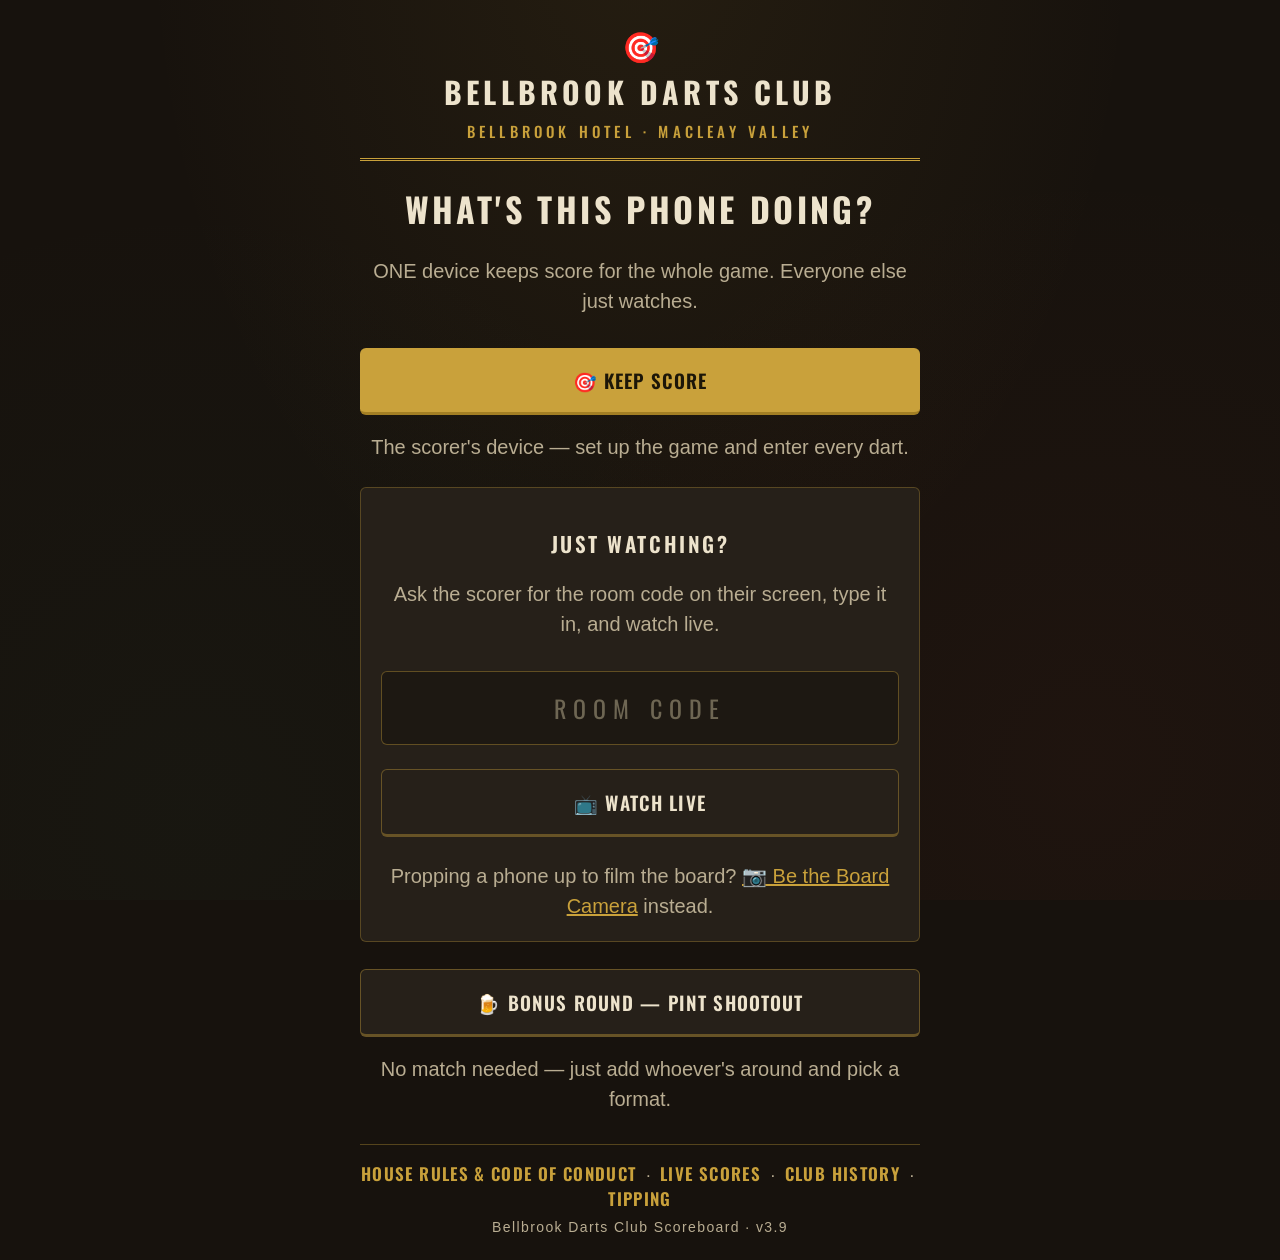
==== index.html @ ba255c6f "Add pinch-to-zoom on the board camera video (v3.9) Spectators watching the live camera feed can now " ====
<!DOCTYPE html>
<html lang="en">
<head>
    <meta charset="UTF-8">
    <meta name="viewport" content="width=device-width, initial-scale=1.0, maximum-scale=1.0, user-scalable=no">
    <title>Bellbrook Darts Club Scoreboard</title>
    <link rel="preconnect" href="https://fonts.googleapis.com">
    <link rel="preconnect" href="https://fonts.gstatic.com" crossorigin>
    <link href="https://fonts.googleapis.com/css2?family=Oswald:wght@500;600;700&display=swap" rel="stylesheet">
    <style>
        :root {
            --timber: #17120d;
            --walnut: #262019;
            --walnut-deep: #1d1812;
            --chalk: #ede3cc;
            --chalk-dim: #b9ad92;
            --brass: #c9a13b;
            --brass-deep: #a37f24;
            --board-red: #b23a2e;
            --board-red-deep: #8e2c22;
            --board-green: #2f6e4f;
            --board-green-deep: #24543d;
            --display: 'Oswald', 'Arial Narrow', system-ui, sans-serif;
            --body: -apple-system, BlinkMacSystemFont, 'Segoe UI', Arial, sans-serif;
        }

        * {
            margin: 0;
            padding: 0;
            box-sizing: border-box;
        }

        body {
            font-family: var(--body);
            background: var(--timber);
            background-image:
                radial-gradient(ellipse at 50% -10%, rgba(201, 161, 59, 0.08) 0%, transparent 55%),
                radial-gradient(circle at 15% 90%, rgba(47, 110, 79, 0.05) 0%, transparent 45%),
                radial-gradient(circle at 85% 85%, rgba(178, 58, 46, 0.05) 0%, transparent 45%);
            background-attachment: fixed;
            color: var(--chalk);
            min-height: 100vh;
            padding: 15px;
            -webkit-user-select: none;
            user-select: none;
            font-size: 20px;
        }

        .club-header {
            text-align: center;
            padding: 18px 10px 16px;
            margin: 0 auto 10px;
            border-bottom: 3px double var(--brass);
            max-width: 560px;
        }

        .club-header .club-mark {
            font-size: 30px;
            line-height: 1;
            margin-bottom: 6px;
        }

        .club-header .club-name {
            font-family: var(--display);
            font-weight: 700;
            font-size: 30px;
            letter-spacing: 0.14em;
            text-transform: uppercase;
            color: var(--chalk);
        }

        .club-header .club-sub {
            font-family: var(--display);
            font-weight: 500;
            font-size: 15px;
            letter-spacing: 0.28em;
            text-transform: uppercase;
            color: var(--brass);
            margin-top: 6px;
        }

        main {
            max-width: 560px;
            margin: 0 auto;
        }

        .club-footer {
            text-align: center;
            max-width: 560px;
            margin: 30px auto 10px;
            padding-top: 16px;
            border-top: 1px solid rgba(201, 161, 59, 0.35);
            font-size: 17px;
            color: var(--chalk-dim);
        }

        .club-footer a {
            color: var(--brass);
            text-decoration: none;
            font-family: var(--display);
            font-weight: 600;
            letter-spacing: 0.08em;
            text-transform: uppercase;
            font-size: 17px;
        }

        .club-footer a:active {
            color: var(--chalk);
        }

        .club-footer .version {
            display: block;
            margin-top: 8px;
            font-size: 14px;
            letter-spacing: 0.1em;
        }

        .screen {
            display: none;
        }

        .screen.active {
            display: block;
        }

        h1 {
            text-align: center;
            margin: 22px 0;
            font-family: var(--display);
            font-weight: 700;
            font-size: 34px;
            letter-spacing: 0.1em;
            text-transform: uppercase;
        }

        h2 {
            text-align: center;
            margin: 20px 0;
            font-family: var(--display);
            font-weight: 600;
            font-size: 21px;
            letter-spacing: 0.12em;
            text-transform: uppercase;
            color: var(--chalk);
        }

        button {
            background: var(--brass);
            color: #1c1608;
            border: none;
            border-bottom: 3px solid var(--brass-deep);
            padding: 18px 24px;
            font-family: var(--display);
            font-size: 19px;
            font-weight: 600;
            letter-spacing: 0.06em;
            text-transform: uppercase;
            border-radius: 6px;
            cursor: pointer;
            width: 100%;
            margin: 12px 0;
            overflow-wrap: break-word;
            word-break: break-word;
        }

        button:active {
            background: var(--brass-deep);
            border-bottom-color: #7a5d18;
        }

        button.secondary {
            background: var(--walnut);
            color: var(--chalk);
            border: 1px solid rgba(201, 161, 59, 0.4);
            border-bottom: 3px solid rgba(201, 161, 59, 0.4);
        }

        button.secondary:active {
            background: var(--walnut-deep);
        }

        button.danger {
            background: var(--board-red);
            color: var(--chalk);
            border-bottom: 3px solid var(--board-red-deep);
        }

        button.danger:active {
            background: var(--board-red-deep);
        }

        button:disabled {
            background: var(--walnut-deep);
            color: #5d5647;
            border: 1px solid #33291d;
            border-bottom: 3px solid #33291d;
        }

        .game-select {
            display: flex;
            flex-wrap: wrap;
            gap: 10px;
            margin: 20px 0;
        }

        .game-select button {
            flex: 1;
            min-width: 90px;
            padding-left: 8px;
            padding-right: 8px;
            font-size: 17px;
        }

        input {
            width: 100%;
            padding: 18px;
            font-size: 20px;
            font-family: var(--body);
            border: 1px solid rgba(201, 161, 59, 0.4);
            background: var(--walnut-deep);
            color: var(--chalk);
            border-radius: 6px;
            margin: 12px 0;
        }

        input::placeholder {
            color: #6e6653;
        }

        input:focus {
            outline: 2px solid var(--brass);
            outline-offset: 1px;
        }

        .player-list {
            margin: 20px 0;
        }

        .player-item {
            background: var(--walnut);
            border: 1px solid rgba(201, 161, 59, 0.25);
            padding: 16px;
            margin: 10px 0;
            border-radius: 6px;
            display: flex;
            justify-content: space-between;
            align-items: center;
            font-size: 20px;
        }

        .player-item button {
            width: auto;
            padding: 12px 20px;
            margin: 0;
            font-size: 18px;
        }

        .scoreboard {
            background: var(--walnut);
            border: 1px solid rgba(201, 161, 59, 0.3);
            border-radius: 6px;
            padding: 15px;
            margin: 15px 0;
        }

        .player-score {
            display: flex;
            justify-content: space-between;
            align-items: center;
            padding: 12px;
            margin: 5px 0;
            background: var(--timber);
            border-radius: 4px;
            border-left: 4px solid transparent;
        }

        .player-score.current {
            background: var(--board-green-deep);
            border-left-color: var(--brass);
        }

        .player-score.current::before {
            content: '▶ ';
            color: var(--brass);
        }

        .player-info {
            flex: 1;
        }

        .player-name {
            font-weight: 600;
            font-size: 20px;
        }

        .player-avg {
            font-size: 17px;
            color: var(--chalk-dim);
            margin-top: 4px;
        }

        .score-display {
            font-family: var(--display);
            font-variant-numeric: tabular-nums;
            font-size: 40px;
            font-weight: 700;
            color: var(--chalk);
        }

        .dart-input {
            background: var(--walnut);
            border: 1px solid rgba(201, 161, 59, 0.3);
            padding: 20px;
            border-radius: 6px;
            margin: 15px 0;
        }

        .number-grid {
            display: grid;
            grid-template-columns: repeat(6, 1fr);
            gap: 8px;
            margin: 15px 0;
        }

        .number-btn {
            aspect-ratio: 1;
            padding: 0;
            font-size: 23px;
            font-weight: 600;
            min-height: 44px;
            min-width: 0;
            background: var(--walnut-deep);
            color: var(--chalk);
            border: 1px solid rgba(201, 161, 59, 0.35);
            border-bottom: 3px solid rgba(201, 161, 59, 0.35);
            font-variant-numeric: tabular-nums;
        }

        .number-btn:active {
            background: var(--timber);
        }

        .number-btn.selected {
            background: var(--board-green);
            border-color: var(--brass);
            border-bottom-color: var(--brass-deep);
            color: var(--chalk);
        }

        .number-btn.secondary {
            font-size: 17px;
        }

        .number-btn.danger {
            background: var(--board-red);
            border-color: var(--board-red-deep);
            border-bottom-color: var(--board-red-deep);
            font-size: 17px;
        }

        .multiplier-section {
            margin: 20px 0;
        }

        .multiplier-grid {
            display: grid;
            grid-template-columns: repeat(3, 1fr);
            gap: 10px;
            margin: 10px 0;
        }

        .multiplier-btn {
            padding: 18px 8px;
            font-size: 18px;
            background: var(--walnut-deep);
            color: var(--chalk);
            border: 1px solid rgba(201, 161, 59, 0.35);
            border-bottom: 3px solid rgba(201, 161, 59, 0.35);
        }

        .multiplier-btn.selected {
            background: var(--board-red);
            border-color: var(--board-red-deep);
            border-bottom-color: var(--board-red-deep);
            color: var(--chalk);
        }

        .dart-display {
            background: var(--walnut-deep);
            border: 1px solid rgba(201, 161, 59, 0.25);
            padding: 15px;
            border-radius: 6px;
            margin: 15px 0;
        }

        .dart-row {
            display: flex;
            justify-content: space-between;
            padding: 10px 0;
            border-bottom: 1px solid rgba(201, 161, 59, 0.15);
            font-variant-numeric: tabular-nums;
        }

        .dart-row:last-child {
            border-bottom: none;
        }

        .remaining-score {
            text-align: center;
            font-family: var(--display);
            font-variant-numeric: tabular-nums;
            font-size: 72px;
            font-weight: 700;
            color: var(--chalk);
            margin: 20px 0;
            text-shadow: 0 0 30px rgba(201, 161, 59, 0.25);
            background: var(--board-green-deep);
            background-image: radial-gradient(circle at center, rgba(237, 227, 204, 0.06) 0%, transparent 70%);
            border: 2px solid var(--brass);
            padding: 18px 25px;
            border-radius: 10px;
            line-height: 1;
        }

        .history {
            background: var(--walnut);
            border: 1px solid rgba(201, 161, 59, 0.25);
            border-radius: 6px;
            padding: 15px;
            margin: 15px 0;
            max-height: 200px;
            overflow-y: auto;
        }

        .history-item {
            padding: 10px;
            border-bottom: 1px solid rgba(201, 161, 59, 0.15);
            font-size: 19px;
        }

        .history-item:last-child {
            border-bottom: none;
        }

        .message {
            background: var(--board-red);
            color: var(--chalk);
            padding: 15px;
            border-radius: 6px;
            margin: 15px 0;
            text-align: center;
            font-weight: 600;
        }

        .message.success {
            background: var(--board-green);
        }

        .winner-screen {
            text-align: center;
            padding: 40px 20px;
            background-image:
                radial-gradient(circle at 50% 30%, rgba(201, 161, 59, 0.12) 0%, transparent 70%);
        }

        .winner-screen h1 {
            font-size: 48px;
            color: var(--brass);
            margin: 35px 0;
            text-shadow: 0 0 20px rgba(201, 161, 59, 0.35);
        }

        .summary-screen {
            text-align: center;
            padding: 20px;
        }

        .summary-box {
            background: var(--walnut);
            border: 1px solid rgba(201, 161, 59, 0.3);
            padding: 30px;
            border-radius: 6px;
            margin: 20px 0;
        }

        .summary-box h2 {
            font-size: 24px;
            margin-bottom: 10px;
        }

        .summary-box .score {
            font-family: var(--display);
            font-variant-numeric: tabular-nums;
            font-size: 48px;
            color: var(--brass);
            font-weight: 700;
            margin: 20px 0;
        }

        .label {
            font-family: var(--display);
            font-weight: 500;
            font-size: 16px;
            letter-spacing: 0.18em;
            text-transform: uppercase;
            color: var(--chalk-dim);
            margin-bottom: 8px;
        }

        .setup-note {
            text-align: center;
            color: var(--chalk-dim);
            margin: 20px 0;
            line-height: 1.5;
        }

        #liveFab {
            position: fixed;
            right: 16px;
            bottom: 16px;
            width: 48px;
            height: 48px;
            border-radius: 50%;
            background: var(--walnut);
            border: 2px solid var(--brass);
            color: var(--chalk);
            font-size: 19px;
            display: flex;
            align-items: center;
            justify-content: center;
            box-shadow: 0 4px 14px rgba(0, 0, 0, 0.5);
            z-index: 40;
            padding: 0;
            margin: 0;
            cursor: pointer;
            opacity: 0.55;
            transition: opacity 0.15s ease;
        }

        #liveFab:active, #liveFab:focus-visible, #liveFab.on {
            opacity: 1;
        }

        #liveFab:active {
            background: var(--walnut-deep);
        }

        #liveFabDot {
            display: none;
            position: absolute;
            top: 6px;
            right: 6px;
            width: 12px;
            height: 12px;
            border-radius: 50%;
            background: var(--board-red);
        }

        #liveFab.on #liveFabDot {
            display: block;
            animation: liveFabPulse 1.6s infinite;
        }

        @keyframes liveFabPulse {
            0%, 100% { box-shadow: 0 0 0 0 rgba(178, 58, 46, 0.6); }
            50% { box-shadow: 0 0 0 6px rgba(178, 58, 46, 0); }
        }

        @media (prefers-reduced-motion: reduce) {
            #liveFab.on #liveFabDot { animation: none; }
        }

        #liveModal {
            display: none;
            position: fixed;
            inset: 0;
            background: rgba(23, 18, 13, 0.85);
            z-index: 45;
            padding: 20px 15px;
            overflow-y: auto;
        }

        #liveModal.open {
            display: flex;
            align-items: flex-start;
            justify-content: center;
        }

        #liveModal .modal-card {
            background: var(--walnut);
            border: 2px solid var(--brass);
            border-radius: 12px;
            padding: 22px;
            max-width: 480px;
            width: 100%;
            margin-top: 6vh;
        }
    </style>
</head>
<body>

<header class="club-header">
    <div class="club-mark">🎯</div>
    <div class="club-name">Bellbrook Darts Club</div>
    <div class="club-sub">Bellbrook Hotel · Macleay Valley</div>
</header>

<main>

<!-- Role Screen: what is this device doing tonight? -->
<div id="roleScreen" class="screen active">
    <h1>What's This Phone Doing?</h1>

    <p class="setup-note">ONE device keeps score for the whole game. Everyone else just watches.</p>

    <button onclick="showScreen('setupScreen')">🎯 Keep Score</button>
    <p class="setup-note" style="margin: 5px 0 25px;">The scorer's device — set up the game and enter every dart.</p>

    <div class="dart-input">
        <h2>Just Watching?</h2>
        <p class="setup-note">Ask the scorer for the room code on their screen, type it in, and watch live.</p>
        <input type="text" id="roleRoomInput" placeholder="ROOM CODE" maxlength="5" autocapitalize="characters"
               style="font-family: var(--display); font-size: 24px; letter-spacing: 0.3em; text-align: center; text-transform: uppercase;"
               onkeypress="if(event.key==='Enter') watchLive()">
        <button class="secondary" onclick="watchLive()">📺 Watch Live</button>
        <p class="setup-note" style="margin: 12px 0 0;">Propping a phone up to film the board? <a href="#" onclick="beBoardCamera(); return false;" style="color: #c9a13b;">📷 Be the Board Camera</a> instead.</p>
    </div>

    <button class="secondary" onclick="openStandaloneBonusRound()">🍺 Bonus Round — Pint Shootout</button>
    <p class="setup-note" style="margin: 5px 0 0;">No match needed — just add whoever's around and pick a format.</p>
</div>

<!-- Setup Screen -->
<div id="setupScreen" class="screen">
    <h1>Scoreboard</h1>
    <p class="setup-note" style="margin-top: -10px;"><a href="#" onclick="showScreen('roleScreen'); return false;" style="color: #c9a13b;">← Back — this phone is just watching</a></p>

    <h2>Select Game Mode</h2>
    <div class="game-select">
        <button id="x01ModeBtn" onclick="selectGameMode('x01')">X:001</button>
        <button id="killerModeBtn" class="secondary" onclick="selectGameMode('killer')">Killer</button>
        <button id="shanghaiModeBtn" class="secondary" onclick="selectGameMode('shanghai')">Shanghai</button>
    </div>

    <div id="x01Setup" style="display: block;">
        <h2>X:001 Mode</h2>
        <p class="setup-note">Everyone starts on 101, 201 or 301 and races to EXACTLY zero. Three darts a turn. Straight In means every dart counts from the first throw; Double In means your scoring doesn't start until you hit a double. You must FINISH on a double that lands you exactly on zero (the 50 bull counts). Go below zero, land on 1, or reach zero without a double and the turn is a BUST — your score goes back to where it started.</p>

        <h2>Select Game Type</h2>
        <div class="game-select">
            <button onclick="selectGame(101)">101</button>
            <button onclick="selectGame(201)">201</button>
            <button onclick="selectGame(301)">301</button>
        </div>

        <div id="gameTypeDisplay" style="text-align: center; font-size: 24px; margin: 20px 0; color: #c9a13b;"></div>

        <h2>Starting Rule</h2>
        <div class="game-select">
            <button id="doubleInBtn" class="secondary" onclick="toggleDoubleIn(true)">Double In</button>
            <button id="straightInBtn" onclick="toggleDoubleIn(false)">Straight In</button>
        </div>

        <h2>Places</h2>
        <p class="setup-note">How many finishing places before the game ends. 1 is a classic single winner; pick more and play continues for Second, Third… If only one player is left unplaced, they take the last place automatically.</p>
        <div class="game-select">
            <button id="x01PlacesBtn1" class="secondary" onclick="selectPlaces(1)">1</button>
            <button id="x01PlacesBtn2" onclick="selectPlaces(2)">2</button>
            <button id="x01PlacesBtn3" class="secondary" onclick="selectPlaces(3)">3</button>
            <button id="x01PlacesBtn4" class="secondary" onclick="selectPlaces(4)">4</button>
            <button id="x01PlacesBtn5" class="secondary" onclick="selectPlaces(5)">5</button>
        </div>
    </div>

    <div id="killerSetup" style="display: none;">
        <h2>Killer Mode</h2>
        <p class="setup-note">Each player throws with their NON-DOMINANT hand until they land on a free number — however many darts it takes. That number is theirs. Claim in any order (lucky pick, first to arrive) — the match is then played in the order numbers were claimed. Hit OPPONENT numbers to give them strikes. Hit YOUR OWN number to remove strikes from yourself. First to 5 strikes is ELIMINATED. Last player standing wins.</p>

        <h2>Places</h2>
        <p class="setup-note">How many finishing places get an official rank. Places are awarded in reverse elimination order — the winner is First, the last player eliminated is Second, the one before them Third, and so on. Everyone outside the chosen places stays unplaced and can go into the Bonus Round.</p>
        <div class="game-select">
            <button id="killerPlacesBtn1" class="secondary" onclick="selectPlaces(1)">1</button>
            <button id="killerPlacesBtn2" onclick="selectPlaces(2)">2</button>
            <button id="killerPlacesBtn3" class="secondary" onclick="selectPlaces(3)">3</button>
            <button id="killerPlacesBtn4" class="secondary" onclick="selectPlaces(4)">4</button>
            <button id="killerPlacesBtn5" class="secondary" onclick="selectPlaces(5)">5</button>
        </div>
    </div>

    <div id="shanghaiSetup" style="display: none;">
        <h2>Shanghai Mode</h2>
        <p class="setup-note">Each player throws with their NON-DOMINANT hand until they land on a free number (1–20) — however many darts it takes. That number is theirs for the WHOLE game, and claiming is the only non-dominant throwing of the match. Claim in any order (lucky pick, first to arrive). The match is then played in the order numbers were claimed. Hit a SINGLE, a DOUBLE and a TRIPLE of your own number, in any order, to finish.</p>

        <h2>Places</h2>
        <p class="setup-note">How many finishing places before the game ends. Play continues for First, Second… in the order players finish. If only one player is left unplaced, they take the last place automatically.</p>
        <div class="game-select">
            <button id="shanghaiPlacesBtn1" class="secondary" onclick="selectPlaces(1)">1</button>
            <button id="shanghaiPlacesBtn2" onclick="selectPlaces(2)">2</button>
            <button id="shanghaiPlacesBtn3" class="secondary" onclick="selectPlaces(3)">3</button>
            <button id="shanghaiPlacesBtn4" class="secondary" onclick="selectPlaces(4)">4</button>
            <button id="shanghaiPlacesBtn5" class="secondary" onclick="selectPlaces(5)">5</button>
        </div>
    </div>

    <h2>Club Roster</h2>
    <p class="setup-note">Check off who's playing tonight. New names you add below are remembered here for next time.</p>
    <div class="player-list" id="rosterList"></div>

    <h2>Add Players (Min 2, Max 12)</h2>
    <input type="text" id="playerNameInput" placeholder="Enter player name" onkeypress="if(event.key==='Enter') addPlayer()">
    <button onclick="addPlayer()">Add Player</button>

    <div class="player-list" id="setupPlayerList"></div>

    <h2>Practice Mode</h2>
    <p class="setup-note">Play a full game without saving anything — not to this device's history, and there's nothing to publish to Club History afterwards. Use this for testing or a knockabout that shouldn't count.</p>
    <div class="game-select">
        <button id="practiceModeBtn" class="secondary" onclick="togglePracticeMode()">Practice Mode: Off</button>
    </div>

    <button onclick="startGame()" id="startGameBtn" disabled>Start Game</button>

    <div class="dart-input" style="margin-top: 30px;">
        <h2>Broadcast This Scoreboard</h2>
        <p class="setup-note">SCORER ONLY — don't press this on a watching phone. Start broadcasting here, then everyone else picks "Watch Live" on their own phone and types in the room code below.</p>
        <button class="secondary" onclick="toggleLiveShare()" id="liveShareBtn">Start Live Sharing</button>
        <div id="liveShareInfo" style="display: none; text-align: center;">
            <div class="label">Room Code</div>
            <div id="liveRoomCode" style="font-family: var(--display); font-size: 44px; font-weight: 700; color: #c9a13b; letter-spacing: 0.25em;"></div>
            <p class="setup-note">Watchers open <a id="liveViewLink" href="live.html" style="color: #c9a13b;">the Live Scores page</a> and enter the code — or send them this link:<br><span id="liveViewUrlText" style="word-break: break-all; font-size: 16px;"></span></p>
            <div id="liveStatus" class="label"></div>
        </div>
    </div>
</div>

<!-- Game Screen -->
<div id="gameScreen" class="screen">
    <h1 id="gameTitle">301</h1>

    <div class="scoreboard" id="scoreboard"></div>

    <div id="x01AwayBar" style="display: none; margin: 10px 0;"></div>

    <div class="remaining-score" id="remainingScore">301</div>

    <div class="dart-input">
        <h2>Enter Dart <span id="dartNumber">1</span></h2>

        <div class="label">Select Number</div>
        <div class="number-grid" id="numberGrid"></div>

        <div class="multiplier-section" id="multiplierSection" style="display: none;">
            <div class="label">Select Multiplier</div>
            <div class="multiplier-grid">
                <button class="multiplier-btn" onclick="selectMultiplier(1)">Single</button>
                <button class="multiplier-btn" onclick="selectMultiplier(2)">Double</button>
                <button class="multiplier-btn" onclick="selectMultiplier(3)">Triple</button>
            </div>
        </div>

        <button onclick="confirmDart()" id="confirmDartBtn" disabled>Confirm Dart</button>
        <button class="secondary" onclick="undoLastDart()" id="undoDartBtn" disabled>Undo Last Dart</button>
    </div>

    <div class="dart-display" id="dartDisplay">
        <div class="label">This Turn</div>
    </div>

    <button onclick="endTurn()" id="endTurnBtn">End Turn</button>

    <button class="secondary" onclick="clearTurn()">Clear Turn</button>

    <button class="secondary" onclick="skipCurrentPlayerToBar()">🍺 Skip Turn (At the Bar)</button>

    <button class="secondary" onclick="openMidMatchBonusRound()">🍺 Bonus Round</button>

    <button class="secondary" onclick="openManagePlayers()">👥 Manage Players</button>

    <button class="danger" onclick="confirmReset()">Reset Game</button>

    <div class="history" id="history"></div>
</div>

<!-- Turn Summary Screen -->
<div id="summaryScreen" class="screen">
    <div class="summary-screen">
        <h1>Turn Complete</h1>

        <div class="summary-box">
            <h2 id="summaryPlayer"></h2>
            <div class="label">Scored</div>
            <div class="score" id="summaryScored"></div>
            <div class="label">New Total</div>
            <div class="score" id="summaryTotal"></div>
        </div>

        <div id="bustMessage" class="message" style="display: none;"></div>

        <button onclick="nextPlayer()">Next Player</button>
    </div>
</div>

<!-- Winner Screen -->
<div id="winnerScreen" class="screen">
    <div class="winner-screen">
        <h1 id="winnerName"></h1>
        <h2>🎯 WINS! 🎯</h2>
        <div id="pintTag" class="message success" style="display: none;">🍺 Bonus round — winner takes the pint!</div>
        <div id="practiceTag" class="message" style="display: none;">🧪 Practice Mode — this game was not saved anywhere.</div>

        <div class="history" id="winnerHistory" style="max-height: 300px; margin: 20px 0;"></div>

        <button class="secondary" id="bonusRoundBtn" onclick="openBonusRound()" style="display: none;">🍺 Bonus Round — Pint Shootout</button>
        <button onclick="downloadHistory()">Download Game History</button>
        <button class="secondary" onclick="saveMatchToRepo()" id="publishBtn">Publish to Club History</button>
        <p class="setup-note" style="margin: 5px 0; font-size: 15px;" id="publishNote">This game is already saved on this device — see <a href="history.html" style="color: #c9a13b;">Club History</a>. Publishing puts it on the club site for everyone (needs the club GitHub login).</p>
        <button onclick="newMatch()">Start New Match</button>
    </div>
</div>

<!-- Bonus Round: setup -->
<div id="bonusSetupScreen" class="screen">
    <h1>🍺 Bonus Round</h1>
    <p class="setup-note">A quick pint shootout — anyone, any time. Add or remove contenders below, then pick a format.</p>

    <h2>Contenders</h2>
    <input type="text" id="bonusContenderNameInput" placeholder="Enter player name" onkeypress="if(event.key==='Enter') addBonusContender()">
    <button onclick="addBonusContender()">Add Contender</button>
    <div class="player-list" id="bonusContenders"></div>

    <h2>Pick the Format</h2>
    <button onclick="startBonusHigh3()">Highest 3 Darts</button>
    <button onclick="startBonusBull()">Bull Shootout</button>
    <button class="secondary" id="bonusFullGameBtn" onclick="startBonusFullGame()">Play a Full Game for It</button>
    <p class="setup-note" id="bonusFullGameNote" style="display: none;">Not available mid-match — it would end the game in progress.</p>
    <button class="secondary" onclick="showScreen(bonusState.returnScreen || 'winnerScreen')">← Back</button>
</div>

<!-- Bonus Round: highest 3 darts -->
<div id="bonusHigh3Screen" class="screen">
    <h1>🍺 Highest 3 Darts</h1>

    <div class="scoreboard" id="bonusHigh3Board"></div>

    <div class="dart-input">
        <h2 id="bonusThrower">Player's Turn</h2>
        <div style="text-align: center; color: #b9ad92; margin: 10px 0;">
            Dart <span id="bonusDartNumber">1</span> of 3 · Total: <span id="bonusTurnTotal" style="color: #c9a13b; font-weight: 700;">0</span>
        </div>

        <div class="label">Select Number</div>
        <div class="number-grid" id="bonusNumberGrid"></div>

        <div class="multiplier-section" id="bonusMultiplierSection" style="display: none;">
            <div class="label">Select Multiplier</div>
            <div class="multiplier-grid">
                <button class="multiplier-btn" onclick="selectBonusMultiplier(1)">Single</button>
                <button class="multiplier-btn" onclick="selectBonusMultiplier(2)">Double</button>
                <button class="multiplier-btn" onclick="selectBonusMultiplier(3)">Triple</button>
            </div>
        </div>

        <button onclick="confirmBonusDart()" id="confirmBonusBtn" disabled>Confirm Dart</button>
        <button class="secondary" onclick="undoBonusDart()" id="undoBonusBtn" disabled>Undo Last Dart</button>
    </div>

    <button onclick="endBonusTurn()" id="endBonusTurnBtn">End Turn</button>
    <button class="danger" onclick="cancelBonus()">Cancel Bonus Round</button>
</div>

<!-- Bonus Round: bull shootout -->
<div id="bonusBullScreen" class="screen">
    <h1>🍺 Bull Shootout</h1>
    <p class="setup-note">One dart each at the bull. Hit stays in, miss drops out — if everyone misses, everyone survives. Last one in wins the pint.</p>

    <h2>Round <span id="bullRound">1</span></h2>
    <div id="bullList"></div>

    <button onclick="endBullRound()" id="endBullRoundBtn">End Round</button>
    <button class="danger" onclick="cancelBonus()">Cancel Bonus Round</button>

    <div class="history" id="bullRecap"></div>
</div>

<!-- Bonus Round: winner -->
<div id="bonusWinnerScreen" class="screen">
    <div class="winner-screen">
        <h1 id="bonusWinnerName"></h1>
        <h2>🍺 WINS THE PINT! 🍺</h2>

        <div class="history" id="bonusRecap" style="max-height: 300px; margin: 20px 0;"></div>

        <button onclick="newMatch()">Start New Match</button>
        <button class="secondary" onclick="showScreen(bonusState.returnScreen || 'winnerScreen')">← Back</button>
    </div>
</div>

<!-- Manage Players: mid-match late arrivals / early leavers -->
<div id="managePlayersScreen" class="screen">
    <h1>👥 Manage Players</h1>

    <h2>Add a Late Arrival</h2>
    <div class="player-list" id="lateJoinRosterList"></div>
    <input type="text" id="lateJoinNameInput" placeholder="Enter player name" onkeypress="if(event.key==='Enter') addLateArrivalManual()">
    <button onclick="addLateArrivalManual()">Add Player</button>

    <h2>Currently Playing</h2>
    <div class="player-list" id="managePlayersActiveList"></div>

    <div id="managePlayersLeftSection" style="display: none;">
        <h2>Left Early</h2>
        <div class="player-list" id="managePlayersLeftList"></div>
    </div>

    <button class="secondary" onclick="closeManagePlayers()">← Back to Game</button>
</div>

<!-- Late arrival: claim a number (Killer/Shanghai only) -->
<div id="lateJoinClaimScreen" class="screen">
    <h1>Claim a Number</h1>
    <p class="setup-note" id="lateJoinClaimIntro"></p>

    <div class="number-grid" id="lateJoinClaimGrid"></div>

    <button onclick="confirmLateJoinClaim()" id="confirmLateJoinBtn" disabled>Claim &amp; Join</button>
    <button class="secondary" onclick="cancelLateJoinClaim()">Cancel</button>
</div>

<!-- Killer Setup Screen -->
<div id="killerSetupScreen" class="screen">
    <h1>Killer — Claim Numbers</h1>
    <p class="setup-note">Non-dominant hand until you land on a free number — however many darts it takes. Claim in any order — the match is played in the order claimed.</p>

    <div class="scoreboard" id="killerClaimBoard"></div>

    <div id="killerClaimSection">
        <h2>Who's Claiming?</h2>
        <div class="game-select" style="flex-wrap: wrap;" id="killerPlayerPick"></div>

        <h2>Their Number</h2>
        <div class="number-grid" id="killerClaimGrid"></div>

        <button onclick="claimNumber()" id="claimNumberBtn" disabled>Claim Number</button>
    </div>

    <button onclick="startKillerPlay()" id="startKillerPlayBtn" disabled>Start Game</button>
</div>

<!-- Killer Game Screen -->
<div id="killerGameScreen" class="screen">
    <h1>Killer</h1>

    <div class="scoreboard" id="killerScoreboard"></div>

    <div id="killerAwayBar" style="display: none; margin: 10px 0;"></div>

    <div class="dart-input">
        <h2 id="killerCurrentPlayer">Player's Turn</h2>
        <div style="text-align: center; color: #b9ad92; margin: 10px 0;">
            Dart <span id="killerDartNumber">1</span> of 3
        </div>

        <div class="label">Select Number Hit</div>
        <div class="number-grid" id="killerNumberGrid"></div>

        <div class="multiplier-section" id="killerMultiplierSection" style="display: none;">
            <div class="label">Select Multiplier</div>
            <div class="multiplier-grid">
                <button class="multiplier-btn" onclick="selectKillerMultiplier(1)">Single</button>
                <button class="multiplier-btn" onclick="selectKillerMultiplier(2)">Double</button>
                <button class="multiplier-btn" onclick="selectKillerMultiplier(3)">Triple</button>
            </div>
        </div>

        <button onclick="confirmKillerHit()" id="confirmKillerBtn" disabled>Confirm Hit</button>
        <button class="secondary" onclick="killerMiss()">Miss</button>
        <button class="secondary" onclick="undoKillerDart()" id="undoKillerBtn" disabled>Undo Last Dart</button>
    </div>

    <div class="dart-display" id="killerDartDisplay">
        <div class="label">This Turn</div>
    </div>

    <button onclick="endKillerTurn()">End Turn</button>

    <button class="secondary" onclick="clearKillerTurn()">Clear Turn</button>

    <button class="secondary" onclick="skipCurrentPlayerToBar()">🍺 Skip Turn (At the Bar)</button>

    <button class="secondary" onclick="openMidMatchBonusRound()">🍺 Bonus Round</button>

    <button class="secondary" onclick="openManagePlayers()">👥 Manage Players</button>

    <button class="danger" onclick="confirmReset()">Reset Game</button>

    <div class="history" id="killerHistory"></div>
</div>

<!-- Shanghai Setup Screen -->
<div id="shanghaiSetupScreen" class="screen">
    <h1>Shanghai — Claim Numbers</h1>
    <p class="setup-note">Non-dominant hand until you land on a free number — however many darts it takes (dominant hand for the rest of the match). Claim in any order — the match is played in the order claimed.</p>

    <div class="scoreboard" id="shanghaiClaimBoard"></div>

    <div id="shanghaiClaimSection">
        <h2>Who's Claiming?</h2>
        <div class="game-select" style="flex-wrap: wrap;" id="shanghaiPlayerPick"></div>

        <h2>Their Number</h2>
        <div class="number-grid" id="shanghaiClaimGrid"></div>

        <button onclick="claimShanghaiNumber()" id="claimShanghaiBtn" disabled>Claim Number</button>
    </div>

    <button onclick="startShanghaiPlay()" id="startShanghaiPlayBtn" disabled>Start Game</button>
</div>

<!-- Shanghai Game Screen -->
<div id="shanghaiGameScreen" class="screen">
    <h1>Shanghai</h1>

    <div class="scoreboard" id="shanghaiScoreboard"></div>

    <div id="shanghaiAwayBar" style="display: none; margin: 10px 0;"></div>

    <div class="dart-input">
        <h2 id="shanghaiCurrentPlayer">Player's Turn</h2>
        <div style="text-align: center; color: #b9ad92; margin: 10px 0;">
            Dart <span id="shanghaiDartNumber">1</span> of 3 · Your number: <span id="shanghaiTarget" style="color: #c9a13b; font-weight: 700;"></span>
        </div>

        <div id="shanghaiPendingBanner" class="message success" style="display: none;">Shanghai complete! Keep logging any darts already thrown this turn — it'll finish once the turn ends.</div>

        <div class="label">What Did the Dart Hit?</div>
        <div class="multiplier-grid">
            <button class="multiplier-btn" id="shSingleBtn" onclick="shanghaiHit('single')">Single</button>
            <button class="multiplier-btn" id="shDoubleBtn" onclick="shanghaiHit('double')">Double</button>
            <button class="multiplier-btn" id="shTripleBtn" onclick="shanghaiHit('triple')">Triple</button>
        </div>
        <button class="secondary" onclick="shanghaiMiss()" id="shMissBtn">Miss / Other Number</button>
        <button class="secondary" onclick="undoShanghaiDart()" id="undoShanghaiBtn" disabled>Undo Last Dart</button>
    </div>

    <div class="dart-display" id="shanghaiDartDisplay">
        <div class="label">This Turn</div>
    </div>

    <button onclick="manualEndShanghaiTurn()" id="endShanghaiTurnBtn">End Turn</button>

    <button class="secondary" onclick="skipCurrentPlayerToBar()">🍺 Skip Turn (At the Bar)</button>

    <button class="secondary" onclick="openMidMatchBonusRound()">🍺 Bonus Round</button>

    <button class="secondary" onclick="openManagePlayers()">👥 Manage Players</button>

    <button class="danger" onclick="confirmReset()">Reset Game</button>

    <div class="history" id="shanghaiHistory"></div>
</div>

</main>

<footer class="club-footer">
    <a href="rules.html">House Rules &amp; Code of Conduct</a> &nbsp;·&nbsp; <a href="live.html">Live Scores</a> &nbsp;·&nbsp; <a href="history.html">Club History</a> &nbsp;·&nbsp; <a href="tipping/index.html">Tipping</a>
    <span class="version" id="liveFooterRoom" style="color: #b23a2e; font-weight: 700;"></span>
    <span class="version">Bellbrook Darts Club Scoreboard · v3.9</span>
</footer>

<!-- Persistent broadcast control — reachable from any screen mid-game,
     so a late viewer or a scorer who forgot to turn sharing on isn't
     stuck waiting for a reset. -->
<button id="liveFab" onclick="openLiveModal()" title="Live Sharing" aria-label="Live Sharing" style="display: none;">
    <span id="liveFabDot"></span>📡
</button>

<div id="liveModal" onclick="if (event.target === this) closeLiveModal();">
    <div class="modal-card">
        <h2 style="margin-top: 0;">Live Sharing</h2>

        <div id="liveModalOff">
            <p class="setup-note">Share this game live — anyone can watch it update on their own phone, even mid-game. Works from wherever you are in the match.</p>
            <button onclick="modalToggleLiveShare()" id="modalStartBtn">Start Live Sharing</button>
        </div>

        <div id="liveModalOn" style="display: none;">
            <div class="label">Room Code</div>
            <div id="modalRoomCode" style="font-family: var(--display); font-size: 44px; font-weight: 700; color: #c9a13b; letter-spacing: 0.25em; text-align: center;"></div>
            <p class="setup-note">New watchers open <a id="modalViewLink" href="live.html" target="_blank" style="color: #c9a13b;">the Live Scores page</a> and enter this code — works even if they're joining halfway through.</p>
            <div id="modalLiveStatus" class="label" style="text-align: center;"></div>
            <button class="danger" onclick="modalToggleLiveShare()" id="modalStopBtn">Stop Live Sharing</button>
        </div>

        <button class="secondary" onclick="closeLiveModal()">Close</button>
    </div>
</div>

<script>
// Trap the browser/OS back gesture and hardware back button. This app has
// no real page-to-page navigation of its own (every screen change is an
// in-app showScreen() call) — a "back" swipe or button press only ever
// means the browser tried to leave the page, which would reload it and
// silently wipe the in-progress game, room code, and live connection.
// Neutralize it by keeping a spare history entry in place at all times:
// any back navigation just lands on the same entry and gets pushed again.
history.pushState(null, '', location.href);
window.addEventListener('popstate', () => {
    history.pushState(null, '', location.href);
});

let gameState = {
    gameMode: 'x01',
    gameType: null,
    doubleIn: false,
    places: 2,
    x01Placings: [],
    hasStarted: [],
    players: [],
    currentPlayerIndex: 0,
    currentDarts: [],
    selectedNumber: null,
    selectedMultiplier: 1,
    history: [],
    turnStartScore: null,
    claimedNumbers: [],
    bonusPint: false,
    practiceMode: false,
    returnQueue: []
};

function togglePracticeMode() {
    gameState.practiceMode = !gameState.practiceMode;
    const btn = document.getElementById('practiceModeBtn');
    btn.textContent = 'Practice Mode: ' + (gameState.practiceMode ? 'On' : 'Off');
    btn.classList.toggle('secondary', !gameState.practiceMode);
}

function selectPlaces(n) {
    gameState.places = n;
    ['x01', 'killer', 'shanghai'].forEach(prefix => {
        for (let i = 1; i <= 5; i++) {
            document.getElementById(prefix + 'PlacesBtn' + i).classList.toggle('secondary', i !== n);
        }
    });
}

function selectGameMode(mode) {
    gameState.gameMode = mode;

    // Update button styles and setup panels
    const modeBtns = { x01: 'x01ModeBtn', killer: 'killerModeBtn', shanghai: 'shanghaiModeBtn' };
    const modePanels = { x01: 'x01Setup', killer: 'killerSetup', shanghai: 'shanghaiSetup' };
    Object.keys(modeBtns).forEach(m => {
        document.getElementById(modeBtns[m]).classList.toggle('secondary', m !== mode);
        document.getElementById(modePanels[m]).style.display = m === mode ? 'block' : 'none';
    });

    // Killer and Shanghai don't need a game type selected
    if (mode !== 'x01') {
        gameState.gameType = mode;
    }

    checkStartButton();
}

function selectGame(type) {
    gameState.gameType = type;
    document.getElementById('gameTypeDisplay').textContent = `Selected: ${type}`;
    checkStartButton();
}

function toggleDoubleIn(isDoubleIn) {
    gameState.doubleIn = isDoubleIn;

    // Update button styles
    if (isDoubleIn) {
        document.getElementById('doubleInBtn').classList.remove('secondary');
        document.getElementById('straightInBtn').classList.add('secondary');
    } else {
        document.getElementById('doubleInBtn').classList.add('secondary');
        document.getElementById('straightInBtn').classList.remove('secondary');
    }
}

function addPlayer() {
    const input = document.getElementById('playerNameInput');
    const name = input.value.trim();

    if (!name) return;
    if (gameState.players.length >= 12) {
        alert('Maximum 12 players');
        return;
    }

    gameState.players.push({
        name: name,
        score: 0,
        turns: 0,
        totalScored: 0,
        away: false,
        left: false
    });
    addToRoster(name);

    renderSetupPlayers();
    renderRosterCheckboxes();
    input.value = '';
    checkStartButton();
}

function removePlayer(index) {
    gameState.players.splice(index, 1);
    renderSetupPlayers();
    renderRosterCheckboxes();
    checkStartButton();
}

function renderRosterCheckboxes() {
    const roster = loadRoster();
    const list = document.getElementById('rosterList');
    if (!list) return;
    list.innerHTML = roster.length ? roster.map(name => `
        <div class="player-item">
            <label style="display: flex; align-items: center; gap: 10px; cursor: pointer;">
                <input type="checkbox" style="width: auto; margin: 0;" ${gameState.players.some(p => p.name === name) ? 'checked' : ''}
                       onchange="toggleRosterPlayer('${name.replace(/'/g, "\\'")}', this.checked)">
                ${name}
            </label>
        </div>
    `).join('') : '<p class="setup-note">No saved players yet — add someone below and they\'ll be remembered here.</p>';
}

function toggleRosterPlayer(name, checked) {
    if (checked) {
        if (gameState.players.some(p => p.name === name)) return;
        if (gameState.players.length >= 12) { alert('Maximum 12 players'); renderRosterCheckboxes(); return; }
        gameState.players.push({ name, score: 0, turns: 0, totalScored: 0, away: false, left: false });
    } else {
        const idx = gameState.players.findIndex(p => p.name === name);
        if (idx !== -1) gameState.players.splice(idx, 1);
    }
    renderSetupPlayers();
    renderRosterCheckboxes();
    checkStartButton();
}

function renderSetupPlayers() {
    const list = document.getElementById('setupPlayerList');
    list.innerHTML = gameState.players.map((p, i) => `
        <div class="player-item">
            <span>${p.name}</span>
            <button class="secondary" onclick="removePlayer(${i})">Remove</button>
        </div>
    `).join('');
}

function checkStartButton() {
    const btn = document.getElementById('startGameBtn');
    if (gameState.gameMode === 'x01') {
        btn.disabled = !gameState.gameType || gameState.players.length < 2;
    } else {
        // Killer and Shanghai just need 2+ players
        btn.disabled = gameState.players.length < 2;
    }
}

function startGame() {
    if (gameState.gameMode === 'x01') {
        startX01Game();
    } else if (gameState.gameMode === 'killer') {
        startKillerGame();
    } else {
        startShanghaiGame();
    }
}

function startX01Game() {
    gameState.players.forEach(p => {
        p.score = gameState.gameType;
        p.turns = 0;
        p.totalScored = 0;
        p.finished = false;
        p.place = null;
        p.away = false;
        p.left = false;
    });
    gameState.currentPlayerIndex = 0;
    gameState.history = [];
    gameState.x01Placings = [];
    gameState.hasStarted = gameState.players.map(() => false);
    gameState.returnQueue = [];

    showScreen('gameScreen');
    renderNumberGrid();
    startTurn();
}

function startKillerGame() {
    // Initialize killer-specific player data
    gameState.players.forEach(p => {
        p.strikes = 0;
        p.claimedNumber = null;
        p.eliminated = false;
        p.place = null;
        p.away = false;
        p.left = false;
    });
    gameState.currentPlayerIndex = 0;
    gameState.history = [];
    gameState.claimedNumbers = [];
    gameState.returnQueue = [];
    killerState.selectedPlayerIndex = null;
    killerState.selectedNumber = null;
    killerState.claimOrder = [];
    killerEliminationOrder = [];

    showScreen('killerSetupScreen');

    // Show claim section
    document.getElementById('killerClaimSection').style.display = 'block';
    document.getElementById('startKillerPlayBtn').disabled = true;

    // Render boards
    renderKillerClaimBoard();
    renderKillerPlayerPick();
    renderKillerClaimGrid();
}

function renderNumberGrid() {
    const grid = document.getElementById('numberGrid');
    const numbers = [];

    for (let i = 1; i <= 20; i++) numbers.push(i);

    let html = numbers.map(n => `
        <button class="number-btn" onclick="selectNumber(${n})">${n}</button>
    `).join('');

    // Add special buttons: 25, 50, MISS, BUST
    html += `<button class="number-btn" onclick="selectNumber(25)">25</button>`;
    html += `<button class="number-btn" onclick="selectNumber(50)">50</button>`;
    html += `<button class="number-btn secondary" onclick="selectMiss()">MISS</button>`;
    html += `<button class="number-btn danger" onclick="selectBust()">BUST</button>`;

    grid.innerHTML = html;
}

function startTurn() {
    const player = gameState.players[gameState.currentPlayerIndex];
    gameState.currentDarts = [];
    gameState.turnStartScore = player.score;
    gameState.selectedNumber = null;
    gameState.selectedMultiplier = 1;

    document.getElementById('gameTitle').textContent = gameState.gameType;
    document.getElementById('dartNumber').textContent = '1';
    document.getElementById('multiplierSection').style.display = 'none';
    document.getElementById('confirmDartBtn').disabled = true;
    document.getElementById('undoDartBtn').disabled = true;

    renderScoreboard();
    renderDartDisplay();
    updateRemainingScore();

    // Reset number grid
    document.querySelectorAll('.number-btn').forEach(btn => {
        btn.classList.remove('selected');
        btn.disabled = false;
    });
}

function undoLastDart() {
    if (gameState.currentDarts.length === 0) return;

    // Remove last dart
    const removedDart = gameState.currentDarts.pop();

    // If we removed a scoring dart and double-in is active, mark player as not started
    if (gameState.doubleIn && removedDart.score > 0) {
        const hasAnyScoring = gameState.currentDarts.some(d => d.score > 0);
        if (!hasAnyScoring) {
            gameState.hasStarted[gameState.currentPlayerIndex] = false;
        }
    }

    // Update dart number display
    document.getElementById('dartNumber').textContent = (gameState.currentDarts.length + 1);

    // Re-enable number buttons
    document.querySelectorAll('.number-btn').forEach(btn => {
        btn.disabled = false;
    });

    // Reset selection state
    gameState.selectedNumber = null;
    gameState.selectedMultiplier = 1;
    document.getElementById('multiplierSection').style.display = 'none';
    document.getElementById('confirmDartBtn').disabled = true;

    // Disable undo button if no darts left
    if (gameState.currentDarts.length === 0) {
        document.getElementById('undoDartBtn').disabled = true;
    }

    // Re-render display
    renderDartDisplay();

    // Clear number selection
    document.querySelectorAll('.number-btn').forEach(btn => {
        btn.classList.remove('selected');
    });
    document.querySelectorAll('.multiplier-btn').forEach(btn => {
        btn.classList.remove('selected');
    });
}

function clearTurn() {
    // Clear all darts in current turn
    gameState.currentDarts = [];

    // If double-in is active, mark player as not started
    if (gameState.doubleIn) {
        gameState.hasStarted[gameState.currentPlayerIndex] = false;
    }

    // Reset dart number
    document.getElementById('dartNumber').textContent = '1';

    // Re-enable all number buttons
    document.querySelectorAll('.number-btn').forEach(btn => {
        btn.disabled = false;
        btn.classList.remove('selected');
    });

    // Reset selection state
    gameState.selectedNumber = null;
    gameState.selectedMultiplier = 1;
    document.getElementById('multiplierSection').style.display = 'none';
    document.getElementById('confirmDartBtn').disabled = true;
    document.getElementById('undoDartBtn').disabled = true;

    // Clear multiplier selection
    document.querySelectorAll('.multiplier-btn').forEach(btn => {
        btn.classList.remove('selected');
    });

    // Re-render display
    renderDartDisplay();
    updateRemainingScore();
}

function selectNumber(num) {
    gameState.selectedNumber = num;
    gameState.selectedMultiplier = 1;

    // Update number grid
    document.querySelectorAll('.number-btn').forEach(btn => {
        btn.classList.remove('selected');
        if (parseInt(btn.textContent) === num) {
            btn.classList.add('selected');
        }
    });

    // Show/hide multiplier section
    const multiplierSection = document.getElementById('multiplierSection');
    if (num === 25 || num === 50) {
        multiplierSection.style.display = 'none';
        document.getElementById('confirmDartBtn').disabled = false;
    } else {
        multiplierSection.style.display = 'block';
        document.getElementById('confirmDartBtn').disabled = false;

        // Reset multiplier buttons
        document.querySelectorAll('.multiplier-btn').forEach(btn => {
            btn.classList.remove('selected');
        });
        document.querySelector('.multiplier-btn').classList.add('selected');
    }
}

function selectBust() {
    // Immediately bust the turn
    const player = gameState.players[gameState.currentPlayerIndex];
    player.turns += 1;

    gameState.history.unshift({
        player: player.name,
        scored: 0,
        newScore: gameState.turnStartScore,
        bust: true
    });

    renderHistory();
    showSummary(player.name, 0, gameState.turnStartScore, true, 'Bust selected');
}

function selectMiss() {
    // Log a miss (0 score dart)
    gameState.currentDarts.push({
        number: 0,
        multiplier: 0,
        score: 0,
        isDouble: false
    });

    // Enable undo button
    document.getElementById('undoDartBtn').disabled = false;

    renderDartDisplay();

    // If 3 darts, disable further input
    if (gameState.currentDarts.length >= 3) {
        document.getElementById('confirmDartBtn').disabled = true;
        document.querySelectorAll('.number-btn').forEach(btn => btn.disabled = true);
    } else {
        // Reset for next dart
        gameState.selectedNumber = null;
        gameState.selectedMultiplier = 1;
        document.getElementById('dartNumber').textContent = (gameState.currentDarts.length + 1);
        document.getElementById('multiplierSection').style.display = 'none';
        document.getElementById('confirmDartBtn').disabled = true;

        document.querySelectorAll('.number-btn').forEach(btn => {
            btn.classList.remove('selected');
            btn.disabled = false;
        });
        document.querySelectorAll('.multiplier-btn').forEach(btn => {
            btn.classList.remove('selected');
        });
    }
}

function selectMultiplier(mult) {
    gameState.selectedMultiplier = mult;

    document.querySelectorAll('.multiplier-btn').forEach(btn => {
        btn.classList.remove('selected');
    });
    event.target.classList.add('selected');
}

function confirmDart() {
    const num = gameState.selectedNumber;
    const mult = gameState.selectedMultiplier;

    if (num === null) return;

    // Validation
    let score;
    if (num === 25) {
        score = 25;
    } else if (num === 50) {
        score = 50;
    } else {
        score = num * mult;
        if (score > 60) {
            alert('Invalid dart: score cannot exceed 60');
            return;
        }
    }

    const isDouble = (num === 50) || (num !== 25 && mult === 2);

    // Check double-in rule for player's first scoring dart
    const playerHasStarted = gameState.hasStarted[gameState.currentPlayerIndex];
    if (gameState.doubleIn && !playerHasStarted && score > 0) {
        if (!isDouble) {
            alert('Must start with a Double (Double In rule active)');
            return;
        }
        // Mark player as started
        gameState.hasStarted[gameState.currentPlayerIndex] = true;
    }

    gameState.currentDarts.push({
        number: num,
        multiplier: mult,
        score: score,
        isDouble: isDouble
    });

    // Enable undo button
    document.getElementById('undoDartBtn').disabled = false;

    renderDartDisplay();

    // Check for win
    const player = gameState.players[gameState.currentPlayerIndex];
    const turnTotal = gameState.currentDarts.reduce((sum, d) => sum + d.score, 0);
    const newScore = gameState.turnStartScore - turnTotal;

    if (newScore === 0 && isDouble) {
        // Finished! Takes the next place
        finishX01Player(player, turnTotal);
        return;
    }

    // If 3 darts or need to end turn
    if (gameState.currentDarts.length >= 3) {
        document.getElementById('confirmDartBtn').disabled = true;
        document.querySelectorAll('.number-btn').forEach(btn => btn.disabled = true);
    } else {
        // Reset for next dart
        gameState.selectedNumber = null;
        gameState.selectedMultiplier = 1;
        document.getElementById('dartNumber').textContent = (gameState.currentDarts.length + 1);
        document.getElementById('multiplierSection').style.display = 'none';
        document.getElementById('confirmDartBtn').disabled = true;

        document.querySelectorAll('.number-btn').forEach(btn => {
            btn.classList.remove('selected');
            btn.disabled = false;
        });
        document.querySelectorAll('.multiplier-btn').forEach(btn => {
            btn.classList.remove('selected');
        });
    }
}

function renderDartDisplay() {
    const display = document.getElementById('dartDisplay');

    let html = '<div class="label">This Turn</div>';
    let runningTotal = 0;

    gameState.currentDarts.forEach((dart, i) => {
        runningTotal += dart.score;
        const remaining = gameState.turnStartScore - runningTotal;

        let dartText = '';
        if (dart.number === 0) {
            dartText = 'MISS';
        } else if (dart.number === 25 || dart.number === 50) {
            dartText = dart.number === 25 ? 'Single Bull (25)' : 'Double Bull (50)';
        } else {
            const multName = ['', 'Single', 'Double', 'Triple'][dart.multiplier];
            dartText = `${multName} ${dart.number}`;
        }

        html += `
            <div class="dart-row">
                <span>Dart ${i + 1}: ${dartText}</span>
                <span>${dart.score} → ${remaining}</span>
            </div>
        `;
    });

    display.innerHTML = html;
    updateRemainingScore();
}

function updateRemainingScore() {
    const player = gameState.players[gameState.currentPlayerIndex];
    const turnTotal = gameState.currentDarts.reduce((sum, d) => sum + d.score, 0);
    const remaining = gameState.turnStartScore - turnTotal;
    document.getElementById('remainingScore').textContent = remaining;
}

function endTurn() {
    if (gameState.currentDarts.length < 3) {
        if (!confirm(`You've only entered ${gameState.currentDarts.length} of 3 darts this turn. End the turn anyway?`)) return;
    }

    const player = gameState.players[gameState.currentPlayerIndex];
    const turnTotal = gameState.currentDarts.reduce((sum, d) => sum + d.score, 0);
    const newScore = gameState.turnStartScore - turnTotal;

    let isBust = false;
    let bustReason = '';

    // Check bust conditions
    if (newScore < 0) {
        isBust = true;
        bustReason = 'Score went below 0';
    } else if (newScore === 1) {
        isBust = true;
        bustReason = 'Score reached 1';
    } else if (newScore === 0) {
        const lastDart = gameState.currentDarts[gameState.currentDarts.length - 1];
        if (!lastDart || !lastDart.isDouble) {
            isBust = true;
            bustReason = 'Must finish on a Double';
        }
    }

    // Build dart details string
    let dartDetails = '';
    if (gameState.currentDarts.length > 0) {
        const dartStrings = gameState.currentDarts.map(d => {
            if (d.number === 0) return 'MISS';
            if (d.number === 25) return 'Bull 25';
            if (d.number === 50) return 'Bull 50';
            const multName = ['', 'S', 'D', 'T'][d.multiplier];
            return `${multName}${d.number}`;
        });
        dartDetails = ` [${dartStrings.join(', ')}]`;
    }

    if (isBust) {
        // Bust - score returns to start of turn
        player.turns += 1;
        gameState.history.unshift({
            player: player.name,
            scored: 0,
            newScore: gameState.turnStartScore,
            bust: true,
            details: dartDetails
        });

        showSummary(player.name, 0, gameState.turnStartScore, true, bustReason);
    } else {
        // Valid turn
        player.score = newScore;
        player.totalScored += turnTotal;
        player.turns += 1;

        gameState.history.unshift({
            player: player.name,
            scored: turnTotal,
            newScore: newScore,
            bust: false,
            details: dartDetails
        });

        showSummary(player.name, turnTotal, newScore, false, '');
    }

    renderHistory();
}

function showSummary(playerName, scored, newTotal, isBust, bustReason, finishPlace) {
    document.getElementById('summaryPlayer').textContent = playerName;
    document.getElementById('summaryScored').textContent = scored;
    document.getElementById('summaryTotal').textContent = newTotal;

    const bustMsg = document.getElementById('bustMessage');
    if (isBust) {
        bustMsg.className = 'message';
        bustMsg.textContent = `Bust — ${bustReason}. Score returns to previous total.`;
        bustMsg.style.display = 'block';
    } else if (finishPlace) {
        bustMsg.className = 'message success';
        bustMsg.textContent = `🎯 ${playerName} finishes ${shanghaiOrdinal(finishPlace)}! Game continues for the next place.`;
        bustMsg.style.display = 'block';
    } else {
        bustMsg.style.display = 'none';
    }

    showScreen('summaryScreen');
}

function nextPlayer() {
    // A returning player (back from the bar) jumps the queue, ahead of
    // normal rotation order.
    if (gameState.returnQueue.length > 0) {
        const returning = gameState.returnQueue.shift();
        const idx = gameState.players.indexOf(returning);
        if (idx !== -1 && !returning.finished) {
            gameState.currentPlayerIndex = idx;
            showScreen('gameScreen');
            startTurn();
            return;
        }
    }

    // Skip players who have already taken a place, are away from the board, or have left for the night
    do {
        gameState.currentPlayerIndex = (gameState.currentPlayerIndex + 1) % gameState.players.length;
    } while (gameState.players[gameState.currentPlayerIndex].finished || gameState.players[gameState.currentPlayerIndex].away || gameState.players[gameState.currentPlayerIndex].left);
    showScreen('gameScreen');
    startTurn();
}

// ===== AWAY FROM THE BOARD (skip a turn, give it back on return) =====

function eligiblePlayerCount(excludeIndex) {
    return gameState.players.filter((p, i) =>
        i !== excludeIndex && !p.finished && !p.eliminated && !p.away && !p.left
    ).length;
}

function skipCurrentPlayerToBar() {
    const idx = gameState.currentPlayerIndex;
    const player = gameState.players[idx];

    if (eligiblePlayerCount(idx) === 0) {
        alert(`Can't skip ${player.name} right now — everyone else is already away, finished, or eliminated.`);
        return;
    }
    if (!confirm(`Mark ${player.name} as away from the board? Their turn skips for now — tap "They're Back" once they return, and they'll get the very next turn.`)) return;

    player.away = true;

    if (gameState.gameMode === 'x01') {
        gameState.currentDarts = [];
        nextPlayer();
    } else if (gameState.gameMode === 'killer') {
        killerState.currentDarts = [];
        gameState.currentPlayerIndex = (gameState.currentPlayerIndex + 1) % gameState.players.length;
        startKillerTurn();
    } else {
        shanghaiState.currentDarts = [];
        gameState.currentPlayerIndex = (gameState.currentPlayerIndex + 1) % gameState.players.length;
        startShanghaiTurn();
    }

    renderAwayList();
}

function markPlayerBack(index) {
    const player = gameState.players[index];
    if (!player || !player.away) return;
    player.away = false;
    gameState.returnQueue.push(player);
    renderAwayList();
}

function renderAwayList() {
    const rows = gameState.players.map((p, i) => ({ p, i })).filter(x => x.p.away);
    const id = { x01: 'x01AwayBar', killer: 'killerAwayBar', shanghai: 'shanghaiAwayBar' }[gameState.gameMode];
    const el = document.getElementById(id);
    if (!el) return;
    if (!rows.length) { el.style.display = 'none'; el.innerHTML = ''; return; }
    el.style.display = 'block';
    el.innerHTML = '<div class="label">At the Bar</div>' + rows.map(({ p, i }) => `
        <div class="player-score">
            <div class="player-info"><div class="player-name">${p.name}</div></div>
            <button class="secondary" style="width: auto;" onclick="markPlayerBack(${i})">They're Back</button>
        </div>
    `).join('');
}

// ===== END AWAY FROM THE BOARD =====

function x01HistoryLine(h) {
    if (h.auto) return `${h.player}: Takes ${shanghaiOrdinal(h.place)} — last player left`;
    let line = `${h.player}: ${h.bust ? 'BUST' : `Scored ${h.scored} → ${h.newScore}`}${h.details || ''}`;
    if (h.place) line += ` — finishes ${shanghaiOrdinal(h.place)}!`;
    return line;
}

function finishX01Player(player, turnTotal) {
    player.totalScored += turnTotal;
    player.turns += 1;
    player.score = 0;
    player.finished = true;
    player.place = gameState.x01Placings.length + 1;
    gameState.x01Placings.push(player);

    const dartStrings = gameState.currentDarts.map(d => {
        if (d.number === 0) return 'MISS';
        if (d.number === 25) return 'Bull 25';
        if (d.number === 50) return 'Bull 50';
        return ['', 'S', 'D', 'T'][d.multiplier] + d.number;
    });
    gameState.history.unshift({
        player: player.name,
        scored: turnTotal,
        newScore: 0,
        bust: false,
        details: ` [${dartStrings.join(', ')}]`,
        place: player.place
    });
    renderHistory();

    const target = Math.min(gameState.places, gameState.players.length);
    const unfinished = gameState.players.filter(p => !p.finished);

    // All wanted places taken, or nobody left to play
    if (gameState.x01Placings.length >= target || unfinished.length === 0) {
        showX01Results();
        return;
    }

    // Only one player left unplaced: they take the next place automatically
    if (unfinished.length === 1) {
        const last = unfinished[0];
        last.finished = true;
        last.place = gameState.x01Placings.length + 1;
        gameState.x01Placings.push(last);
        gameState.history.unshift({
            player: last.name,
            scored: 0,
            newScore: last.score,
            bust: false,
            details: '',
            place: last.place,
            auto: true
        });
        showX01Results();
        return;
    }

    // Game continues for the remaining places
    showSummary(player.name, turnTotal, 0, false, '', player.place);
}

function showX01Results() {
    const first = gameState.x01Placings[0];
    document.getElementById('winnerName').textContent = first.name;

    const historyEl = document.getElementById('winnerHistory');
    const placingsHtml = gameState.x01Placings.map(p => `
        <div class="history-item">
            <strong>${shanghaiOrdinal(p.place)}:</strong> ${p.name}
        </div>
    `).join('');

    historyEl.innerHTML = '<div class="label">Final Placings</div>' + placingsHtml +
        '<div class="label" style="margin-top: 12px;">Game History</div>' +
        gameState.history.map(h => `
            <div class="history-item">
                ${x01HistoryLine(h)}
            </div>
        `).join('');

    saveMatchLocally();
    updateBonusButton();
    showScreen('winnerScreen');
}

function newMatch() {
    resetGame();
}

function renderScoreboard() {
    const board = document.getElementById('scoreboard');
    board.innerHTML = gameState.players.map((player, i) => {
        const avg = player.turns > 0 ? (player.totalScored / player.turns).toFixed(1) : '0.0';
        const isCurrent = i === gameState.currentPlayerIndex && !player.finished && !player.away && !player.left;
        const finishedStyle = (player.finished || player.away || player.left) ? 'opacity: 0.65;' : '';
        const awayText = player.left ? ' 🚪 Left' : (player.away ? ' 🍺 At the Bar' : '');
        const scoreHtml = player.finished
            ? `<div class="score-display" style="font-size: 22px; color: #c9a13b;">${shanghaiOrdinal(player.place).toUpperCase()}</div>`
            : `<div class="score-display">${player.score}</div>`;

        return `
            <div class="player-score ${isCurrent ? 'current' : ''}" style="${finishedStyle}">
                <div class="player-info">
                    <div class="player-name">${player.name}${awayText}</div>
                    <div class="player-avg">Avg: ${avg}</div>
                </div>
                ${scoreHtml}
            </div>
        `;
    }).join('');
}

function renderHistory() {
    const historyEl = document.getElementById('history');
    historyEl.innerHTML = '<div class="label">Recent History</div>' +
        gameState.history.slice(0, 5).map(h => `
            <div class="history-item">
                ${x01HistoryLine(h)}
            </div>
        `).join('');
}

function showScreen(screenId) {
    document.querySelectorAll('.screen').forEach(s => s.classList.remove('active'));
    document.getElementById(screenId).classList.add('active');
    // The broadcast FAB is only relevant once there's a game to share —
    // hide it on the very first "what is this phone doing" screen.
    const fab = document.getElementById('liveFab');
    if (fab) fab.style.display = screenId === 'roleScreen' ? 'none' : 'flex';
}

function watchLive() {
    const code = document.getElementById('roleRoomInput').value.trim().toUpperCase();
    const url = new URL('live.html', location.href);
    if (code) url.searchParams.set('room', code);
    if (LIVE_TRANSPORT !== 'mqtt') url.searchParams.set('transport', LIVE_TRANSPORT);
    location.href = url.toString();
}

function beBoardCamera() {
    const code = document.getElementById('roleRoomInput').value.trim().toUpperCase();
    const url = new URL('camera.html', location.href);
    if (code) url.searchParams.set('room', code);
    location.href = url.toString();
}

// ===== KILLER GAME FUNCTIONS =====

let killerState = {
    selectedNumber: null,
    selectedMultiplier: 1,
    selectedPlayerIndex: null,
    claimOrder: [],
    currentDarts: []
};

// Tracks players in the order they're eliminated, so places can be
// awarded in reverse elimination order once the game ends.
let killerEliminationOrder = [];

function renderKillerClaimBoard() {
    const board = document.getElementById('killerClaimBoard');
    // Claimed players first, in claim (= playing) order, then the rest
    const claimed = killerState.claimOrder;
    const unclaimed = gameState.players.filter(p => p.claimedNumber === null);

    const numText = n => n === 25 ? 'Bull 25' : n === 50 ? 'Bull 50' : n;

    board.innerHTML = claimed.map((p, i) => `
        <div class="player-score">
            <div class="player-info">
                <div class="player-name">${p.name}</div>
                <div class="player-avg">${shanghaiThrowOrderLabel(i + 1)}</div>
            </div>
            <div class="score-display" style="font-size: 24px;">${numText(p.claimedNumber)}</div>
        </div>
    `).join('') + unclaimed.map(p => `
        <div class="player-score">
            <div class="player-info">
                <div class="player-name">${p.name}</div>
            </div>
            <div class="score-display" style="font-size: 18px; color: #b9ad92;">Not claimed</div>
        </div>
    `).join('');
}

function renderKillerPlayerPick() {
    const pick = document.getElementById('killerPlayerPick');
    pick.innerHTML = gameState.players.map((p, i) => {
        if (p.claimedNumber !== null) return '';
        const isSelected = i === killerState.selectedPlayerIndex;
        return `<button class="${isSelected ? '' : 'secondary'}" style="min-width: 40%;" onclick="selectKillerClaimPlayer(${i})">${p.name}</button>`;
    }).join('');
}

function selectKillerClaimPlayer(index) {
    killerState.selectedPlayerIndex = index;
    renderKillerPlayerPick();
    updateKillerClaimButton();
}

function updateKillerClaimButton() {
    document.getElementById('claimNumberBtn').disabled =
        killerState.selectedPlayerIndex === null || killerState.selectedNumber === null;
}

function renderKillerClaimGrid() {
    const grid = document.getElementById('killerClaimGrid');
    const numbers = [];

    for (let i = 1; i <= 20; i++) numbers.push(i);
    numbers.push(25, 50);

    grid.innerHTML = numbers.map(n => {
        const claimed = gameState.claimedNumbers.includes(n);
        const disabled = claimed ? 'disabled' : '';
        const style = claimed ? 'opacity: 0.3;' : '';
        return `<button class="number-btn" onclick="selectClaimNumber(${n})" ${disabled} style="${style}">${n}</button>`;
    }).join('');
}

function selectClaimNumber(num) {
    if (gameState.claimedNumbers.includes(num)) return;

    killerState.selectedNumber = num;

    document.querySelectorAll('#killerClaimGrid .number-btn').forEach(btn => {
        btn.classList.remove('selected');
        if (parseInt(btn.textContent) === num) {
            btn.classList.add('selected');
        }
    });

    updateKillerClaimButton();
}

function claimNumber() {
    const num = killerState.selectedNumber;
    const playerIndex = killerState.selectedPlayerIndex;
    if (num === null || playerIndex === null || gameState.claimedNumbers.includes(num)) return;

    const player = gameState.players[playerIndex];
    if (player.claimedNumber !== null) return;

    player.claimedNumber = num;
    gameState.claimedNumbers.push(num);
    killerState.claimOrder.push(player);

    killerState.selectedPlayerIndex = null;
    killerState.selectedNumber = null;
    document.getElementById('claimNumberBtn').disabled = true;

    // Check if all players have claimed
    if (killerState.claimOrder.length >= gameState.players.length) {
        document.getElementById('startKillerPlayBtn').disabled = false;
        document.getElementById('killerClaimSection').style.display = 'none';
    }

    renderKillerClaimBoard();
    renderKillerPlayerPick();
    renderKillerClaimGrid();
}

function startKillerPlay() {
    // Match is played in the order numbers were claimed
    gameState.players = killerState.claimOrder.slice();
    gameState.currentPlayerIndex = 0;
    showScreen('killerGameScreen');
    startKillerTurn();
}

function renderKillerScoreboard() {
    const board = document.getElementById('killerScoreboard');
    board.innerHTML = gameState.players.map((player, i) => {
        const isCurrent = i === gameState.currentPlayerIndex && !player.eliminated && !player.away && !player.left;
        const numText = player.claimedNumber === 25 ? 'Bull 25' :
                       player.claimedNumber === 50 ? 'Bull 50' :
                       player.claimedNumber;

        const eliminatedStyle = player.eliminated ? 'opacity: 0.5; text-decoration: line-through;' : ((player.away || player.left) ? 'opacity: 0.65;' : '');
        const eliminatedText = player.eliminated ? ' - ELIMINATED' : (player.left ? ' 🚪 Left' : (player.away ? ' 🍺 At the Bar' : ''));

        return `
            <div class="player-score ${isCurrent ? 'current' : ''}" style="${eliminatedStyle}">
                <div class="player-info">
                    <div class="player-name">${player.name} (${numText})${eliminatedText}</div>
                    <div class="player-avg">Strikes: ${player.strikes}/5</div>
                </div>
            </div>
        `;
    }).join('');
}

function renderKillerNumberGrid() {
    const grid = document.getElementById('killerNumberGrid');
    const numbers = [];

    for (let i = 1; i <= 20; i++) numbers.push(i);
    numbers.push(25, 50);

    grid.innerHTML = numbers.map(n =>
        `<button class="number-btn" onclick="selectKillerNumber(${n})">${n}</button>`
    ).join('');
}

function startKillerTurn() {
    // A returning player (back from the bar) jumps the queue, ahead of
    // normal rotation order.
    if (gameState.returnQueue.length > 0) {
        const returning = gameState.returnQueue.shift();
        const idx = gameState.players.indexOf(returning);
        if (idx !== -1 && !returning.eliminated) {
            gameState.currentPlayerIndex = idx;
        }
    }

    // Skip eliminated, away, or left players
    while (gameState.players[gameState.currentPlayerIndex].eliminated || gameState.players[gameState.currentPlayerIndex].away || gameState.players[gameState.currentPlayerIndex].left) {
        gameState.currentPlayerIndex = (gameState.currentPlayerIndex + 1) % gameState.players.length;
    }

    const player = gameState.players[gameState.currentPlayerIndex];
    killerState.selectedNumber = null;
    killerState.selectedMultiplier = 1;
    killerState.currentDarts = [];

    document.getElementById('killerCurrentPlayer').textContent = player.name + "'s Turn";
    document.getElementById('killerDartNumber').textContent = '1';
    document.getElementById('killerMultiplierSection').style.display = 'none';
    document.getElementById('confirmKillerBtn').disabled = true;
    document.getElementById('undoKillerBtn').disabled = true;

    renderKillerScoreboard();
    renderKillerNumberGrid();
    renderKillerDartDisplay();
}

function selectKillerNumber(num) {
    killerState.selectedNumber = num;
    killerState.selectedMultiplier = 1;

    document.querySelectorAll('#killerNumberGrid .number-btn').forEach(btn => {
        btn.classList.remove('selected');
        if (parseInt(btn.textContent) === num) {
            btn.classList.add('selected');
        }
    });

    const multiplierSection = document.getElementById('killerMultiplierSection');
    if (num === 25 || num === 50) {
        multiplierSection.style.display = 'none';
        document.getElementById('confirmKillerBtn').disabled = false;
    } else {
        multiplierSection.style.display = 'block';
        document.getElementById('confirmKillerBtn').disabled = false;

        document.querySelectorAll('#killerMultiplierSection .multiplier-btn').forEach(btn => {
            btn.classList.remove('selected');
        });
        document.querySelector('#killerMultiplierSection .multiplier-btn').classList.add('selected');
    }
}

function selectKillerMultiplier(mult) {
    killerState.selectedMultiplier = mult;

    document.querySelectorAll('#killerMultiplierSection .multiplier-btn').forEach(btn => {
        btn.classList.remove('selected');
    });
    event.target.classList.add('selected');
}

function confirmKillerHit() {
    const num = killerState.selectedNumber;
    const mult = killerState.selectedMultiplier;
    const player = gameState.players[gameState.currentPlayerIndex];

    if (num === null) return;

    const strikesToChange = (num === 25 || num === 50) ? 1 : mult;

    // Record this dart
    killerState.currentDarts.push({
        number: num,
        multiplier: mult,
        strikes: strikesToChange
    });

    // Check if hitting own number (defense)
    if (num === player.claimedNumber) {
        const oldStrikes = player.strikes;
        player.strikes = Math.max(0, player.strikes - strikesToChange);
        const removed = oldStrikes - player.strikes;

        const numText = num === 25 ? 'Bull 25' : num === 50 ? 'Bull 50' :
                       (mult === 1 ? 'Single ' : mult === 2 ? 'Double ' : 'Triple ') + num;

        gameState.history.unshift({
            player: player.name,
            action: `Hit own ${numText} (-${removed} strike${removed !== 1 ? 's' : ''})`,
            strikes: player.strikes
        });
    } else {
        // Find which opponent owns this number
        const targetPlayer = gameState.players.find(p => p.claimedNumber === num && !p.eliminated);

        if (targetPlayer) {
            // Add strikes to opponent (attack)
            targetPlayer.strikes += strikesToChange;

            const numText = num === 25 ? 'Bull 25' : num === 50 ? 'Bull 50' :
                           (mult === 1 ? 'Single ' : mult === 2 ? 'Double ' : 'Triple ') + num;

            gameState.history.unshift({
                player: player.name,
                action: `Hit ${targetPlayer.name}'s ${numText} (+${strikesToChange})`,
                targetStrikes: targetPlayer.strikes
            });

            // Check elimination
            if (targetPlayer.strikes >= 5) {
                targetPlayer.eliminated = true;
                killerEliminationOrder.push(targetPlayer);
                gameState.history.unshift({
                    player: targetPlayer.name,
                    action: 'ELIMINATED',
                    strikes: targetPlayer.strikes
                });

                // Check for winner
                const activePlayers = gameState.players.filter(p => !p.eliminated);
                if (activePlayers.length === 1) {
                    assignKillerPlacements(activePlayers[0]);
                    showKillerWinner(activePlayers[0]);
                    return;
                }
            }
        } else {
            // Hit unclaimed number or eliminated player's number
            const numText = num === 25 ? 'Bull 25' : num === 50 ? 'Bull 50' : num;
            gameState.history.unshift({
                player: player.name,
                action: `Hit ${numText} (nobody's number)`,
                strikes: player.strikes
            });
        }
    }

    renderKillerHistory();
    renderKillerDartDisplay();
    renderKillerScoreboard();
    document.getElementById('undoKillerBtn').disabled = false;

    // Check if 3 darts thrown
    if (killerState.currentDarts.length >= 3) {
        document.getElementById('confirmKillerBtn').disabled = true;
        document.querySelectorAll('#killerNumberGrid .number-btn').forEach(btn => btn.disabled = true);
    } else {
        // Reset for next dart
        killerState.selectedNumber = null;
        killerState.selectedMultiplier = 1;
        document.getElementById('killerDartNumber').textContent = (killerState.currentDarts.length + 1);
        document.getElementById('killerMultiplierSection').style.display = 'none';
        document.getElementById('confirmKillerBtn').disabled = true;

        document.querySelectorAll('#killerNumberGrid .number-btn').forEach(btn => {
            btn.classList.remove('selected');
            btn.disabled = false;
        });
        document.querySelectorAll('#killerMultiplierSection .multiplier-btn').forEach(btn => {
            btn.classList.remove('selected');
        });
    }
}

function killerMiss() {
    killerState.currentDarts.push({
        number: 0,
        multiplier: 0,
        strikes: 0
    });

    const player = gameState.players[gameState.currentPlayerIndex];
    gameState.history.unshift({
        player: player.name,
        action: 'Miss',
        strikes: player.strikes
    });

    renderKillerHistory();
    renderKillerDartDisplay();

    // Enable undo button
    document.getElementById('undoKillerBtn').disabled = false;

    // Check if 3 darts thrown
    if (killerState.currentDarts.length >= 3) {
        document.getElementById('confirmKillerBtn').disabled = true;
        document.querySelectorAll('#killerNumberGrid .number-btn').forEach(btn => btn.disabled = true);
    } else {
        document.getElementById('killerDartNumber').textContent = (killerState.currentDarts.length + 1);
    }
}

function undoKillerDart() {
    if (killerState.currentDarts.length === 0) return;

    const removedDart = killerState.currentDarts.pop();
    const player = gameState.players[gameState.currentPlayerIndex];

    // Reverse the strike effect
    if (removedDart.number !== 0) { // Not a miss
        if (removedDart.number === player.claimedNumber) {
            // Was defense - add strikes back
            player.strikes += removedDart.strikes;
        } else {
            // Was attack - remove strikes from target
            const targetPlayer = gameState.players.find(p => p.claimedNumber === removedDart.number);
            if (targetPlayer) {
                targetPlayer.strikes = Math.max(0, targetPlayer.strikes - removedDart.strikes);
                // Uneliminate if they were eliminated
                if (targetPlayer.eliminated && targetPlayer.strikes < 5) {
                    targetPlayer.eliminated = false;
                    const idx = killerEliminationOrder.indexOf(targetPlayer);
                    if (idx !== -1) killerEliminationOrder.splice(idx, 1);
                }
            }
        }
    }

    // Remove last history entry
    gameState.history.shift();

    // Update UI
    document.getElementById('killerDartNumber').textContent = (killerState.currentDarts.length + 1);

    // Re-enable number buttons
    document.querySelectorAll('#killerNumberGrid .number-btn').forEach(btn => {
        btn.disabled = false;
    });

    // Reset selection state
    killerState.selectedNumber = null;
    killerState.selectedMultiplier = 1;
    document.getElementById('killerMultiplierSection').style.display = 'none';
    document.getElementById('confirmKillerBtn').disabled = true;

    // Disable undo button if no darts left
    if (killerState.currentDarts.length === 0) {
        document.getElementById('undoKillerBtn').disabled = true;
    }

    // Re-render displays
    renderKillerDartDisplay();
    renderKillerScoreboard();
    renderKillerHistory();

    // Clear number selection
    document.querySelectorAll('#killerNumberGrid .number-btn').forEach(btn => {
        btn.classList.remove('selected');
    });
    document.querySelectorAll('#killerMultiplierSection .multiplier-btn').forEach(btn => {
        btn.classList.remove('selected');
    });
}

function endKillerTurn() {
    if (killerState.currentDarts.length < 3) {
        if (!confirm(`You've only entered ${killerState.currentDarts.length} of 3 darts this turn. End the turn anyway?`)) return;
    }
    gameState.currentPlayerIndex = (gameState.currentPlayerIndex + 1) % gameState.players.length;
    startKillerTurn();
}

function clearKillerTurn() {
    if (killerState.currentDarts.length === 0) return;

    if (confirm('Clear all darts for this turn? All strikes gained/lost this turn will be reversed.')) {
        // Reverse all strikes from this turn
        killerState.currentDarts.forEach(dart => {
            if (dart.number === 0) return; // Skip misses

            const player = gameState.players[gameState.currentPlayerIndex];

            // Find which player this dart affected
            if (dart.number === player.claimedNumber) {
                // Was defense - add strikes back
                player.strikes += dart.strikes;
            } else {
                // Was attack - remove strikes from target
                const targetPlayer = gameState.players.find(p => p.claimedNumber === dart.number);
                if (targetPlayer) {
                    targetPlayer.strikes = Math.max(0, targetPlayer.strikes - dart.strikes);
                    // Uneliminate if they were eliminated this turn
                    if (targetPlayer.eliminated && targetPlayer.strikes < 5) {
                        targetPlayer.eliminated = false;
                        const idx = killerEliminationOrder.indexOf(targetPlayer);
                        if (idx !== -1) killerEliminationOrder.splice(idx, 1);
                    }
                }
            }
        });

        // Clear darts and reset UI
        killerState.currentDarts = [];
        killerState.selectedNumber = null;
        killerState.selectedMultiplier = 1;

        document.getElementById('killerDartNumber').textContent = '1';
        document.getElementById('killerMultiplierSection').style.display = 'none';
        document.getElementById('confirmKillerBtn').disabled = true;

        document.querySelectorAll('#killerNumberGrid .number-btn').forEach(btn => {
            btn.classList.remove('selected');
            btn.disabled = false;
        });

        document.querySelectorAll('#killerMultiplierSection .multiplier-btn').forEach(btn => {
            btn.classList.remove('selected');
        });

        renderKillerDartDisplay();
        renderKillerScoreboard();
    }
}

function renderKillerDartDisplay() {
    const display = document.getElementById('killerDartDisplay');

    let html = '<div class="label">This Turn</div>';

    killerState.currentDarts.forEach((dart, i) => {
        let dartText = '';
        if (dart.number === 0) {
            dartText = 'MISS';
        } else if (dart.number === 25 || dart.number === 50) {
            dartText = dart.number === 25 ? 'Bull 25' : 'Bull 50';
        } else {
            const multName = ['', 'Single', 'Double', 'Triple'][dart.multiplier];
            dartText = `${multName} ${dart.number}`;
        }

        html += `
            <div class="dart-row">
                <span>Dart ${i + 1}: ${dartText}</span>
            </div>
        `;
    });

    display.innerHTML = html;
}

function renderKillerHistory() {
    const historyEl = document.getElementById('killerHistory');
    historyEl.innerHTML = '<div class="label">Recent History</div>' +
        gameState.history.slice(0, 8).map(h => `
            <div class="history-item">
                ${h.player}: ${h.action}
            </div>
        `).join('');
}

// Places are awarded in reverse elimination order: the winner is
// First, the last player eliminated is Second, the one before them
// Third, and so on. Only the top N (by gameState.places) get an
// official place; everyone else stays unplaced and is Bonus Round
// eligible.
function assignKillerPlacements(winner) {
    const target = Math.min(gameState.places, gameState.players.length);
    winner.place = 1;

    const total = killerEliminationOrder.length;
    killerEliminationOrder.forEach((p, i) => {
        const place = (total - i) + 1;
        if (place <= target) p.place = place;
    });
}

function showKillerWinner(player) {
    document.getElementById('winnerName').textContent = player.name;

    const placedPlayers = gameState.players
        .filter(p => p.place)
        .sort((a, b) => a.place - b.place);
    const placingsHtml = placedPlayers.map(p => `
        <div class="history-item">
            <strong>${shanghaiOrdinal(p.place)}:</strong> ${p.name}
        </div>
    `).join('');

    // Show game history
    const historyEl = document.getElementById('winnerHistory');
    historyEl.innerHTML = '<div class="label">Final Placings</div>' + placingsHtml +
        '<div class="label" style="margin-top: 12px;">Game History</div>' +
        gameState.history.map(h => `
            <div class="history-item">
                ${h.action}
            </div>
        `).join('');

    saveMatchLocally();
    updateBonusButton();
    showScreen('winnerScreen');
}

// ===== DOCX MATCH RECORD =====
// Builds a real .docx (a zip of WordprocessingML XML) with no libraries,
// so downloads work offline at the pub.

let CRC_TABLE = null;

function crc32(data) {
    if (!CRC_TABLE) {
        CRC_TABLE = new Uint32Array(256);
        for (let i = 0; i < 256; i++) {
            let c = i;
            for (let k = 0; k < 8; k++) c = (c & 1) ? (0xEDB88320 ^ (c >>> 1)) : (c >>> 1);
            CRC_TABLE[i] = c >>> 0;
        }
    }
    let crc = 0xFFFFFFFF;
    for (let i = 0; i < data.length; i++) crc = CRC_TABLE[(crc ^ data[i]) & 0xFF] ^ (crc >>> 8);
    return (crc ^ 0xFFFFFFFF) >>> 0;
}

function buildZip(files) {
    const enc = new TextEncoder();
    const u16 = n => new Uint8Array([n & 255, (n >> 8) & 255]);
    const u32 = n => new Uint8Array([n & 255, (n >> 8) & 255, (n >> 16) & 255, (n >> 24) & 255]);
    const chunks = [];
    const central = [];
    let offset = 0;

    files.forEach(f => {
        const name = enc.encode(f.name);
        const data = enc.encode(f.content);
        const crc = crc32(data);
        // DOS date 0x21 = 1 Jan 1980, the earliest valid zip timestamp
        const local = [u32(0x04034b50), u16(20), u16(0), u16(0), u16(0), u16(0x21),
                       u32(crc), u32(data.length), u32(data.length), u16(name.length), u16(0), name, data];
        const localSize = local.reduce((s, a) => s + a.length, 0);
        central.push([u32(0x02014b50), u16(20), u16(20), u16(0), u16(0), u16(0), u16(0x21),
                      u32(crc), u32(data.length), u32(data.length), u16(name.length), u16(0), u16(0),
                      u16(0), u16(0), u32(0), u32(offset), name]);
        chunks.push(...local);
        offset += localSize;
    });

    const centralStart = offset;
    let centralSize = 0;
    central.forEach(entry => {
        entry.forEach(a => { chunks.push(a); centralSize += a.length; });
    });
    chunks.push(u32(0x06054b50), u16(0), u16(0), u16(files.length), u16(files.length),
                u32(centralSize), u32(centralStart), u16(0));
    return new Blob(chunks, { type: 'application/vnd.openxmlformats-officedocument.wordprocessingml.document' });
}

function docxEsc(s) {
    return String(s).replace(/&/g, '&amp;').replace(/</g, '&lt;').replace(/>/g, '&gt;');
}

function docxRun(text, o = {}) {
    let pr = '<w:rFonts w:ascii="Arial" w:hAnsi="Arial"/>';
    if (o.b) pr += '<w:b/>';
    if (o.caps) pr += '<w:caps/>';
    if (o.color) pr += `<w:color w:val="${o.color}"/>`;
    if (o.sz) pr += `<w:sz w:val="${o.sz}"/><w:szCs w:val="${o.sz}"/>`;
    if (o.spacing) pr += `<w:spacing w:val="${o.spacing}"/>`;
    return `<w:r><w:rPr>${pr}</w:rPr><w:t xml:space="preserve">${docxEsc(text)}</w:t></w:r>`;
}

function docxPara(runs, o = {}) {
    let pr = '';
    if (o.align) pr += `<w:jc w:val="${o.align}"/>`;
    pr += `<w:spacing w:before="${o.before || 0}" w:after="${o.after !== undefined ? o.after : 120}"/>`;
    return `<w:p><w:pPr>${pr}</w:pPr>${runs}</w:p>`;
}

function docxCell(runs, o = {}) {
    let pr = '';
    if (o.fill) pr += `<w:shd w:val="clear" w:color="auto" w:fill="${o.fill}"/>`;
    pr += '<w:tcMar><w:top w:w="60" w:type="dxa"/><w:bottom w:w="60" w:type="dxa"/><w:left w:w="120" w:type="dxa"/><w:right w:w="120" w:type="dxa"/></w:tcMar>';
    pr += '<w:vAlign w:val="center"/>';
    return `<w:tc><w:tcPr>${pr}</w:tcPr>${docxPara(runs, { after: 0, align: o.align })}</w:tc>`;
}

function docxTable(rows) {
    const b = 'w:val="single" w:sz="6" w:space="0" w:color="C8BFA8"';
    return `<w:tbl><w:tblPr><w:tblW w:w="5000" w:type="pct"/><w:tblBorders>` +
        `<w:top ${b}/><w:left ${b}/><w:bottom ${b}/><w:right ${b}/><w:insideH ${b}/><w:insideV ${b}/>` +
        `</w:tblBorders></w:tblPr>${rows.map(cells => `<w:tr>${cells.join('')}</w:tr>`).join('')}</w:tbl>`;
}

function docxHeaderRow(labels) {
    return labels.map(l => docxCell(docxRun(l, { b: 1, caps: 1, sz: 20, color: '1C1608', spacing: 20 }), { fill: 'C9A13B' }));
}

function downloadHistory() {
    const gameMode = gameState.gameMode === 'x01' ? `${gameState.gameType}` :
                     gameState.gameMode === 'killer' ? 'Killer' : 'Shanghai';
    const dateFile = new Date().toISOString().split('T')[0];
    const dateNice = new Date().toLocaleDateString('en-AU', { weekday: 'long', day: 'numeric', month: 'long', year: 'numeric' });
    const winner = document.getElementById('winnerName').textContent;

    const BRASS = 'A37F24', RED = 'B23A2E', GREEN = '2F6E4F', INK = '2A241D', DIM = '6B6353';
    const parts = [];

    // Club header
    parts.push(docxPara(docxRun('BELLBROOK DARTS CLUB', { b: 1, sz: 44, spacing: 40, color: INK }), { align: 'center', after: 40 }));
    parts.push(docxPara(docxRun('BELLBROOK HOTEL · MACLEAY VALLEY', { sz: 18, spacing: 60, color: BRASS }), { align: 'center', after: 60 }));
    parts.push(docxPara(docxRun('· · ·', { color: BRASS, sz: 22 }), { align: 'center', after: 200 }));

    // Match summary
    parts.push(docxPara(docxRun(`MATCH RECORD — ${gameMode}`.toUpperCase(), { b: 1, sz: 30, color: GREEN, spacing: 20 }), { align: 'center', after: 80 }));
    parts.push(docxPara(docxRun(dateNice, { sz: 22, color: DIM }), { align: 'center', after: 60 }));
    parts.push(docxPara(
        docxRun('Winner: ', { sz: 26, color: INK }) + docxRun(winner, { b: 1, sz: 26, color: BRASS }),
        { align: 'center', after: 240 }));

    // Players table
    parts.push(docxPara(docxRun('PLAYERS', { b: 1, sz: 24, color: INK, spacing: 30 }), { before: 120, after: 80 }));
    const playerRows = [];
    if (gameState.gameMode === 'x01') {
        playerRows.push(docxHeaderRow(['Player', 'Final Score', 'Average / Turn', 'Result']));
        gameState.players.forEach(p => {
            const avg = p.turns > 0 ? (p.totalScored / p.turns).toFixed(1) : '0.0';
            const isWinner = p.name === winner;
            const fill = isWinner ? 'F3ECD9' : undefined;
            const result = p.place ? `Finished ${shanghaiOrdinal(p.place)}` : 'Did not place';
            playerRows.push([
                docxCell(docxRun(p.name + (isWinner ? '  🎯' : ''), { b: isWinner ? 1 : 0, sz: 22, color: INK }), { fill }),
                docxCell(docxRun(String(p.score), { sz: 22, color: INK }), { fill, align: 'center' }),
                docxCell(docxRun(avg, { sz: 22, color: INK }), { fill, align: 'center' }),
                docxCell(docxRun(result, { b: p.place ? 1 : 0, sz: 20, color: p.place ? GREEN : DIM }), { fill, align: 'center' })
            ]);
        });
    } else if (gameState.gameMode === 'killer') {
        playerRows.push(docxHeaderRow(['Player', 'Number', 'Strikes', 'Result']));
        gameState.players.forEach(p => {
            const isWinner = p.name === winner;
            const fill = isWinner ? 'F3ECD9' : undefined;
            const numText = p.claimedNumber === 25 ? 'Bull 25' : p.claimedNumber === 50 ? 'Bull 50' : String(p.claimedNumber);
            const result = p.place === 1 ? 'Winner' : p.place ? `Finished ${shanghaiOrdinal(p.place)}` : 'Eliminated';
            playerRows.push([
                docxCell(docxRun(p.name + (isWinner ? '  🎯' : ''), { b: isWinner ? 1 : 0, sz: 22, color: INK }), { fill }),
                docxCell(docxRun(numText, { sz: 22, color: INK }), { fill, align: 'center' }),
                docxCell(docxRun(`${p.strikes}/5`, { sz: 22, color: INK }), { fill, align: 'center' }),
                docxCell(docxRun(result, { b: p.place ? 1 : 0, sz: 20, color: p.place ? GREEN : (p.eliminated ? RED : DIM) }), { fill, align: 'center' })
            ]);
        });
    } else {
        playerRows.push(docxHeaderRow(['Player', 'Number', 'Result']));
        gameState.players.forEach(p => {
            const isFirst = p.place === 1;
            const fill = isFirst ? 'F3ECD9' : undefined;
            const result = p.place ? `Finished ${shanghaiOrdinal(p.place)}` : 'Did not place';
            playerRows.push([
                docxCell(docxRun(p.name + (isFirst ? '  🎯' : ''), { b: isFirst ? 1 : 0, sz: 22, color: INK }), { fill }),
                docxCell(docxRun(String(p.claimedNumber), { sz: 22, color: INK }), { fill, align: 'center' }),
                docxCell(docxRun(result, { b: p.place ? 1 : 0, sz: 22, color: p.place ? GREEN : DIM }), { fill, align: 'center' })
            ]);
        });
    }
    parts.push(docxTable(playerRows));

    // Turn-by-turn history (oldest first)
    parts.push(docxPara(docxRun('TURN BY TURN', { b: 1, sz: 24, color: INK, spacing: 30 }), { before: 280, after: 80 }));
    const histRows = [docxHeaderRow(['#', 'What Happened'])];
    gameState.history.slice().reverse().forEach((h, i) => {
        let text, color = INK, bold = 0;
        if (gameState.gameMode === 'x01') {
            text = x01HistoryLine(h);
            if (h.bust) { color = RED; bold = 1; }
            if (h.place) { color = GREEN; bold = 1; }
        } else {
            text = `${h.player}: ${h.action}`;
            if (/ELIMINATED/.test(h.action)) { color = RED; bold = 1; }
            if (/SHANGHAI|Takes /.test(h.action)) { color = GREEN; bold = 1; }
        }
        histRows.push([
            docxCell(docxRun(String(i + 1), { sz: 20, color: DIM }), { align: 'center' }),
            docxCell(docxRun(text, { sz: 20, color, b: bold }))
        ]);
    });
    parts.push(docxTable(histRows));

    // Footer
    parts.push(docxPara(docxRun('Recorded by the Bellbrook Darts Club Scoreboard · v3.9', { sz: 16, color: DIM }), { before: 280, align: 'center' }));

    const documentXml = '<?xml version="1.0" encoding="UTF-8" standalone="yes"?>' +
        '<w:document xmlns:w="http://schemas.openxmlformats.org/wordprocessingml/2006/main"><w:body>' +
        parts.join('') +
        '<w:sectPr><w:pgSz w:w="11906" w:h="16838"/><w:pgMar w:top="1134" w:right="1134" w:bottom="1134" w:left="1134"/></w:sectPr>' +
        '</w:body></w:document>';

    const contentTypes = '<?xml version="1.0" encoding="UTF-8" standalone="yes"?>' +
        '<Types xmlns="http://schemas.openxmlformats.org/package/2006/content-types">' +
        '<Default Extension="rels" ContentType="application/vnd.openxmlformats-package.relationships+xml"/>' +
        '<Default Extension="xml" ContentType="application/xml"/>' +
        '<Override PartName="/word/document.xml" ContentType="application/vnd.openxmlformats-officedocument.wordprocessingml.document.main+xml"/>' +
        '</Types>';

    const rels = '<?xml version="1.0" encoding="UTF-8" standalone="yes"?>' +
        '<Relationships xmlns="http://schemas.openxmlformats.org/package/2006/relationships">' +
        '<Relationship Id="rId1" Type="http://schemas.openxmlformats.org/officeDocument/2006/relationships/officeDocument" Target="word/document.xml"/>' +
        '</Relationships>';

    const blob = buildZip([
        { name: '[Content_Types].xml', content: contentTypes },
        { name: '_rels/.rels', content: rels },
        { name: 'word/document.xml', content: documentXml }
    ]);

    const url = URL.createObjectURL(blob);
    const a = document.createElement('a');
    a.href = url;
    a.download = `bellbrook-darts-match-${gameMode}-${dateFile}.docx`;
    document.body.appendChild(a);
    a.click();
    document.body.removeChild(a);
    URL.revokeObjectURL(url);
}

// ===== END KILLER GAME FUNCTIONS =====

// ===== SHANGHAI GAME FUNCTIONS =====

const SHANGHAI_PLACES = ['First', 'Second', 'Third', 'Fourth', 'Fifth'];

function shanghaiOrdinal(place) {
    return SHANGHAI_PLACES[place - 1] || `${place}th`;
}

let shanghaiState = {
    selectedPlayerIndex: null,
    selectedNumber: null,
    claimOrder: [],
    currentDarts: [],
    placings: [],
    pendingComplete: false
};

function shanghaiThrowOrderLabel(n) {
    const suffix = n === 1 ? 'st' : n === 2 ? 'nd' : n === 3 ? 'rd' : 'th';
    return `Throws ${n}${suffix}`;
}

function startShanghaiGame() {
    gameState.players.forEach(p => {
        p.claimedNumber = null;
        p.shHits = { single: false, double: false, triple: false };
        p.finished = false;
        p.place = null;
        p.away = false;
        p.left = false;
    });
    gameState.currentPlayerIndex = 0;
    gameState.history = [];
    gameState.claimedNumbers = [];
    gameState.returnQueue = [];
    shanghaiState.selectedPlayerIndex = null;
    shanghaiState.selectedNumber = null;
    shanghaiState.claimOrder = [];
    shanghaiState.currentDarts = [];
    shanghaiState.placings = [];

    showScreen('shanghaiSetupScreen');

    document.getElementById('shanghaiClaimSection').style.display = 'block';
    document.getElementById('startShanghaiPlayBtn').disabled = true;

    renderShanghaiClaimBoard();
    renderShanghaiPlayerPick();
    renderShanghaiClaimGrid();
}

function renderShanghaiClaimBoard() {
    const board = document.getElementById('shanghaiClaimBoard');
    // Claimed players first, in claim (= playing) order, then the rest
    const claimed = shanghaiState.claimOrder;
    const unclaimed = gameState.players.filter(p => p.claimedNumber === null);

    board.innerHTML = claimed.map((p, i) => `
        <div class="player-score">
            <div class="player-info">
                <div class="player-name">${p.name}</div>
                <div class="player-avg">${shanghaiThrowOrderLabel(i + 1)}</div>
            </div>
            <div class="score-display" style="font-size: 24px;">${p.claimedNumber}</div>
        </div>
    `).join('') + unclaimed.map(p => `
        <div class="player-score">
            <div class="player-info">
                <div class="player-name">${p.name}</div>
            </div>
            <div class="score-display" style="font-size: 18px; color: #b9ad92;">Not claimed</div>
        </div>
    `).join('');
}

function renderShanghaiPlayerPick() {
    const pick = document.getElementById('shanghaiPlayerPick');
    pick.innerHTML = gameState.players.map((p, i) => {
        if (p.claimedNumber !== null) return '';
        const isSelected = i === shanghaiState.selectedPlayerIndex;
        return `<button class="${isSelected ? '' : 'secondary'}" style="min-width: 40%;" onclick="selectShanghaiClaimPlayer(${i})">${p.name}</button>`;
    }).join('');
}

function selectShanghaiClaimPlayer(index) {
    shanghaiState.selectedPlayerIndex = index;
    renderShanghaiPlayerPick();
    updateShanghaiClaimButton();
}

function updateShanghaiClaimButton() {
    document.getElementById('claimShanghaiBtn').disabled =
        shanghaiState.selectedPlayerIndex === null || shanghaiState.selectedNumber === null;
}

function renderShanghaiClaimGrid() {
    const grid = document.getElementById('shanghaiClaimGrid');
    const numbers = [];

    // 1-20 only: a Shanghai needs a triple, so bulls can't be claimed
    for (let i = 1; i <= 20; i++) numbers.push(i);

    grid.innerHTML = numbers.map(n => {
        const claimed = gameState.claimedNumbers.includes(n);
        const disabled = claimed ? 'disabled' : '';
        const style = claimed ? 'opacity: 0.3;' : '';
        return `<button class="number-btn" onclick="selectShanghaiClaimNumber(${n})" ${disabled} style="${style}">${n}</button>`;
    }).join('');
}

function selectShanghaiClaimNumber(num) {
    if (gameState.claimedNumbers.includes(num)) return;

    shanghaiState.selectedNumber = num;

    document.querySelectorAll('#shanghaiClaimGrid .number-btn').forEach(btn => {
        btn.classList.remove('selected');
        if (parseInt(btn.textContent) === num) {
            btn.classList.add('selected');
        }
    });

    updateShanghaiClaimButton();
}

function claimShanghaiNumber() {
    const num = shanghaiState.selectedNumber;
    const playerIndex = shanghaiState.selectedPlayerIndex;
    if (num === null || playerIndex === null || gameState.claimedNumbers.includes(num)) return;

    const player = gameState.players[playerIndex];
    if (player.claimedNumber !== null) return;

    player.claimedNumber = num;
    gameState.claimedNumbers.push(num);
    shanghaiState.claimOrder.push(player);

    shanghaiState.selectedPlayerIndex = null;
    shanghaiState.selectedNumber = null;
    document.getElementById('claimShanghaiBtn').disabled = true;

    if (shanghaiState.claimOrder.length >= gameState.players.length) {
        document.getElementById('startShanghaiPlayBtn').disabled = false;
        document.getElementById('shanghaiClaimSection').style.display = 'none';
    }

    renderShanghaiClaimBoard();
    renderShanghaiPlayerPick();
    renderShanghaiClaimGrid();
}

function startShanghaiPlay() {
    // Match is played in the order numbers were claimed
    gameState.players = shanghaiState.claimOrder.slice();
    gameState.currentPlayerIndex = 0;
    showScreen('shanghaiGameScreen');
    startShanghaiTurn();
}

function renderShanghaiScoreboard() {
    const board = document.getElementById('shanghaiScoreboard');
    board.innerHTML = gameState.players.map((player, i) => {
        const isCurrent = i === gameState.currentPlayerIndex && !player.finished && !player.away && !player.left;

        let status;
        if (player.finished) {
            status = `Finished ${shanghaiOrdinal(player.place)}`;
        } else {
            const seg = t => player.shHits[t] ? '✓' : '—';
            status = `Single ${seg('single')} · Double ${seg('double')} · Triple ${seg('triple')}`;
        }

        const finishedStyle = (player.finished || player.away || player.left) ? 'opacity: 0.65;' : '';
        const awayText = player.left ? ' 🚪 Left' : (player.away ? ' 🍺 At the Bar' : '');
        const placeText = player.finished ? shanghaiOrdinal(player.place).toUpperCase() : '';

        return `
            <div class="player-score ${isCurrent ? 'current' : ''}" style="${finishedStyle}">
                <div class="player-info">
                    <div class="player-name">${player.name} (${player.claimedNumber})${awayText}</div>
                    <div class="player-avg">${status}</div>
                </div>
                <div class="score-display" style="font-size: 22px; color: #c9a13b;">${placeText}</div>
            </div>
        `;
    }).join('');
}

function updateShanghaiHitButtons() {
    const player = gameState.players[gameState.currentPlayerIndex];
    const btns = { single: 'shSingleBtn', double: 'shDoubleBtn', triple: 'shTripleBtn' };
    const labels = { single: 'Single', double: 'Double', triple: 'Triple' };
    const turnDone = shanghaiState.currentDarts.length >= 3;

    Object.keys(btns).forEach(t => {
        const btn = document.getElementById(btns[t]);
        btn.classList.toggle('selected', player.shHits[t]);
        btn.textContent = player.shHits[t] ? `${labels[t]} ✓` : labels[t];
        btn.disabled = turnDone;
    });
    document.getElementById('shMissBtn').disabled = turnDone;
}

function startShanghaiTurn() {
    // A returning player (back from the bar) jumps the queue, ahead of
    // normal rotation order.
    if (gameState.returnQueue.length > 0) {
        const returning = gameState.returnQueue.shift();
        const idx = gameState.players.indexOf(returning);
        if (idx !== -1 && !returning.finished) {
            gameState.currentPlayerIndex = idx;
        }
    }

    // Skip finished, away, or left players
    while (gameState.players[gameState.currentPlayerIndex].finished || gameState.players[gameState.currentPlayerIndex].away || gameState.players[gameState.currentPlayerIndex].left) {
        gameState.currentPlayerIndex = (gameState.currentPlayerIndex + 1) % gameState.players.length;
    }

    const player = gameState.players[gameState.currentPlayerIndex];
    shanghaiState.currentDarts = [];
    shanghaiState.pendingComplete = false;

    document.getElementById('shanghaiCurrentPlayer').textContent = player.name + "'s Turn";
    document.getElementById('shanghaiDartNumber').textContent = '1';
    document.getElementById('shanghaiTarget').textContent = player.claimedNumber;
    document.getElementById('undoShanghaiBtn').disabled = true;
    document.getElementById('shanghaiPendingBanner').style.display = 'none';

    renderShanghaiScoreboard();
    renderShanghaiDartDisplay();
    updateShanghaiHitButtons();
    renderShanghaiHistory();
}

function shanghaiHit(type) {
    if (shanghaiState.currentDarts.length >= 3) return;

    const player = gameState.players[gameState.currentPlayerIndex];
    const typeName = type.charAt(0).toUpperCase() + type.slice(1);
    const wasNew = !player.shHits[type];
    player.shHits[type] = true;

    shanghaiState.currentDarts.push({ type: type, wasNew: wasNew });

    gameState.history.unshift({
        player: player.name,
        action: `Hit ${typeName} ${player.claimedNumber}${wasNew ? '' : ' (already had it)'}`
    });

    document.getElementById('undoShanghaiBtn').disabled = false;

    // Single + double + triple all hit: the outcome is locked in, but don't
    // cut the turn short — real darts throws all 3 before the scorer can
    // react, so keep the turn open and finish it once the turn itself ends
    // (3 darts entered, or the scorer ends it early).
    if (player.shHits.single && player.shHits.double && player.shHits.triple) {
        shanghaiState.pendingComplete = true;
    }

    finishShanghaiDartEntry(player);
}

function shanghaiMiss() {
    if (shanghaiState.currentDarts.length >= 3) return;

    const player = gameState.players[gameState.currentPlayerIndex];
    shanghaiState.currentDarts.push({ type: 'miss', wasNew: false });

    gameState.history.unshift({
        player: player.name,
        action: 'Miss'
    });

    document.getElementById('undoShanghaiBtn').disabled = false;

    finishShanghaiDartEntry(player);
}

function finishShanghaiDartEntry(player) {
    document.getElementById('shanghaiDartNumber').textContent =
        Math.min(shanghaiState.currentDarts.length + 1, 3);
    document.getElementById('shanghaiPendingBanner').style.display =
        shanghaiState.pendingComplete ? 'block' : 'none';

    renderShanghaiScoreboard();
    renderShanghaiDartDisplay();
    updateShanghaiHitButtons();
    renderShanghaiHistory();

    // Turn is over (all 3 darts logged) and the win condition was met at
    // some point this turn: finalize now, not before.
    if (shanghaiState.currentDarts.length >= 3 && shanghaiState.pendingComplete) {
        completeShanghai(player);
    }
}

function undoShanghaiDart() {
    if (shanghaiState.currentDarts.length === 0) return;

    const removedDart = shanghaiState.currentDarts.pop();
    const player = gameState.players[gameState.currentPlayerIndex];

    if (removedDart.type !== 'miss' && removedDart.wasNew) {
        player.shHits[removedDart.type] = false;
    }

    shanghaiState.pendingComplete = !!(player.shHits.single && player.shHits.double && player.shHits.triple);
    document.getElementById('shanghaiPendingBanner').style.display =
        shanghaiState.pendingComplete ? 'block' : 'none';

    // Remove last history entry
    gameState.history.shift();

    document.getElementById('shanghaiDartNumber').textContent =
        (shanghaiState.currentDarts.length + 1);

    if (shanghaiState.currentDarts.length === 0) {
        document.getElementById('undoShanghaiBtn').disabled = true;
    }

    renderShanghaiScoreboard();
    renderShanghaiDartDisplay();
    updateShanghaiHitButtons();
    renderShanghaiHistory();
}

function completeShanghai(player) {
    player.finished = true;
    player.place = shanghaiState.placings.length + 1;
    shanghaiState.placings.push(player);

    gameState.history.unshift({
        player: player.name,
        action: `SHANGHAI COMPLETE — finished ${shanghaiOrdinal(player.place)}!`
    });

    const unfinished = gameState.players.filter(p => !p.finished);
    const target = Math.min(gameState.places, gameState.players.length);

    // All wanted places taken, or nobody left to play
    if (shanghaiState.placings.length >= target || unfinished.length === 0) {
        showShanghaiResults();
        return;
    }

    // Only one player left unplaced: they take the next place automatically
    if (unfinished.length === 1) {
        const last = unfinished[0];
        last.finished = true;
        last.place = shanghaiState.placings.length + 1;
        shanghaiState.placings.push(last);
        gameState.history.unshift({
            player: last.name,
            action: `Takes ${shanghaiOrdinal(last.place)} — last player left`
        });
        showShanghaiResults();
        return;
    }

    // Game continues with the next player
    endShanghaiTurn();
}

function endShanghaiTurn() {
    gameState.currentPlayerIndex = (gameState.currentPlayerIndex + 1) % gameState.players.length;
    startShanghaiTurn();
}

// Handles the "End Turn" button specifically (manual, scorer-triggered),
// as opposed to endShanghaiTurn() which completeShanghai() also calls
// internally once a turn is fully finalized. Warns if the scorer is
// ending a turn with darts still unentered, and routes a pending
// Shanghai completion through completeShanghai() rather than just
// advancing to the next player.
function manualEndShanghaiTurn() {
    if (shanghaiState.currentDarts.length < 3) {
        if (!confirm(`You've only entered ${shanghaiState.currentDarts.length} of 3 darts this turn. End the turn anyway?`)) return;
    }
    if (shanghaiState.pendingComplete) {
        completeShanghai(gameState.players[gameState.currentPlayerIndex]);
    } else {
        endShanghaiTurn();
    }
}

function renderShanghaiDartDisplay() {
    const display = document.getElementById('shanghaiDartDisplay');

    let html = '<div class="label">This Turn</div>';

    shanghaiState.currentDarts.forEach((dart, i) => {
        let dartText;
        if (dart.type === 'miss') {
            dartText = 'MISS';
        } else {
            const typeName = dart.type.charAt(0).toUpperCase() + dart.type.slice(1);
            dartText = `${typeName}${dart.wasNew ? ' ✓' : ' (repeat)'}`;
        }

        html += `
            <div class="dart-row">
                <span>Dart ${i + 1}: ${dartText}</span>
            </div>
        `;
    });

    display.innerHTML = html;
}

function renderShanghaiHistory() {
    const historyEl = document.getElementById('shanghaiHistory');
    historyEl.innerHTML = '<div class="label">Recent History</div>' +
        gameState.history.slice(0, 8).map(h => `
            <div class="history-item">
                ${h.player}: ${h.action}
            </div>
        `).join('');
}

function showShanghaiResults() {
    const first = shanghaiState.placings[0];
    document.getElementById('winnerName').textContent = first.name;

    const historyEl = document.getElementById('winnerHistory');
    const placingsHtml = shanghaiState.placings.map(p => `
        <div class="history-item">
            <strong>${shanghaiOrdinal(p.place)}:</strong> ${p.name} (${p.claimedNumber})
        </div>
    `).join('');

    historyEl.innerHTML = '<div class="label">Final Placings</div>' + placingsHtml +
        '<div class="label" style="margin-top: 12px;">Game History</div>' +
        gameState.history.map(h => `
            <div class="history-item">
                ${h.player}: ${h.action}
            </div>
        `).join('');

    saveMatchLocally();
    updateBonusButton();
    showScreen('winnerScreen');
}

// ===== END SHANGHAI GAME FUNCTIONS =====

function confirmReset() {
    if (confirm('Are you sure you want to reset the game? All progress will be lost.')) {
        resetGame();
    }
}

// ===== LIVE SHARING =====
// One device keeps score; everyone else watches on live.html.
// Uses a public MQTT broker over websockets (retained messages let
// late joiners get the current state instantly). ?transport=bc uses
// a BroadcastChannel instead for same-device testing.

const LIVE_TRANSPORT = new URLSearchParams(location.search).get('transport') || 'mqtt';
// Publish through several public relays at once so viewers connect to
// whichever one works from their network.
const LIVE_BROKERS = [
    'wss://broker.emqx.io:8084/mqtt',
    'wss://broker.hivemq.com:8884/mqtt',
    'wss://test.mosquitto.org:8081/mqtt'
];

let liveShare = {
    active: false,
    room: null,
    clients: [],
    channel: null,
    timer: null,
    lastPayload: ''
};

function makeRoomCode() {
    const chars = 'ABCDEFGHJKMNPQRSTUVWXYZ23456789';
    let code = '';
    for (let i = 0; i < 5; i++) code += chars[Math.floor(Math.random() * chars.length)];
    return code;
}

function liveTopic(room) {
    return `bellbrook-darts-club/${room}/state`;
}

function setLiveStatus(text) {
    document.getElementById('liveStatus').textContent = text;
    const modalStatus = document.getElementById('modalLiveStatus');
    if (modalStatus) modalStatus.textContent = text;
}

// ---- Broadcast FAB + modal: start/stop/view the room code from any
// screen, so a scorer who forgot to share (or a late viewer) isn't
// stuck waiting for a game reset. ----

function syncLiveModal() {
    const fab = document.getElementById('liveFab');
    const on = liveShare.active;
    fab.classList.toggle('on', on);
    document.getElementById('liveModalOff').style.display = on ? 'none' : 'block';
    document.getElementById('liveModalOn').style.display = on ? 'block' : 'none';
    if (on) {
        document.getElementById('modalRoomCode').textContent = liveShare.room;
        const viewUrl = new URL('live.html', location.href);
        viewUrl.searchParams.set('room', liveShare.room);
        if (LIVE_TRANSPORT !== 'mqtt') viewUrl.searchParams.set('transport', LIVE_TRANSPORT);
        document.getElementById('modalViewLink').href = viewUrl.toString();
    }
}

function openLiveModal() {
    syncLiveModal();
    document.getElementById('liveModal').classList.add('open');
}

function closeLiveModal() {
    document.getElementById('liveModal').classList.remove('open');
}

async function modalToggleLiveShare() {
    const startBtn = document.getElementById('modalStartBtn');
    const stopBtn = document.getElementById('modalStopBtn');
    startBtn.disabled = true;
    stopBtn.disabled = true;
    await toggleLiveShare();
    syncLiveModal();
    startBtn.disabled = false;
    stopBtn.disabled = false;
}

function serializeLiveState() {
    const active = document.querySelector('.screen.active');
    const screen = active ? active.id : '';
    const mode = gameState.gameMode;
    const st = { v: 1, mode: mode, gameType: gameState.gameType, screen: screen };

    st.players = gameState.players.map((p, i) => {
        const row = { name: p.name, current: i === gameState.currentPlayerIndex };
        if (mode === 'x01') {
            row.score = p.score;
            row.avg = p.turns > 0 ? (p.totalScored / p.turns).toFixed(1) : '0.0';
            row.place = p.place || 0;
        } else if (mode === 'killer') {
            row.num = p.claimedNumber;
            row.strikes = p.strikes || 0;
            row.out = !!p.eliminated;
            row.place = p.place || 0;
        } else {
            row.num = p.claimedNumber;
            row.hits = p.shHits ? { s: p.shHits.single, d: p.shHits.double, t: p.shHits.triple } : null;
            row.place = p.place || 0;
        }
        return row;
    });

    if (mode === 'x01') {
        st.darts = gameState.currentDarts.map(d =>
            d.number === 0 ? 'MISS' : d.number === 25 ? 'Bull 25' : d.number === 50 ? 'Bull 50' : ['', 'S', 'D', 'T'][d.multiplier] + d.number);
        if (screen === 'gameScreen' && gameState.turnStartScore !== null) {
            st.remaining = gameState.turnStartScore - gameState.currentDarts.reduce((s, d) => s + d.score, 0);
        }
    } else if (mode === 'killer') {
        st.darts = (killerState.currentDarts || []).map(d =>
            d.number === 0 ? 'MISS' : d.number === 25 ? 'Bull 25' : d.number === 50 ? 'Bull 50' : ['', 'S', 'D', 'T'][d.multiplier] + d.number);
    } else {
        st.darts = (shanghaiState.currentDarts || []).map(d =>
            d.type === 'miss' ? 'MISS' : d.type.charAt(0).toUpperCase() + d.type.slice(1) + (d.wasNew ? '' : ' (repeat)'));
    }

    st.history = gameState.history.slice(0, 30).map(h =>
        mode === 'x01' ? x01HistoryLine(h) : `${h.player}: ${h.action}`);

    if (screen === 'winnerScreen') st.winner = document.getElementById('winnerName').textContent;

    const currentPlayer = gameState.players[gameState.currentPlayerIndex];
    st.status =
        screen === 'setupScreen' ? 'Setting up the next game…' :
        screen === 'killerSetupScreen' || screen === 'shanghaiSetupScreen' ? 'Claiming numbers…' :
        screen === 'summaryScreen' ? 'Turn complete' :
        screen === 'winnerScreen' ? `${st.winner} wins!` :
        currentPlayer ? `${currentPlayer.name}'s turn` : '';

    return st;
}

function livePublish(force) {
    if (!liveShare.active) return;
    const payload = JSON.stringify(serializeLiveState());
    if (!force && payload === liveShare.lastPayload) return;
    liveShare.lastPayload = payload;
    const msg = payload.slice(0, -1) + `,"ts":${Date.now()}}`;
    try {
        liveShare.clients.forEach(c => {
            if (c.connected) c.publish(liveTopic(liveShare.room), msg, { retain: true, qos: 0 });
        });
        if (liveShare.channel) {
            liveShare.channel.postMessage(msg);
        }
    } catch (e) { /* keep scoring even if the connection hiccups */ }
}

function loadMqttLib() {
    return new Promise((resolve, reject) => {
        if (window.mqtt) return resolve();
        const s = document.createElement('script');
        s.src = 'https://unpkg.com/mqtt@5/dist/mqtt.min.js';
        s.onload = () => resolve();
        s.onerror = () => reject(new Error('No internet — live sharing needs a connection.'));
        document.head.appendChild(s);
    });
}

async function toggleLiveShare() {
    const btn = document.getElementById('liveShareBtn');

    if (liveShare.active) {
        liveShare.active = false;
        clearInterval(liveShare.timer);
        try {
            const bye = JSON.stringify({ v: 1, ended: true, ts: Date.now() });
            const clients = liveShare.clients;
            liveShare.clients = [];
            clients.forEach(c => {
                try { if (c.connected) c.publish(liveTopic(liveShare.room), bye, { retain: true }); } catch (e) {}
                setTimeout(() => { try { c.end(true); } catch (e) {} }, 400);
            });
            if (liveShare.channel) {
                liveShare.channel.postMessage(bye);
                liveShare.channel.close();
                liveShare.channel = null;
            }
        } catch (e) {}
        document.getElementById('liveShareInfo').style.display = 'none';
        document.getElementById('liveFooterRoom').textContent = '';
        btn.textContent = 'Start Live Sharing';
        syncLiveModal();
        return;
    }

    const room = makeRoomCode();
    liveShare.room = room;
    liveShare.lastPayload = '';
    btn.disabled = true;
    document.getElementById('liveShareInfo').style.display = 'block';
    document.getElementById('liveRoomCode').textContent = room;
    setLiveStatus('Connecting…');

    const viewUrl = new URL('live.html', location.href);
    viewUrl.searchParams.set('room', room);
    if (LIVE_TRANSPORT !== 'mqtt') viewUrl.searchParams.set('transport', LIVE_TRANSPORT);
    document.getElementById('liveViewLink').href = viewUrl.toString();
    document.getElementById('liveViewUrlText').textContent = viewUrl.toString();

    try {
        if (LIVE_TRANSPORT === 'bc') {
            liveShare.channel = new BroadcastChannel('bbdc-live-' + room);
            liveShare.channel.onmessage = (e) => {
                if (String(e.data).includes('"hello"')) livePublish(true);
            };
            setLiveStatus('LIVE — sharing');
        } else {
            await loadMqttLib();
            liveShare.clients = LIVE_BROKERS.map(url => {
                const client = window.mqtt.connect(url, { connectTimeout: 9000, reconnectPeriod: 5000 });
                client.on('connect', () => {
                    const n = liveShare.clients.filter(c => c.connected).length;
                    setLiveStatus(`LIVE — sharing (${n} relay${n !== 1 ? 's' : ''} connected)`);
                    livePublish(true);
                });
                client.on('error', () => {
                    const n = liveShare.clients.filter(c => c.connected).length;
                    if (n === 0) setLiveStatus('Connecting to relays…');
                });
                return client;
            });
        }
        liveShare.active = true;
        liveShare.timer = setInterval(() => livePublish(false), 1500);
        btn.textContent = 'Stop Live Sharing';
        document.getElementById('liveFooterRoom').textContent = '🔴 LIVE · Room ' + room;
        livePublish(true);
        syncLiveModal();
    } catch (err) {
        setLiveStatus(err.message || 'Could not start live sharing.');
        document.getElementById('liveShareInfo').style.display = 'block';
    } finally {
        btn.disabled = false;
    }
}

// ===== END LIVE SHARING =====

// ===== CLUB ROSTER (saved players, remembered on this device) =====

function loadRoster() {
    try { return JSON.parse(localStorage.getItem('bbdc-roster') || '[]'); }
    catch (e) { return []; }
}

function saveRoster(names) {
    try { localStorage.setItem('bbdc-roster', JSON.stringify(names)); }
    catch (e) { /* private browsing etc. — roster just won't persist */ }
}

function addToRoster(name) {
    const roster = loadRoster();
    if (!roster.some(n => n.toLowerCase() === name.toLowerCase())) {
        roster.push(name);
        saveRoster(roster);
    }
}

// ===== END CLUB ROSTER =====

// ===== MANAGE PLAYERS (mid-match late arrivals / early leavers) =====

let managePlayersReturnScreen = 'gameScreen';
let lateJoinState = { name: null };
let lateJoinSelectedNumber = null;

function openManagePlayers() {
    managePlayersReturnScreen = document.querySelector('.screen.active')?.id || 'gameScreen';
    renderManagePlayers();
    showScreen('managePlayersScreen');
}

function closeManagePlayers() {
    showScreen(managePlayersReturnScreen);
}

function renderCurrentModeScoreboard() {
    if (gameState.gameMode === 'x01') renderScoreboard();
    else if (gameState.gameMode === 'killer') renderKillerScoreboard();
    else renderShanghaiScoreboard();
}

function renderManagePlayers() {
    const roster = loadRoster();
    const activeNames = gameState.players.map(p => p.name);
    const available = roster.filter(name => !activeNames.includes(name));
    document.getElementById('lateJoinRosterList').innerHTML = available.length ? available.map(name => `
        <div class="player-item">
            <span>${name}</span>
            <button class="secondary" onclick="addLateArrival('${name.replace(/'/g, "\\'")}')">Add</button>
        </div>
    `).join('') : '<p class="setup-note">Nobody else on the roster right now.</p>';

    const active = gameState.players.map((p, i) => ({ p, i })).filter(x => !x.p.finished && !x.p.eliminated && !x.p.left);
    document.getElementById('managePlayersActiveList').innerHTML = active.length ? active.map(({ p, i }) => `
        <div class="player-item">
            <span>${p.name}${p.away ? ' 🍺' : ''}${i === gameState.currentPlayerIndex ? ' ▶' : ''}</span>
            <button class="danger" onclick="markPlayerLeftEarly(${i})">🚪 Left Early</button>
        </div>
    `).join('') : '<p class="setup-note">Nobody currently active.</p>';

    const left = gameState.players.map((p, i) => ({ p, i })).filter(x => x.p.left);
    document.getElementById('managePlayersLeftSection').style.display = left.length ? 'block' : 'none';
    document.getElementById('managePlayersLeftList').innerHTML = left.map(({ p, i }) => `
        <div class="player-item">
            <span>${p.name}</span>
            <button class="secondary" onclick="undoPlayerLeft(${i})">Undo</button>
        </div>
    `).join('');
}

function addLateArrivalManual() {
    const input = document.getElementById('lateJoinNameInput');
    const name = input.value.trim();
    if (!name) return;
    input.value = '';
    addLateArrival(name);
}

function addLateArrival(name) {
    if (gameState.players.some(p => p.name === name)) return;
    if (gameState.players.length >= 12) { alert('Maximum 12 players'); return; }
    addToRoster(name);

    if (gameState.gameMode === 'x01') {
        gameState.players.push({
            name, score: gameState.gameType, turns: 0, totalScored: 0,
            finished: false, place: null, away: false, left: false
        });
        gameState.hasStarted.push(false);
        renderScoreboard();
        showScreen(managePlayersReturnScreen);
        return;
    }

    if (gameState.gameMode === 'killer') {
        gameState.players.push({
            name, strikes: 0, claimedNumber: null, eliminated: false,
            place: null, away: false, left: false
        });
    } else {
        gameState.players.push({
            name, claimedNumber: null,
            shHits: { single: false, double: false, triple: false },
            finished: false, place: null, away: false, left: false
        });
    }

    lateJoinState.name = name;
    lateJoinSelectedNumber = null;
    renderLateJoinClaimGrid();
    document.getElementById('lateJoinClaimIntro').textContent =
        `${name} — non-dominant hand until they land on a free number, same as everyone else at the start.`;
    document.getElementById('confirmLateJoinBtn').disabled = true;
    showScreen('lateJoinClaimScreen');
}

function renderLateJoinClaimGrid() {
    const grid = document.getElementById('lateJoinClaimGrid');
    const numbers = [];
    for (let i = 1; i <= 20; i++) numbers.push(i);
    if (gameState.gameMode === 'killer') numbers.push(25, 50);

    grid.innerHTML = numbers.map(n => {
        const claimed = gameState.claimedNumbers.includes(n);
        const disabled = claimed ? 'disabled' : '';
        const style = claimed ? 'opacity: 0.3;' : '';
        return `<button class="number-btn" onclick="selectLateJoinNumber(${n})" ${disabled} style="${style}">${n}</button>`;
    }).join('');
}

function selectLateJoinNumber(num) {
    if (gameState.claimedNumbers.includes(num)) return;
    lateJoinSelectedNumber = num;
    document.querySelectorAll('#lateJoinClaimGrid .number-btn').forEach(btn => btn.classList.remove('selected'));
    event.target.classList.add('selected');
    document.getElementById('confirmLateJoinBtn').disabled = false;
}

function confirmLateJoinClaim() {
    if (lateJoinSelectedNumber === null) return;
    const player = gameState.players.find(p => p.name === lateJoinState.name && p.claimedNumber === null);
    if (!player) return;

    player.claimedNumber = lateJoinSelectedNumber;
    gameState.claimedNumbers.push(lateJoinSelectedNumber);
    lateJoinState.name = null;
    lateJoinSelectedNumber = null;

    renderCurrentModeScoreboard();
    showScreen(gameState.gameMode === 'killer' ? 'killerGameScreen' : 'shanghaiGameScreen');
}

function cancelLateJoinClaim() {
    // The player was already pushed onto gameState.players when the claim
    // screen opened, but never actually claimed a number — remove them,
    // they never joined.
    const idx = gameState.players.findIndex(p => p.name === lateJoinState.name && p.claimedNumber === null);
    if (idx !== -1) gameState.players.splice(idx, 1);
    lateJoinState.name = null;
    lateJoinSelectedNumber = null;
    showScreen(gameState.gameMode === 'killer' ? 'killerGameScreen' : 'shanghaiGameScreen');
}

function markPlayerLeftEarly(index) {
    const player = gameState.players[index];
    if (!player || player.left) return;

    const isCurrent = index === gameState.currentPlayerIndex;
    if (isCurrent && eligiblePlayerCount(index) === 0) {
        alert(`Can't remove ${player.name} right now — everyone else is already away, finished, or eliminated.`);
        return;
    }
    if (!confirm(`Remove ${player.name} from the game? They'll stay in the results as unplaced and won't get another turn.`)) return;

    player.left = true;

    if (isCurrent) {
        if (gameState.gameMode === 'x01') {
            gameState.currentDarts = [];
            nextPlayer();
        } else if (gameState.gameMode === 'killer') {
            killerState.currentDarts = [];
            gameState.currentPlayerIndex = (gameState.currentPlayerIndex + 1) % gameState.players.length;
            startKillerTurn();
        } else {
            shanghaiState.currentDarts = [];
            gameState.currentPlayerIndex = (gameState.currentPlayerIndex + 1) % gameState.players.length;
            startShanghaiTurn();
        }
    } else {
        renderCurrentModeScoreboard();
    }

    renderManagePlayers();
}

function undoPlayerLeft(index) {
    const player = gameState.players[index];
    if (!player || !player.left) return;
    player.left = false;
    renderCurrentModeScoreboard();
    renderManagePlayers();
}

// ===== END MANAGE PLAYERS =====

// ===== CLUB HISTORY (match records) =====
// Every finished game is saved on this device automatically.
// "Publish to Club History" opens GitHub with the match record
// pre-filled so a club admin can commit it to the repo, where
// history.html picks it up for everyone.

let lastMatchRecord = null;

function buildMatchRecord() {
    const game = gameState.gameMode === 'x01' ? String(gameState.gameType) :
                 gameState.gameMode === 'killer' ? 'Killer' : 'Shanghai';
    return {
        ts: Date.now(),
        date: new Date().toISOString(),
        game: game,
        winner: document.getElementById('winnerName').textContent,
        turns: gameState.history.length,
        players: gameState.players.map(p => {
            if (gameState.gameMode === 'x01') {
                return { name: p.name, score: p.score, avg: p.turns > 0 ? +(p.totalScored / p.turns).toFixed(1) : 0, place: p.place || 0 };
            }
            if (gameState.gameMode === 'killer') {
                return { name: p.name, num: p.claimedNumber, strikes: p.strikes, out: !!p.eliminated, place: p.place || 0 };
            }
            return { name: p.name, num: p.claimedNumber, place: p.place || 0 };
        })
    };
}

function saveMatchLocally() {
    if (gameState.practiceMode) return;
    try {
        lastMatchRecord = buildMatchRecord();
        const key = 'bbdc-matches';
        const arr = JSON.parse(localStorage.getItem(key) || '[]');
        arr.push(lastMatchRecord);
        while (arr.length > 300) arr.shift();
        localStorage.setItem(key, JSON.stringify(arr));
    } catch (e) { /* private browsing etc. — the game still works */ }
}

function saveMatchToRepo() {
    const rec = lastMatchRecord || buildMatchRecord();
    const d = new Date(rec.ts);
    const pad = n => String(n).padStart(2, '0');
    const fname = `matches/${d.getFullYear()}-${pad(d.getMonth() + 1)}-${pad(d.getDate())}-${pad(d.getHours())}${pad(d.getMinutes())}-${rec.game.toLowerCase()}.json`;
    const url = 'https://github.com/mayhem82/Darts-Score-System/new/main' +
        `?filename=${encodeURIComponent(fname)}&value=${encodeURIComponent(JSON.stringify(rec, null, 2))}`;
    window.open(url, '_blank');
}

// ===== END CLUB HISTORY =====

// ===== BONUS ROUND (pint shootout) =====
// After a game, players who didn't take a place can throw for a pint.
// Formats: highest 3 darts (ties rethrow), sudden-death bull shootout,
// or spin up a full game with just the contenders.

let bonusState = {
    contenders: [],   // [{name}]
    active: [],       // indices into contenders still in it
    currentIndex: 0,  // position within active (high3)
    round: 1,
    totals: {},       // name -> 3-dart total (high3)
    darts: [],        // current thrower's darts (high3)
    selNum: null,
    selMult: 1,
    bullHits: {},     // name -> true/false this round
    recap: [],
    returnScreen: 'winnerScreen'
};

const BONUS_MIDMATCH_SCREENS = ['gameScreen', 'killerGameScreen', 'shanghaiGameScreen'];

function updateBonusButton() {
    const contenders = gameState.players.filter(p => !p.place);
    bonusState.contenders = contenders.map(p => ({ name: p.name }));
    document.getElementById('bonusRoundBtn').style.display =
        contenders.length >= 2 ? 'block' : 'none';
    document.getElementById('pintTag').style.display =
        gameState.bonusPint ? 'block' : 'none';
    document.getElementById('practiceTag').style.display =
        gameState.practiceMode ? 'block' : 'none';
    document.getElementById('publishBtn').style.display =
        gameState.practiceMode ? 'none' : 'block';
    document.getElementById('publishNote').style.display =
        gameState.practiceMode ? 'none' : 'block';
}

function renderBonusContenders() {
    document.getElementById('bonusContenders').innerHTML = bonusState.contenders.map((c, i) => `
        <div class="player-item">
            <span>${c.name}</span>
            <button class="secondary" onclick="removeBonusContender(${i})">Remove</button>
        </div>
    `).join('');

    const midMatch = BONUS_MIDMATCH_SCREENS.includes(bonusState.returnScreen);
    document.getElementById('bonusFullGameBtn').style.display = midMatch ? 'none' : 'block';
    document.getElementById('bonusFullGameNote').style.display = midMatch ? 'block' : 'none';
}

function addBonusContender() {
    const input = document.getElementById('bonusContenderNameInput');
    const name = input.value.trim();
    if (!name) return;
    bonusState.contenders.push({ name });
    input.value = '';
    renderBonusContenders();
}

function removeBonusContender(index) {
    bonusState.contenders.splice(index, 1);
    renderBonusContenders();
}

function openBonusRound() {
    bonusState.returnScreen = 'winnerScreen';
    renderBonusContenders();
    showScreen('bonusSetupScreen');
}

function openStandaloneBonusRound() {
    bonusState.contenders = [];
    bonusState.returnScreen = 'roleScreen';
    renderBonusContenders();
    showScreen('bonusSetupScreen');
}

function openMidMatchBonusRound() {
    bonusState.contenders = gameState.players.map(p => ({ name: p.name }));
    bonusState.returnScreen = document.querySelector('.screen.active')?.id || 'winnerScreen';
    renderBonusContenders();
    showScreen('bonusSetupScreen');
}

function cancelBonus() {
    if (confirm('Cancel the bonus round?')) showScreen(bonusState.returnScreen || 'winnerScreen');
}

function showBonusWinner(name) {
    document.getElementById('bonusWinnerName').textContent = name;
    document.getElementById('bonusRecap').innerHTML = '<div class="label">How It Went</div>' +
        bonusState.recap.map(r => `<div class="history-item">${r}</div>`).join('');
    showScreen('bonusWinnerScreen');
}

// ---- Highest 3 darts ----

function bonusContender() {
    return bonusState.contenders[bonusState.active[bonusState.currentIndex]];
}

function startBonusHigh3() {
    bonusState.active = bonusState.contenders.map((c, i) => i);
    bonusState.round = 1;
    bonusState.totals = {};
    bonusState.recap = [];
    renderBonusNumberGrid();
    beginBonusThrow(0);
    renderBonusHigh3Board();
    showScreen('bonusHigh3Screen');
}

function renderBonusNumberGrid() {
    const grid = document.getElementById('bonusNumberGrid');
    let html = '';
    for (let i = 1; i <= 20; i++) {
        html += `<button class="number-btn" onclick="selectBonusNumber(${i})">${i}</button>`;
    }
    html += `<button class="number-btn" onclick="selectBonusNumber(25)">25</button>`;
    html += `<button class="number-btn" onclick="selectBonusNumber(50)">50</button>`;
    html += `<button class="number-btn secondary" onclick="selectBonusMiss()">MISS</button>`;
    grid.innerHTML = html;
}

function beginBonusThrow(posInActive) {
    bonusState.currentIndex = posInActive;
    bonusState.darts = [];
    bonusState.selNum = null;
    bonusState.selMult = 1;
    document.getElementById('bonusThrower').textContent = bonusContender().name + "'s Turn";
    document.getElementById('bonusDartNumber').textContent = '1';
    document.getElementById('bonusTurnTotal').textContent = '0';
    document.getElementById('bonusMultiplierSection').style.display = 'none';
    document.getElementById('confirmBonusBtn').disabled = true;
    document.getElementById('undoBonusBtn').disabled = true;
    document.querySelectorAll('#bonusNumberGrid .number-btn').forEach(b => {
        b.classList.remove('selected');
        b.disabled = false;
    });
}

function renderBonusHigh3Board() {
    const board = document.getElementById('bonusHigh3Board');
    board.innerHTML = bonusState.contenders.map((c, i) => {
        const inRound = bonusState.active.includes(i);
        const isCurrent = inRound && bonusState.active[bonusState.currentIndex] === i;
        const total = bonusState.totals[c.name];
        const outStyle = inRound ? '' : 'opacity: 0.5; text-decoration: line-through;';
        return `
            <div class="player-score ${isCurrent ? 'current' : ''}" style="${outStyle}">
                <div class="player-info"><div class="player-name">${c.name}</div></div>
                <div class="score-display">${total !== undefined ? total : '—'}</div>
            </div>
        `;
    }).join('');
}

function selectBonusNumber(num) {
    bonusState.selNum = num;
    bonusState.selMult = 1;
    document.querySelectorAll('#bonusNumberGrid .number-btn').forEach(btn => {
        btn.classList.remove('selected');
        if (parseInt(btn.textContent) === num) btn.classList.add('selected');
    });
    const mult = document.getElementById('bonusMultiplierSection');
    if (num === 25 || num === 50) {
        mult.style.display = 'none';
    } else {
        mult.style.display = 'block';
        document.querySelectorAll('#bonusMultiplierSection .multiplier-btn').forEach(b => b.classList.remove('selected'));
        document.querySelector('#bonusMultiplierSection .multiplier-btn').classList.add('selected');
    }
    document.getElementById('confirmBonusBtn').disabled = false;
}

function selectBonusMultiplier(mult) {
    bonusState.selMult = mult;
    document.querySelectorAll('#bonusMultiplierSection .multiplier-btn').forEach(b => b.classList.remove('selected'));
    event.target.classList.add('selected');
}

function pushBonusDart(score, label) {
    if (bonusState.darts.length >= 3) return;
    bonusState.darts.push({ score, label });
    document.getElementById('undoBonusBtn').disabled = false;
    document.getElementById('bonusTurnTotal').textContent =
        bonusState.darts.reduce((s, d) => s + d.score, 0);
    if (bonusState.darts.length >= 3) {
        document.getElementById('confirmBonusBtn').disabled = true;
        document.querySelectorAll('#bonusNumberGrid .number-btn').forEach(b => b.disabled = true);
    } else {
        document.getElementById('bonusDartNumber').textContent = bonusState.darts.length + 1;
        bonusState.selNum = null;
        document.getElementById('bonusMultiplierSection').style.display = 'none';
        document.getElementById('confirmBonusBtn').disabled = true;
        document.querySelectorAll('#bonusNumberGrid .number-btn').forEach(b => b.classList.remove('selected'));
    }
}

function confirmBonusDart() {
    const num = bonusState.selNum;
    if (num === null) return;
    const mult = bonusState.selMult;
    const score = num === 25 ? 25 : num === 50 ? 50 : num * mult;
    const label = num === 25 ? 'Bull 25' : num === 50 ? 'Bull 50' : ['', 'S', 'D', 'T'][mult] + num;
    pushBonusDart(score, label);
}

function selectBonusMiss() {
    pushBonusDart(0, 'MISS');
}

function undoBonusDart() {
    if (!bonusState.darts.length) return;
    bonusState.darts.pop();
    document.getElementById('bonusTurnTotal').textContent =
        bonusState.darts.reduce((s, d) => s + d.score, 0);
    document.getElementById('bonusDartNumber').textContent = bonusState.darts.length + 1;
    document.querySelectorAll('#bonusNumberGrid .number-btn').forEach(b => {
        b.disabled = false;
        b.classList.remove('selected');
    });
    bonusState.selNum = null;
    document.getElementById('bonusMultiplierSection').style.display = 'none';
    document.getElementById('confirmBonusBtn').disabled = true;
    if (!bonusState.darts.length) document.getElementById('undoBonusBtn').disabled = true;
}

function endBonusTurn() {
    if (bonusState.darts.length < 3) {
        if (!confirm(`You've only entered ${bonusState.darts.length} of 3 darts this turn. End the turn anyway?`)) return;
    }

    const c = bonusContender();
    const total = bonusState.darts.reduce((s, d) => s + d.score, 0);
    bonusState.totals[c.name] = total;
    const labels = bonusState.darts.map(d => d.label).join(', ');
    bonusState.recap.push(`Round ${bonusState.round}: ${c.name} scored ${total}${labels ? ` [${labels}]` : ''}`);

    if (bonusState.currentIndex + 1 < bonusState.active.length) {
        beginBonusThrow(bonusState.currentIndex + 1);
        renderBonusHigh3Board();
        return;
    }

    // Everyone in this round has thrown — find the top score
    const results = bonusState.active.map(i => ({
        i, total: bonusState.totals[bonusState.contenders[i].name] || 0
    }));
    const max = Math.max(...results.map(r => r.total));
    const top = results.filter(r => r.total === max);

    if (top.length === 1) {
        const name = bonusState.contenders[top[0].i].name;
        bonusState.recap.push(`${name} takes it with ${max}!`);
        showBonusWinner(name);
        return;
    }

    // Tie — the tied players throw again
    bonusState.active = top.map(r => r.i);
    bonusState.round++;
    const names = bonusState.active.map(i => bonusState.contenders[i].name).join(' and ');
    bonusState.recap.push(`Tie at ${max} — ${names} throw again!`);
    beginBonusThrow(0);
    renderBonusHigh3Board();
}

// ---- Bull shootout ----

function startBonusBull() {
    bonusState.active = bonusState.contenders.map((c, i) => i);
    bonusState.round = 1;
    bonusState.bullHits = {};
    bonusState.recap = [];
    document.getElementById('bullRound').textContent = '1';
    renderBullList();
    renderBullRecap();
    showScreen('bonusBullScreen');
}

function renderBullList() {
    document.getElementById('bullList').innerHTML = bonusState.active.map(i => {
        const name = bonusState.contenders[i].name;
        const res = bonusState.bullHits[name];
        return `
            <div class="player-item">
                <span>${name}</span>
                <span style="display: flex; gap: 8px;">
                    <button class="${res === true ? '' : 'secondary'}" style="width: auto; margin: 0; padding: 12px 16px;" onclick="setBullResult(${i}, true)">🎯 Hit</button>
                    <button class="${res === false ? 'danger' : 'secondary'}" style="width: auto; margin: 0; padding: 12px 16px;" onclick="setBullResult(${i}, false)">Miss</button>
                </span>
            </div>
        `;
    }).join('');
}

function setBullResult(i, hit) {
    bonusState.bullHits[bonusState.contenders[i].name] = hit;
    renderBullList();
}

function renderBullRecap() {
    document.getElementById('bullRecap').innerHTML = '<div class="label">Rounds</div>' +
        (bonusState.recap.length
            ? bonusState.recap.map(r => `<div class="history-item">${r}</div>`).join('')
            : '<div class="history-item">First round — everyone throws one dart at the bull.</div>');
}

function endBullRound() {
    const undecided = bonusState.active.filter(i => bonusState.bullHits[bonusState.contenders[i].name] === undefined);
    if (undecided.length) {
        alert('Mark Hit or Miss for every player first.');
        return;
    }

    const hits = bonusState.active.filter(i => bonusState.bullHits[bonusState.contenders[i].name] === true);
    const misses = bonusState.active.filter(i => bonusState.bullHits[bonusState.contenders[i].name] === false);
    const nameOf = i => bonusState.contenders[i].name;

    if (hits.length === 0) {
        bonusState.recap.push(`Round ${bonusState.round}: everyone missed — all survive!`);
    } else if (hits.length === 1) {
        bonusState.recap.push(`Round ${bonusState.round}: ${nameOf(hits[0])} hit the bull${misses.length ? `, ${misses.map(nameOf).join(' and ')} missed` : ''}.`);
        showBonusWinner(nameOf(hits[0]));
        return;
    } else {
        if (misses.length) {
            bonusState.recap.push(`Round ${bonusState.round}: ${misses.map(nameOf).join(' and ')} out — ${hits.map(nameOf).join(' and ')} go again.`);
        } else {
            bonusState.recap.push(`Round ${bonusState.round}: everyone hit — go again!`);
        }
        bonusState.active = hits;
    }

    bonusState.round++;
    bonusState.bullHits = {};
    document.getElementById('bullRound').textContent = bonusState.round;
    renderBullList();
    renderBullRecap();
}

// ---- Full game for the pint ----

function startBonusFullGame() {
    const names = bonusState.contenders.map(c => c.name);
    resetGame();
    names.forEach(n => gameState.players.push({ name: n, score: 0, turns: 0, totalScored: 0 }));
    gameState.bonusPint = true;
    renderSetupPlayers();
    checkStartButton();
}

// ===== END BONUS ROUND =====

function resetGame() {
    gameState = {
        gameMode: 'x01',
        gameType: null,
        doubleIn: false,
        places: 2,
        x01Placings: [],
        hasStarted: [],
        players: [],
        currentPlayerIndex: 0,
        currentDarts: [],
        selectedNumber: null,
        selectedMultiplier: 1,
        history: [],
        turnStartScore: null,
        claimedNumbers: [],
        bonusPint: false,
        practiceMode: false,
        returnQueue: []
    };

    killerState = {
        selectedNumber: null,
        selectedMultiplier: 1,
        selectedPlayerIndex: null,
        claimOrder: [],
        currentDarts: []
    };
    killerEliminationOrder = [];

    shanghaiState = {
        selectedPlayerIndex: null,
        selectedNumber: null,
        claimOrder: [],
        currentDarts: [],
        placings: [],
        pendingComplete: false
    };

    document.getElementById('playerNameInput').value = '';
    document.getElementById('gameTypeDisplay').textContent = '';
    document.getElementById('setupPlayerList').innerHTML = '';

    // Reset to x01 mode
    document.getElementById('x01ModeBtn').classList.remove('secondary');
    document.getElementById('killerModeBtn').classList.add('secondary');
    document.getElementById('shanghaiModeBtn').classList.add('secondary');
    document.getElementById('x01Setup').style.display = 'block';
    document.getElementById('killerSetup').style.display = 'none';
    document.getElementById('shanghaiSetup').style.display = 'none';

    // Reset double-in button styles to default (straight in)
    document.getElementById('doubleInBtn').classList.add('secondary');
    document.getElementById('straightInBtn').classList.remove('secondary');

    // Reset places to the default of 2
    ['x01', 'killer', 'shanghai'].forEach(prefix => {
        for (let i = 1; i <= 5; i++) {
            document.getElementById(prefix + 'PlacesBtn' + i).classList.toggle('secondary', i !== 2);
        }
    });

    // Reset practice mode toggle
    document.getElementById('practiceModeBtn').textContent = 'Practice Mode: Off';
    document.getElementById('practiceModeBtn').classList.add('secondary');

    checkStartButton();

    showScreen('setupScreen');
}

renderRosterCheckboxes();
</script>

</body>
</html>
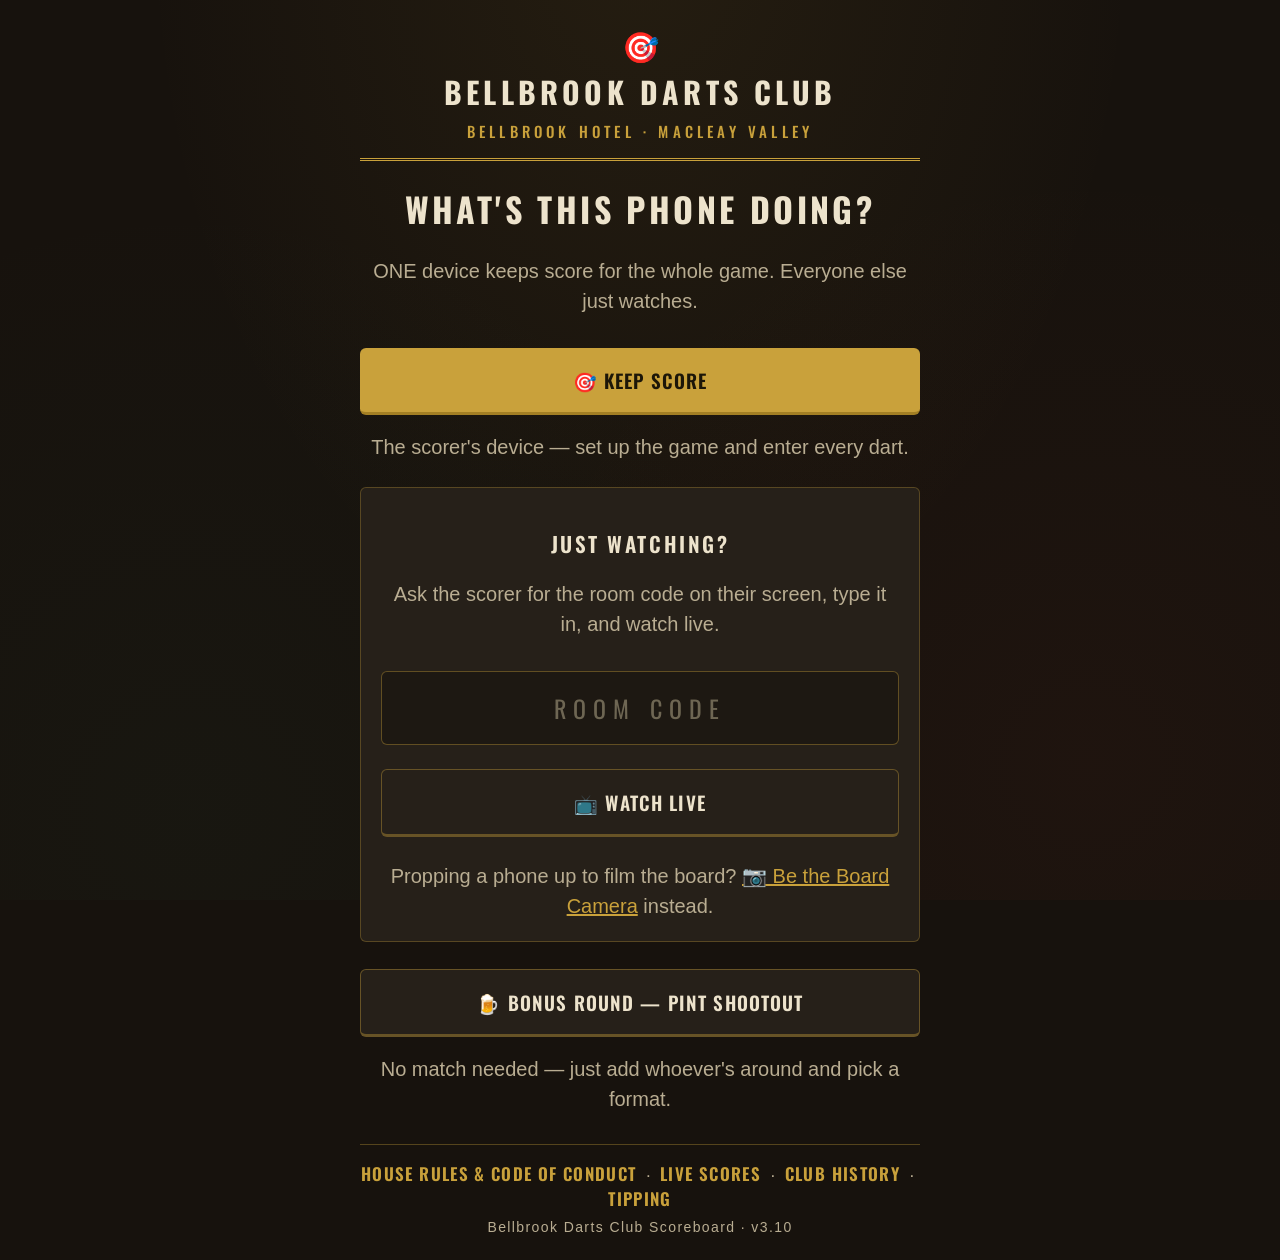
==== commit 1aaf341b: "Add a "Remember this name" checkbox for adding players (v3.10) Fixes a real bug: typing a name alway" ====
--- a/index.html
+++ b/index.html
@@ -708,6 +708,10 @@
 
     <h2>Add Players (Min 2, Max 12)</h2>
     <input type="text" id="playerNameInput" placeholder="Enter player name" onkeypress="if(event.key==='Enter') addPlayer()">
+    <label style="display: flex; align-items: center; gap: 10px; margin: 8px 0; cursor: pointer; font-size: 16px; color: #b9ad92;">
+        <input type="checkbox" id="rememberNameCheckbox" checked style="width: auto; margin: 0;">
+        Remember this name on the Club Roster
+    </label>
     <button onclick="addPlayer()">Add Player</button>
 
     <div class="player-list" id="setupPlayerList"></div>
@@ -902,6 +906,10 @@
     <h2>Add a Late Arrival</h2>
     <div class="player-list" id="lateJoinRosterList"></div>
     <input type="text" id="lateJoinNameInput" placeholder="Enter player name" onkeypress="if(event.key==='Enter') addLateArrivalManual()">
+    <label style="display: flex; align-items: center; gap: 10px; margin: 8px 0; cursor: pointer; font-size: 16px; color: #b9ad92;">
+        <input type="checkbox" id="lateJoinRememberCheckbox" checked style="width: auto; margin: 0;">
+        Remember this name on the Club Roster
+    </label>
     <button onclick="addLateArrivalManual()">Add Player</button>
 
     <h2>Currently Playing</h2>
@@ -1064,7 +1072,7 @@
 <footer class="club-footer">
     <a href="rules.html">House Rules &amp; Code of Conduct</a> &nbsp;·&nbsp; <a href="live.html">Live Scores</a> &nbsp;·&nbsp; <a href="history.html">Club History</a> &nbsp;·&nbsp; <a href="tipping/index.html">Tipping</a>
     <span class="version" id="liveFooterRoom" style="color: #b23a2e; font-weight: 700;"></span>
-    <span class="version">Bellbrook Darts Club Scoreboard · v3.9</span>
+    <span class="version">Bellbrook Darts Club Scoreboard · v3.10</span>
 </footer>
 
 <!-- Persistent broadcast control — reachable from any screen mid-game,
@@ -1200,11 +1208,14 @@
         away: false,
         left: false
     });
-    addToRoster(name);
+    if (document.getElementById('rememberNameCheckbox').checked) {
+        addToRoster(name);
+    }
 
     renderSetupPlayers();
     renderRosterCheckboxes();
     input.value = '';
+    document.getElementById('rememberNameCheckbox').checked = true;
     checkStartButton();
 }
 
@@ -2722,7 +2733,7 @@
     parts.push(docxTable(histRows));
 
     // Footer
-    parts.push(docxPara(docxRun('Recorded by the Bellbrook Darts Club Scoreboard · v3.9', { sz: 16, color: DIM }), { before: 280, align: 'center' }));
+    parts.push(docxPara(docxRun('Recorded by the Bellbrook Darts Club Scoreboard · v3.10', { sz: 16, color: DIM }), { before: 280, align: 'center' }));
 
     const documentXml = '<?xml version="1.0" encoding="UTF-8" standalone="yes"?>' +
         '<w:document xmlns:w="http://schemas.openxmlformats.org/wordprocessingml/2006/main"><w:body>' +
@@ -3531,14 +3542,16 @@
     const input = document.getElementById('lateJoinNameInput');
     const name = input.value.trim();
     if (!name) return;
+    const remember = document.getElementById('lateJoinRememberCheckbox').checked;
     input.value = '';
-    addLateArrival(name);
-}
-
-function addLateArrival(name) {
+    document.getElementById('lateJoinRememberCheckbox').checked = true;
+    addLateArrival(name, remember);
+}
+
+function addLateArrival(name, remember) {
     if (gameState.players.some(p => p.name === name)) return;
     if (gameState.players.length >= 12) { alert('Maximum 12 players'); return; }
-    addToRoster(name);
+    if (remember !== false) addToRoster(name);
 
     if (gameState.gameMode === 'x01') {
         gameState.players.push({
@@ -4110,6 +4123,7 @@
     };
 
     document.getElementById('playerNameInput').value = '';
+    document.getElementById('rememberNameCheckbox').checked = true;
     document.getElementById('gameTypeDisplay').textContent = '';
     document.getElementById('setupPlayerList').innerHTML = '';
 
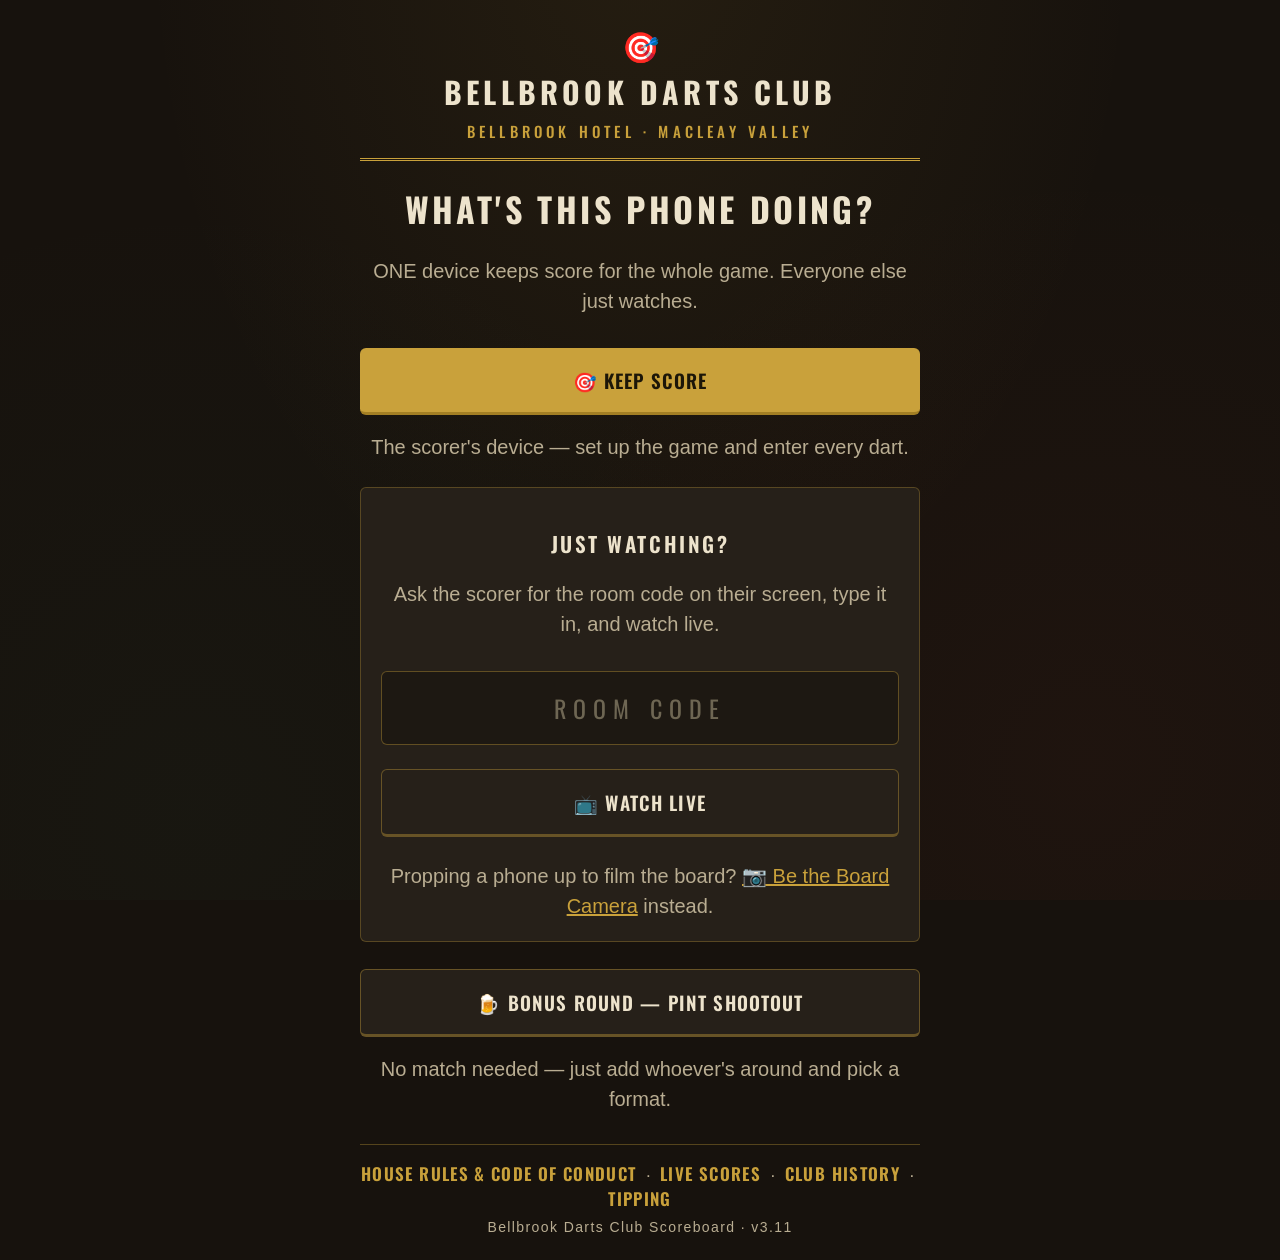
==== commit 4a95ed00: "Bring back a Delete button on the Club Roster (v3.11) Reverses the v3.7 decision to make the roster " ====
--- a/index.html
+++ b/index.html
@@ -1072,7 +1072,7 @@
 <footer class="club-footer">
     <a href="rules.html">House Rules &amp; Code of Conduct</a> &nbsp;·&nbsp; <a href="live.html">Live Scores</a> &nbsp;·&nbsp; <a href="history.html">Club History</a> &nbsp;·&nbsp; <a href="tipping/index.html">Tipping</a>
     <span class="version" id="liveFooterRoom" style="color: #b23a2e; font-weight: 700;"></span>
-    <span class="version">Bellbrook Darts Club Scoreboard · v3.10</span>
+    <span class="version">Bellbrook Darts Club Scoreboard · v3.11</span>
 </footer>
 
 <!-- Persistent broadcast control — reachable from any screen mid-game,
@@ -1237,8 +1237,15 @@
                        onchange="toggleRosterPlayer('${name.replace(/'/g, "\\'")}', this.checked)">
                 ${name}
             </label>
+            <button class="secondary" onclick="deleteFromRoster('${name.replace(/'/g, "\\'")}')">Delete</button>
         </div>
     `).join('') : '<p class="setup-note">No saved players yet — add someone below and they\'ll be remembered here.</p>';
+}
+
+function deleteFromRoster(name) {
+    if (!confirm(`Remove ${name} from the Club Roster? This won't affect tonight's game if they're already added.`)) return;
+    removeFromRoster(name);
+    renderRosterCheckboxes();
 }
 
 function toggleRosterPlayer(name, checked) {
@@ -2733,7 +2740,7 @@
     parts.push(docxTable(histRows));
 
     // Footer
-    parts.push(docxPara(docxRun('Recorded by the Bellbrook Darts Club Scoreboard · v3.10', { sz: 16, color: DIM }), { before: 280, align: 'center' }));
+    parts.push(docxPara(docxRun('Recorded by the Bellbrook Darts Club Scoreboard · v3.11', { sz: 16, color: DIM }), { before: 280, align: 'center' }));
 
     const documentXml = '<?xml version="1.0" encoding="UTF-8" standalone="yes"?>' +
         '<w:document xmlns:w="http://schemas.openxmlformats.org/wordprocessingml/2006/main"><w:body>' +
@@ -3485,6 +3492,10 @@
     }
 }
 
+function removeFromRoster(name) {
+    saveRoster(loadRoster().filter(n => n !== name));
+}
+
 // ===== END CLUB ROSTER =====
 
 // ===== MANAGE PLAYERS (mid-match late arrivals / early leavers) =====
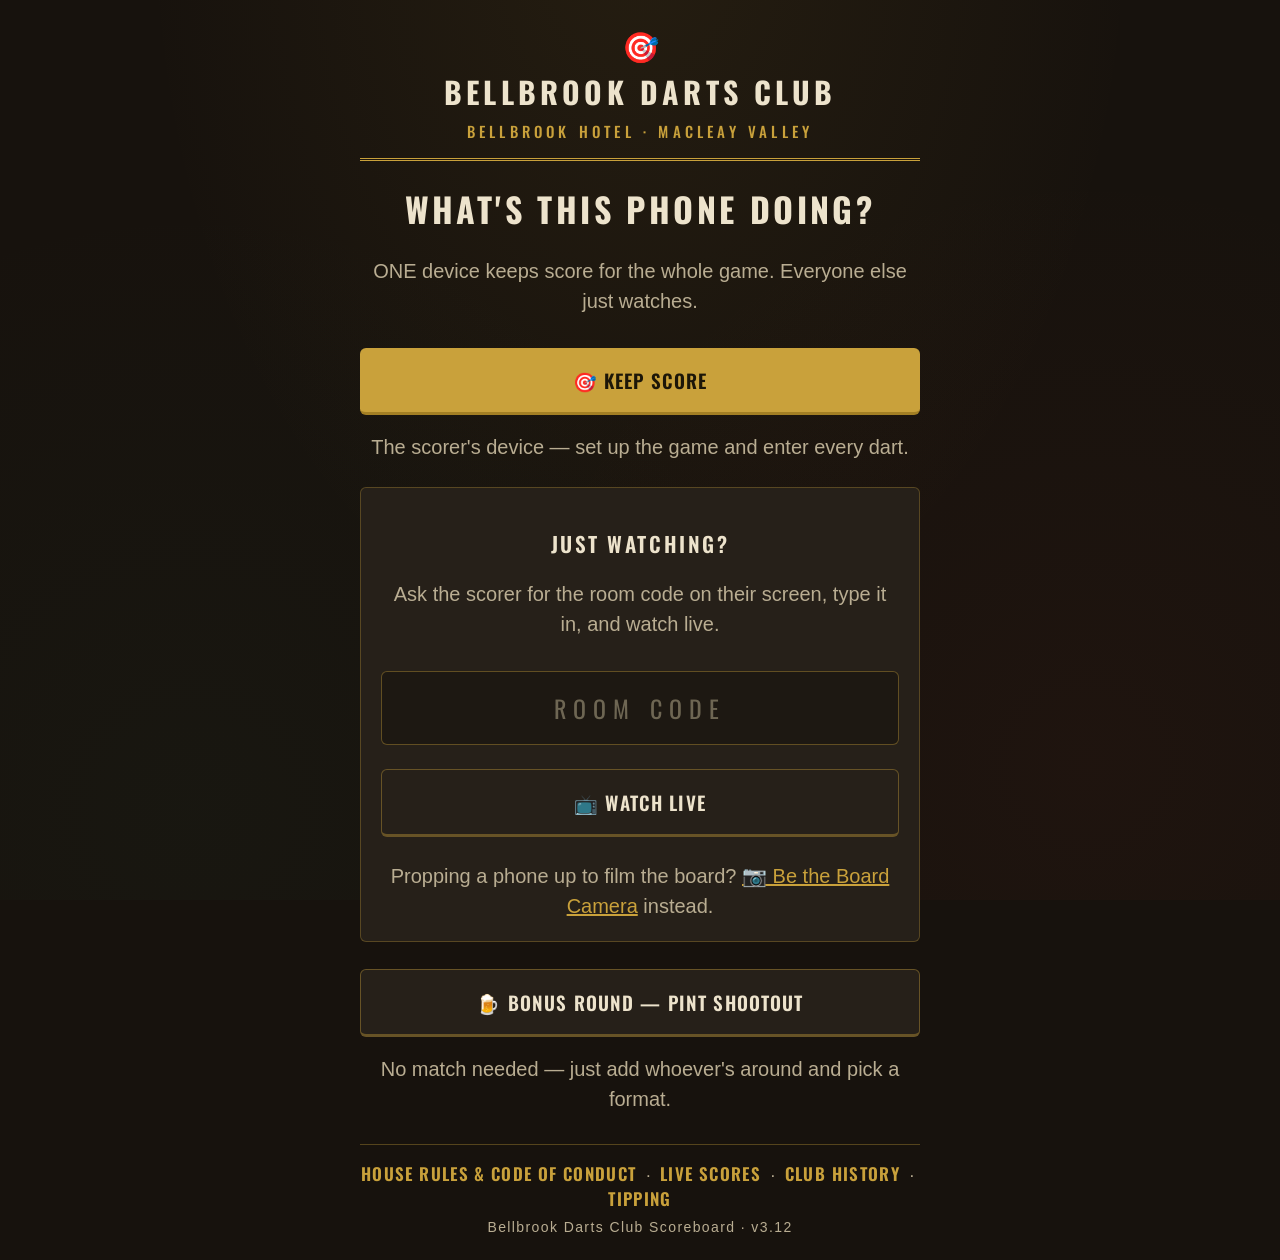
==== commit 51d050dd: "v3.12: Add Swap Sides button to dual-board live viewer Lets a spectator watching two boards flip whi" ====
--- a/index.html
+++ b/index.html
@@ -1072,7 +1072,7 @@
 <footer class="club-footer">
     <a href="rules.html">House Rules &amp; Code of Conduct</a> &nbsp;·&nbsp; <a href="live.html">Live Scores</a> &nbsp;·&nbsp; <a href="history.html">Club History</a> &nbsp;·&nbsp; <a href="tipping/index.html">Tipping</a>
     <span class="version" id="liveFooterRoom" style="color: #b23a2e; font-weight: 700;"></span>
-    <span class="version">Bellbrook Darts Club Scoreboard · v3.11</span>
+    <span class="version">Bellbrook Darts Club Scoreboard · v3.12</span>
 </footer>
 
 <!-- Persistent broadcast control — reachable from any screen mid-game,
@@ -2740,7 +2740,7 @@
     parts.push(docxTable(histRows));
 
     // Footer
-    parts.push(docxPara(docxRun('Recorded by the Bellbrook Darts Club Scoreboard · v3.11', { sz: 16, color: DIM }), { before: 280, align: 'center' }));
+    parts.push(docxPara(docxRun('Recorded by the Bellbrook Darts Club Scoreboard · v3.12', { sz: 16, color: DIM }), { before: 280, align: 'center' }));
 
     const documentXml = '<?xml version="1.0" encoding="UTF-8" standalone="yes"?>' +
         '<w:document xmlns:w="http://schemas.openxmlformats.org/wordprocessingml/2006/main"><w:body>' +
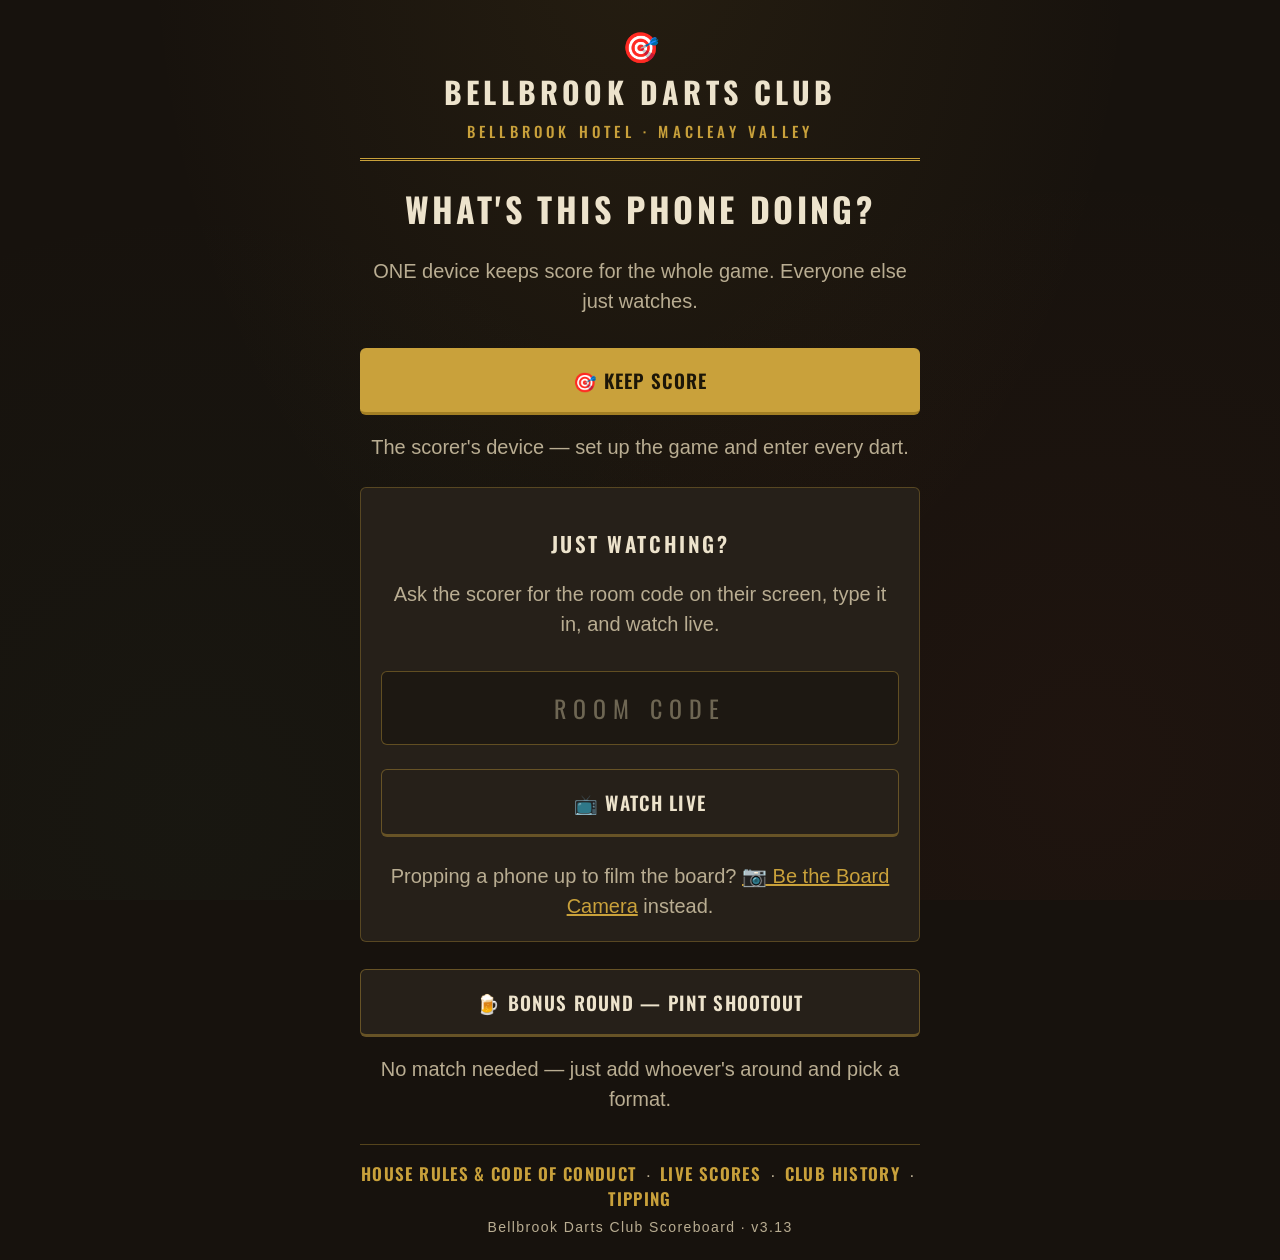
==== commit d92a7fef: "v3.13: Let a viewer reconnect a single board with a new room code If the scorer's device disconnects" ====
--- a/index.html
+++ b/index.html
@@ -1072,7 +1072,7 @@
 <footer class="club-footer">
     <a href="rules.html">House Rules &amp; Code of Conduct</a> &nbsp;·&nbsp; <a href="live.html">Live Scores</a> &nbsp;·&nbsp; <a href="history.html">Club History</a> &nbsp;·&nbsp; <a href="tipping/index.html">Tipping</a>
     <span class="version" id="liveFooterRoom" style="color: #b23a2e; font-weight: 700;"></span>
-    <span class="version">Bellbrook Darts Club Scoreboard · v3.12</span>
+    <span class="version">Bellbrook Darts Club Scoreboard · v3.13</span>
 </footer>
 
 <!-- Persistent broadcast control — reachable from any screen mid-game,
@@ -2740,7 +2740,7 @@
     parts.push(docxTable(histRows));
 
     // Footer
-    parts.push(docxPara(docxRun('Recorded by the Bellbrook Darts Club Scoreboard · v3.12', { sz: 16, color: DIM }), { before: 280, align: 'center' }));
+    parts.push(docxPara(docxRun('Recorded by the Bellbrook Darts Club Scoreboard · v3.13', { sz: 16, color: DIM }), { before: 280, align: 'center' }));
 
     const documentXml = '<?xml version="1.0" encoding="UTF-8" standalone="yes"?>' +
         '<w:document xmlns:w="http://schemas.openxmlformats.org/wordprocessingml/2006/main"><w:body>' +
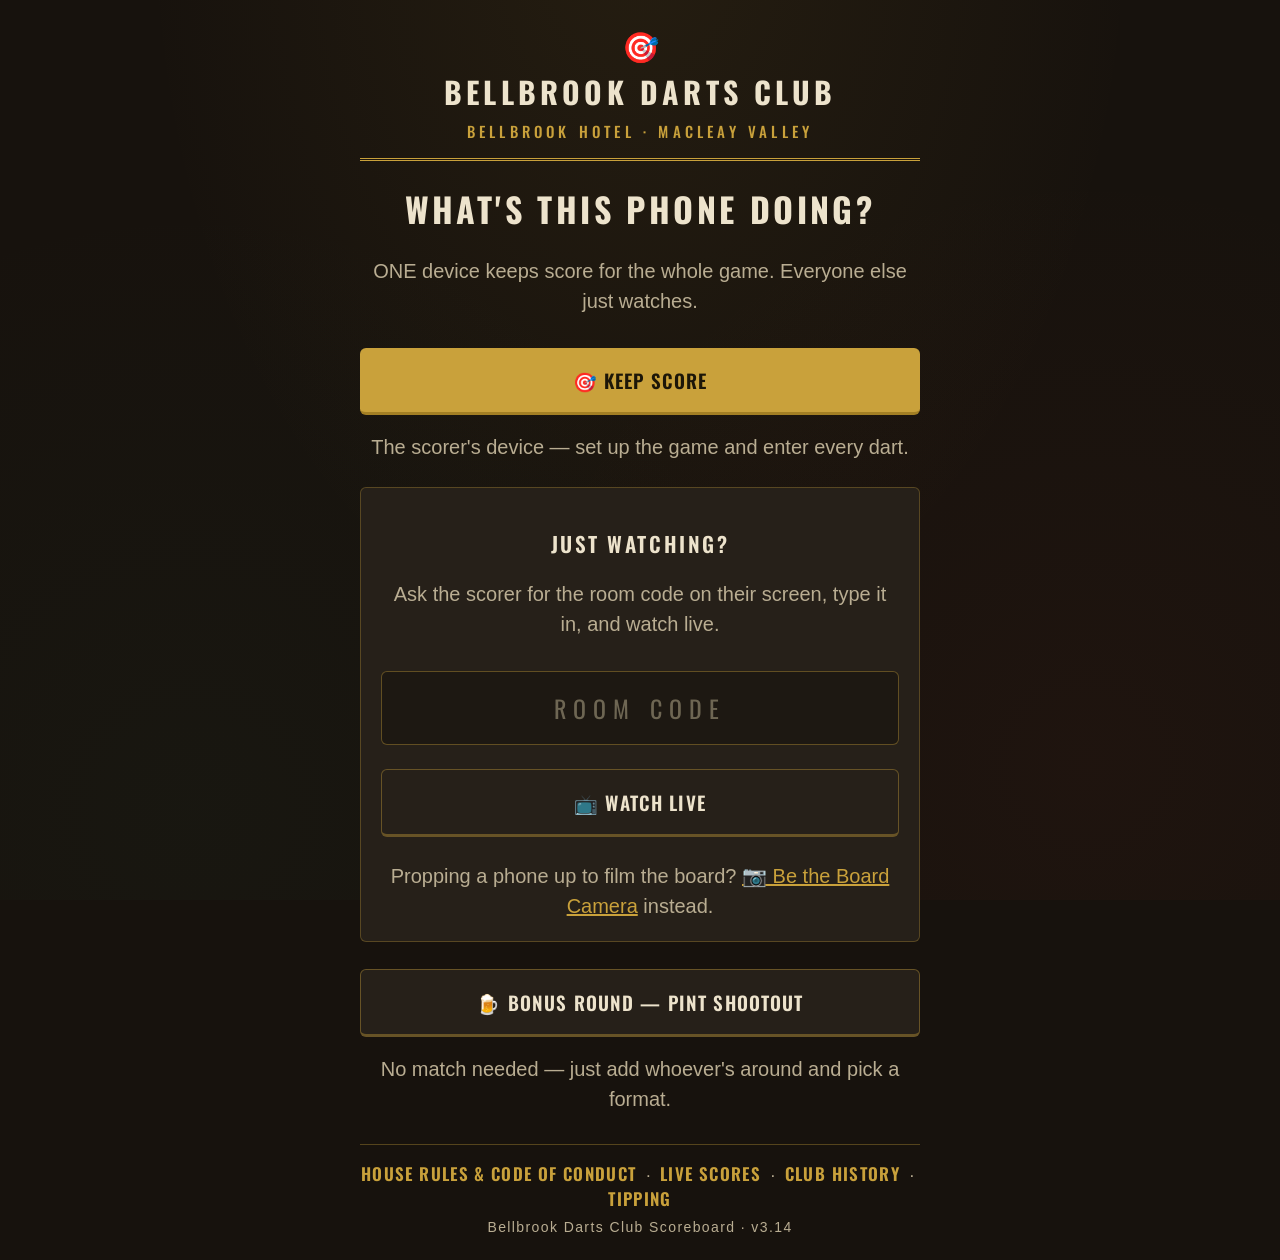
==== commit 7bfa7895: "v3.14: Restrict league scoring to Wednesday 5:30-7:30 PM Practice Mode required remembering to toggl" ====
--- a/index.html
+++ b/index.html
@@ -718,6 +718,7 @@
 
     <h2>Practice Mode</h2>
     <p class="setup-note">Play a full game without saving anything — not to this device's history, and there's nothing to publish to Club History afterwards. Use this for testing or a knockabout that shouldn't count.</p>
+    <div id="leagueWindowNotice" class="setup-note" style="display: none;">🔒 League scoring is only available Wednesdays, 5:30–7:30 PM. Outside that window every game is Practice Mode and won't be saved.</div>
     <div class="game-select">
         <button id="practiceModeBtn" class="secondary" onclick="togglePracticeMode()">Practice Mode: Off</button>
     </div>
@@ -1072,7 +1073,7 @@
 <footer class="club-footer">
     <a href="rules.html">House Rules &amp; Code of Conduct</a> &nbsp;·&nbsp; <a href="live.html">Live Scores</a> &nbsp;·&nbsp; <a href="history.html">Club History</a> &nbsp;·&nbsp; <a href="tipping/index.html">Tipping</a>
     <span class="version" id="liveFooterRoom" style="color: #b23a2e; font-weight: 700;"></span>
-    <span class="version">Bellbrook Darts Club Scoreboard · v3.13</span>
+    <span class="version">Bellbrook Darts Club Scoreboard · v3.14</span>
 </footer>
 
 <!-- Persistent broadcast control — reachable from any screen mid-game,
@@ -1143,6 +1144,34 @@
     btn.classList.toggle('secondary', !gameState.practiceMode);
 }
 
+function isLeagueWindowOpen() {
+    // Pinned to Australia/Sydney (Bellbrook NSW) explicitly, not the
+    // device's own timezone setting, so the window is correct for
+    // everyone at the venue regardless of each phone's own clock config.
+    const parts = new Intl.DateTimeFormat('en-AU', {
+        timeZone: 'Australia/Sydney', weekday: 'short', hour: 'numeric', minute: 'numeric', hour12: false
+    }).formatToParts(new Date());
+    const get = type => parts.find(p => p.type === type).value;
+    const minutes = (parseInt(get('hour'), 10) % 24) * 60 + parseInt(get('minute'), 10);
+    return get('weekday') === 'Wed' && minutes >= 17 * 60 + 30 && minutes < 19 * 60 + 30; // Wed 5:30–7:30 PM
+}
+
+function updatePracticeModeLock() {
+    const btn = document.getElementById('practiceModeBtn');
+    const notice = document.getElementById('leagueWindowNotice');
+    if (!btn || !notice) return;
+    if (isLeagueWindowOpen()) {
+        btn.disabled = false;
+        notice.style.display = 'none';
+    } else {
+        gameState.practiceMode = true;
+        btn.textContent = 'Practice Mode: On (Locked)';
+        btn.classList.remove('secondary');
+        btn.disabled = true;
+        notice.style.display = 'block';
+    }
+}
+
 function selectPlaces(n) {
     gameState.places = n;
     ['x01', 'killer', 'shanghai'].forEach(prefix => {
@@ -1283,6 +1312,7 @@
 }
 
 function startGame() {
+    updatePracticeModeLock();
     if (gameState.gameMode === 'x01') {
         startX01Game();
     } else if (gameState.gameMode === 'killer') {
@@ -1981,6 +2011,7 @@
     // hide it on the very first "what is this phone doing" screen.
     const fab = document.getElementById('liveFab');
     if (fab) fab.style.display = screenId === 'roleScreen' ? 'none' : 'flex';
+    if (screenId === 'setupScreen') updatePracticeModeLock();
 }
 
 function watchLive() {
@@ -2740,7 +2771,7 @@
     parts.push(docxTable(histRows));
 
     // Footer
-    parts.push(docxPara(docxRun('Recorded by the Bellbrook Darts Club Scoreboard · v3.13', { sz: 16, color: DIM }), { before: 280, align: 'center' }));
+    parts.push(docxPara(docxRun('Recorded by the Bellbrook Darts Club Scoreboard · v3.14', { sz: 16, color: DIM }), { before: 280, align: 'center' }));
 
     const documentXml = '<?xml version="1.0" encoding="UTF-8" standalone="yes"?>' +
         '<w:document xmlns:w="http://schemas.openxmlformats.org/wordprocessingml/2006/main"><w:body>' +
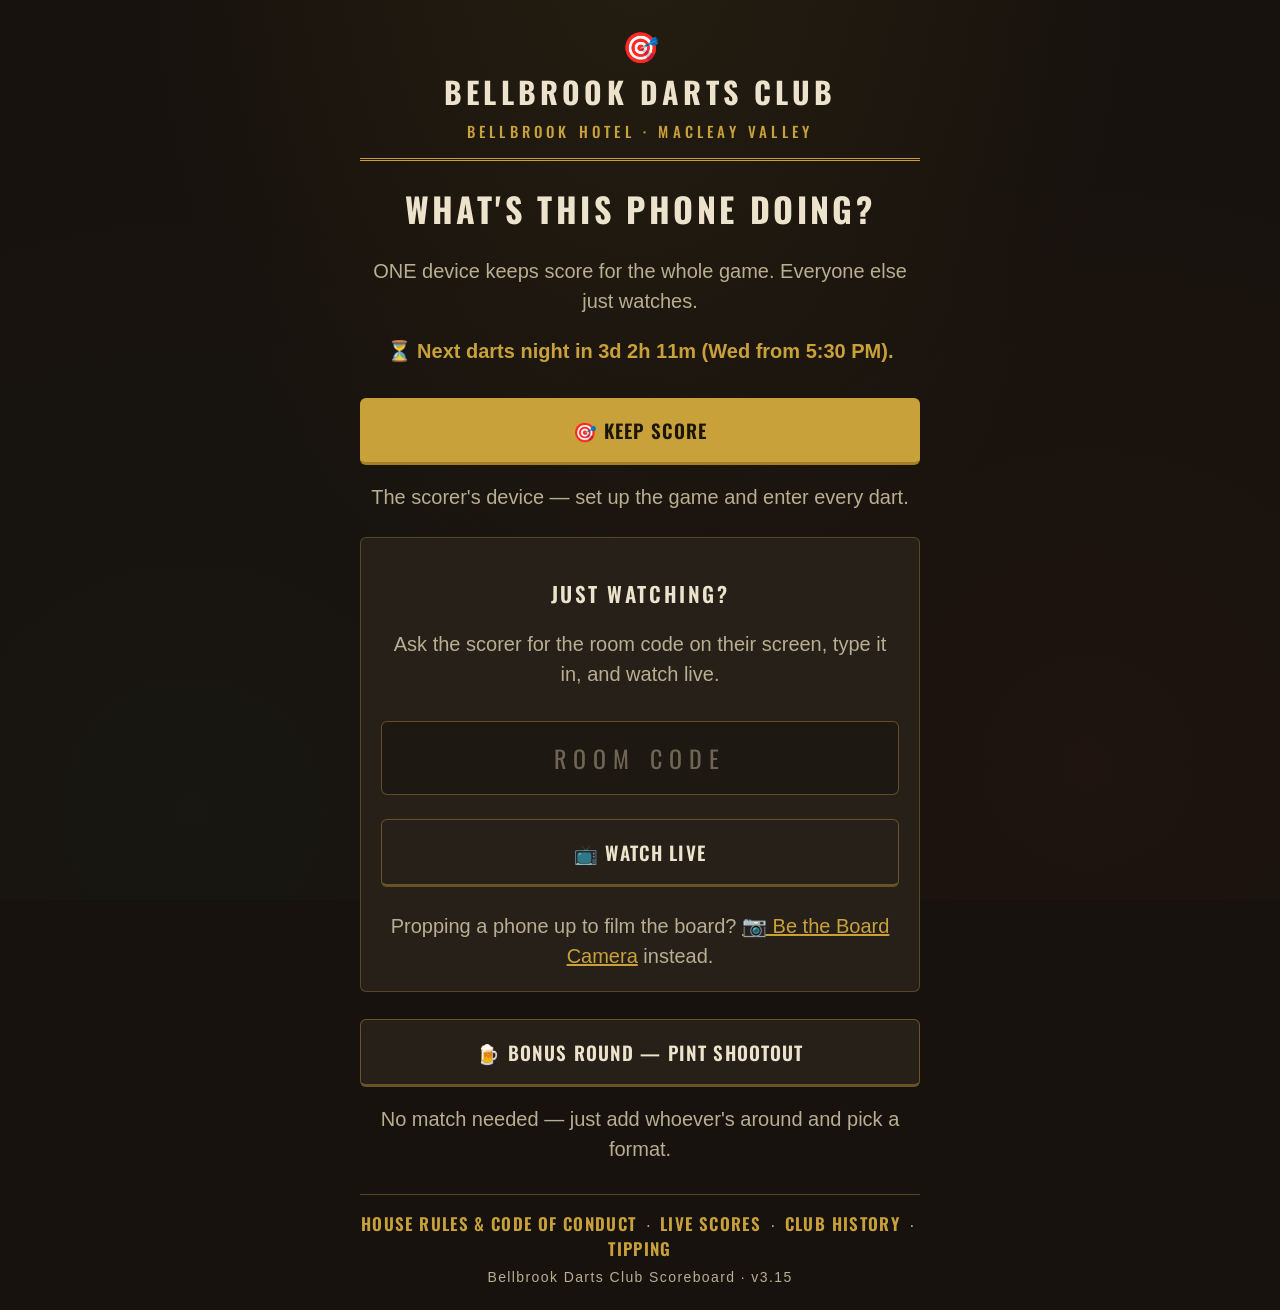
==== commit b885ff26: "v3.15: Replace rigid 7:30 cutoff with manual Night Finished + countdown The fixed Wednesday 5:30-7:3" ====
--- a/index.html
+++ b/index.html
@@ -613,6 +613,8 @@
 
     <p class="setup-note">ONE device keeps score for the whole game. Everyone else just watches.</p>
 
+    <p class="setup-note" id="dartsNightCountdown" style="color: #c9a13b; font-weight: 600;"></p>
+
     <button onclick="showScreen('setupScreen')">🎯 Keep Score</button>
     <p class="setup-note" style="margin: 5px 0 25px;">The scorer's device — set up the game and enter every dart.</p>
 
@@ -718,10 +720,11 @@
 
     <h2>Practice Mode</h2>
     <p class="setup-note">Play a full game without saving anything — not to this device's history, and there's nothing to publish to Club History afterwards. Use this for testing or a knockabout that shouldn't count.</p>
-    <div id="leagueWindowNotice" class="setup-note" style="display: none;">🔒 League scoring is only available Wednesdays, 5:30–7:30 PM. Outside that window every game is Practice Mode and won't be saved.</div>
+    <div id="leagueWindowNotice" class="setup-note" style="display: none;">🔒 League scoring is open Wednesdays from 5:30 PM until night's finished (or midnight). Outside that, every game is Practice Mode and won't be saved.</div>
     <div class="game-select">
         <button id="practiceModeBtn" class="secondary" onclick="togglePracticeMode()">Practice Mode: Off</button>
     </div>
+    <button id="endDartsNightBtn" class="secondary" onclick="endDartsNight()" style="display: none;">🔒 Night Finished — Lock Scoring</button>
 
     <button onclick="startGame()" id="startGameBtn" disabled>Start Game</button>
 
@@ -1073,7 +1076,7 @@
 <footer class="club-footer">
     <a href="rules.html">House Rules &amp; Code of Conduct</a> &nbsp;·&nbsp; <a href="live.html">Live Scores</a> &nbsp;·&nbsp; <a href="history.html">Club History</a> &nbsp;·&nbsp; <a href="tipping/index.html">Tipping</a>
     <span class="version" id="liveFooterRoom" style="color: #b23a2e; font-weight: 700;"></span>
-    <span class="version">Bellbrook Darts Club Scoreboard · v3.14</span>
+    <span class="version">Bellbrook Darts Club Scoreboard · v3.15</span>
 </footer>
 
 <!-- Persistent broadcast control — reachable from any screen mid-game,
@@ -1149,27 +1152,91 @@
     // device's own timezone setting, so the window is correct for
     // everyone at the venue regardless of each phone's own clock config.
     const parts = new Intl.DateTimeFormat('en-AU', {
-        timeZone: 'Australia/Sydney', weekday: 'short', hour: 'numeric', minute: 'numeric', hour12: false
+        timeZone: 'Australia/Sydney', year: 'numeric', month: '2-digit', day: '2-digit',
+        weekday: 'short', hour: 'numeric', minute: 'numeric', hour12: false
     }).formatToParts(new Date());
     const get = type => parts.find(p => p.type === type).value;
+    const dateStr = `${get('year')}-${get('month')}-${get('day')}`;
+    if (localStorage.getItem('bbdc-night-finished-date') === dateStr) return false;
     const minutes = (parseInt(get('hour'), 10) % 24) * 60 + parseInt(get('minute'), 10);
-    return get('weekday') === 'Wed' && minutes >= 17 * 60 + 30 && minutes < 19 * 60 + 30; // Wed 5:30–7:30 PM
+    return get('weekday') === 'Wed' && minutes >= 17 * 60 + 30; // Wed 5:30 PM until midnight, or until finished
+}
+
+function endDartsNight() {
+    if (!confirm('End darts night now? Real scoring will lock until next Wednesday 5:30 PM (Practice Mode still works anytime).')) return;
+    const parts = new Intl.DateTimeFormat('en-AU', {
+        timeZone: 'Australia/Sydney', year: 'numeric', month: '2-digit', day: '2-digit'
+    }).formatToParts(new Date());
+    const get = type => parts.find(p => p.type === type).value;
+    localStorage.setItem('bbdc-night-finished-date', `${get('year')}-${get('month')}-${get('day')}`);
+    updatePracticeModeLock();
+    updateDartsNightCountdown();
 }
 
 function updatePracticeModeLock() {
     const btn = document.getElementById('practiceModeBtn');
     const notice = document.getElementById('leagueWindowNotice');
+    const endBtn = document.getElementById('endDartsNightBtn');
     if (!btn || !notice) return;
     if (isLeagueWindowOpen()) {
         btn.disabled = false;
         notice.style.display = 'none';
+        if (endBtn) endBtn.style.display = 'block';
     } else {
         gameState.practiceMode = true;
         btn.textContent = 'Practice Mode: On (Locked)';
         btn.classList.remove('secondary');
         btn.disabled = true;
         notice.style.display = 'block';
-    }
+        if (endBtn) endBtn.style.display = 'none';
+    }
+}
+
+function sydneyNowAsUTC() {
+    const parts = new Intl.DateTimeFormat('en-AU', {
+        timeZone: 'Australia/Sydney', year: 'numeric', month: '2-digit', day: '2-digit',
+        hour: 'numeric', minute: 'numeric', second: 'numeric', hour12: false
+    }).formatToParts(new Date());
+    const get = type => parseInt(parts.find(p => p.type === type).value, 10);
+    return new Date(Date.UTC(get('year'), get('month') - 1, get('day'), get('hour') % 24, get('minute'), get('second')));
+}
+
+function nextLeagueWindowInfo() {
+    const now = sydneyNowAsUTC();
+    if (isLeagueWindowOpen()) {
+        const midnight = new Date(now);
+        midnight.setUTCHours(24, 0, 0, 0);
+        return { open: true, ms: midnight - now };
+    }
+    const target = new Date(now);
+    target.setUTCHours(17, 30, 0, 0);
+    let dayDiff = (3 - now.getUTCDay() + 7) % 7; // 3 = Wednesday
+    if (dayDiff === 0 && now.getUTCHours() * 60 + now.getUTCMinutes() >= 17 * 60 + 30) {
+        dayDiff = 7; // today is Wednesday but window already closed (time or finished) — roll to next week
+    }
+    target.setUTCDate(target.getUTCDate() + dayDiff);
+    return { open: false, ms: target - now };
+}
+
+function formatCountdown(ms) {
+    const totalMinutes = Math.max(0, Math.round(ms / 60000));
+    const days = Math.floor(totalMinutes / 1440);
+    const hours = Math.floor((totalMinutes % 1440) / 60);
+    const minutes = totalMinutes % 60;
+    const parts = [];
+    if (days) parts.push(days + 'd');
+    if (days || hours) parts.push(hours + 'h');
+    parts.push(minutes + 'm');
+    return parts.join(' ');
+}
+
+function updateDartsNightCountdown() {
+    const el = document.getElementById('dartsNightCountdown');
+    if (!el) return;
+    const info = nextLeagueWindowInfo();
+    el.textContent = info.open
+        ? `🎯 Darts night is on now! Scoring stays open until marked finished (auto-closes by midnight — ${formatCountdown(info.ms)} left).`
+        : `⏳ Next darts night in ${formatCountdown(info.ms)} (Wed from 5:30 PM).`;
 }
 
 function selectPlaces(n) {
@@ -2012,6 +2079,7 @@
     const fab = document.getElementById('liveFab');
     if (fab) fab.style.display = screenId === 'roleScreen' ? 'none' : 'flex';
     if (screenId === 'setupScreen') updatePracticeModeLock();
+    if (screenId === 'roleScreen') updateDartsNightCountdown();
 }
 
 function watchLive() {
@@ -2771,7 +2839,7 @@
     parts.push(docxTable(histRows));
 
     // Footer
-    parts.push(docxPara(docxRun('Recorded by the Bellbrook Darts Club Scoreboard · v3.14', { sz: 16, color: DIM }), { before: 280, align: 'center' }));
+    parts.push(docxPara(docxRun('Recorded by the Bellbrook Darts Club Scoreboard · v3.15', { sz: 16, color: DIM }), { before: 280, align: 'center' }));
 
     const documentXml = '<?xml version="1.0" encoding="UTF-8" standalone="yes"?>' +
         '<w:document xmlns:w="http://schemas.openxmlformats.org/wordprocessingml/2006/main"><w:body>' +
@@ -4198,6 +4266,8 @@
 }
 
 renderRosterCheckboxes();
+updateDartsNightCountdown();
+setInterval(updateDartsNightCountdown, 60000);
 </script>
 
 </body>
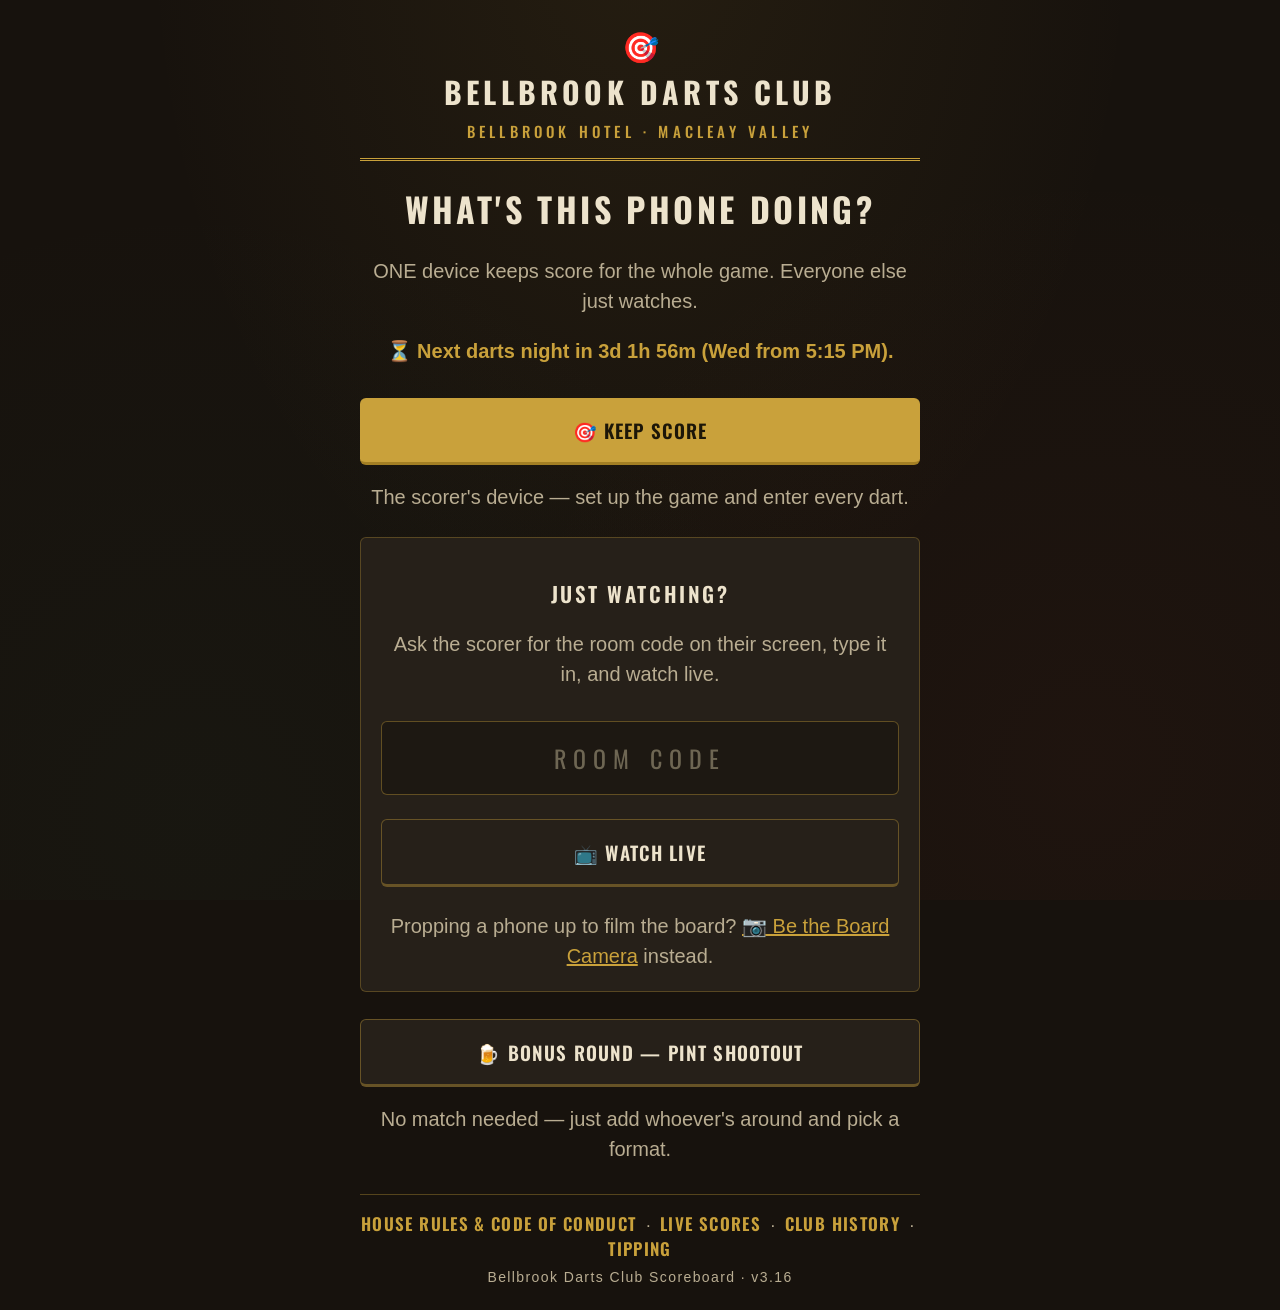
==== commit 8cab901f: "v3.16: Move league window open time to 5:15 PM Gives everyone 15 minutes to get set up before actual" ====
--- a/index.html
+++ b/index.html
@@ -720,7 +720,7 @@
 
     <h2>Practice Mode</h2>
     <p class="setup-note">Play a full game without saving anything — not to this device's history, and there's nothing to publish to Club History afterwards. Use this for testing or a knockabout that shouldn't count.</p>
-    <div id="leagueWindowNotice" class="setup-note" style="display: none;">🔒 League scoring is open Wednesdays from 5:30 PM until night's finished (or midnight). Outside that, every game is Practice Mode and won't be saved.</div>
+    <div id="leagueWindowNotice" class="setup-note" style="display: none;">🔒 League scoring is open Wednesdays from 5:15 PM until night's finished (or midnight). Outside that, every game is Practice Mode and won't be saved.</div>
     <div class="game-select">
         <button id="practiceModeBtn" class="secondary" onclick="togglePracticeMode()">Practice Mode: Off</button>
     </div>
@@ -1076,7 +1076,7 @@
 <footer class="club-footer">
     <a href="rules.html">House Rules &amp; Code of Conduct</a> &nbsp;·&nbsp; <a href="live.html">Live Scores</a> &nbsp;·&nbsp; <a href="history.html">Club History</a> &nbsp;·&nbsp; <a href="tipping/index.html">Tipping</a>
     <span class="version" id="liveFooterRoom" style="color: #b23a2e; font-weight: 700;"></span>
-    <span class="version">Bellbrook Darts Club Scoreboard · v3.15</span>
+    <span class="version">Bellbrook Darts Club Scoreboard · v3.16</span>
 </footer>
 
 <!-- Persistent broadcast control — reachable from any screen mid-game,
@@ -1159,11 +1159,11 @@
     const dateStr = `${get('year')}-${get('month')}-${get('day')}`;
     if (localStorage.getItem('bbdc-night-finished-date') === dateStr) return false;
     const minutes = (parseInt(get('hour'), 10) % 24) * 60 + parseInt(get('minute'), 10);
-    return get('weekday') === 'Wed' && minutes >= 17 * 60 + 30; // Wed 5:30 PM until midnight, or until finished
+    return get('weekday') === 'Wed' && minutes >= 17 * 60 + 15; // Wed 5:15 PM until midnight, or until finished
 }
 
 function endDartsNight() {
-    if (!confirm('End darts night now? Real scoring will lock until next Wednesday 5:30 PM (Practice Mode still works anytime).')) return;
+    if (!confirm('End darts night now? Real scoring will lock until next Wednesday 5:15 PM (Practice Mode still works anytime).')) return;
     const parts = new Intl.DateTimeFormat('en-AU', {
         timeZone: 'Australia/Sydney', year: 'numeric', month: '2-digit', day: '2-digit'
     }).formatToParts(new Date());
@@ -1209,9 +1209,9 @@
         return { open: true, ms: midnight - now };
     }
     const target = new Date(now);
-    target.setUTCHours(17, 30, 0, 0);
+    target.setUTCHours(17, 15, 0, 0);
     let dayDiff = (3 - now.getUTCDay() + 7) % 7; // 3 = Wednesday
-    if (dayDiff === 0 && now.getUTCHours() * 60 + now.getUTCMinutes() >= 17 * 60 + 30) {
+    if (dayDiff === 0 && now.getUTCHours() * 60 + now.getUTCMinutes() >= 17 * 60 + 15) {
         dayDiff = 7; // today is Wednesday but window already closed (time or finished) — roll to next week
     }
     target.setUTCDate(target.getUTCDate() + dayDiff);
@@ -1236,7 +1236,7 @@
     const info = nextLeagueWindowInfo();
     el.textContent = info.open
         ? `🎯 Darts night is on now! Scoring stays open until marked finished (auto-closes by midnight — ${formatCountdown(info.ms)} left).`
-        : `⏳ Next darts night in ${formatCountdown(info.ms)} (Wed from 5:30 PM).`;
+        : `⏳ Next darts night in ${formatCountdown(info.ms)} (Wed from 5:15 PM).`;
 }
 
 function selectPlaces(n) {
@@ -2839,7 +2839,7 @@
     parts.push(docxTable(histRows));
 
     // Footer
-    parts.push(docxPara(docxRun('Recorded by the Bellbrook Darts Club Scoreboard · v3.15', { sz: 16, color: DIM }), { before: 280, align: 'center' }));
+    parts.push(docxPara(docxRun('Recorded by the Bellbrook Darts Club Scoreboard · v3.16', { sz: 16, color: DIM }), { before: 280, align: 'center' }));
 
     const documentXml = '<?xml version="1.0" encoding="UTF-8" standalone="yes"?>' +
         '<w:document xmlns:w="http://schemas.openxmlformats.org/wordprocessingml/2006/main"><w:body>' +
